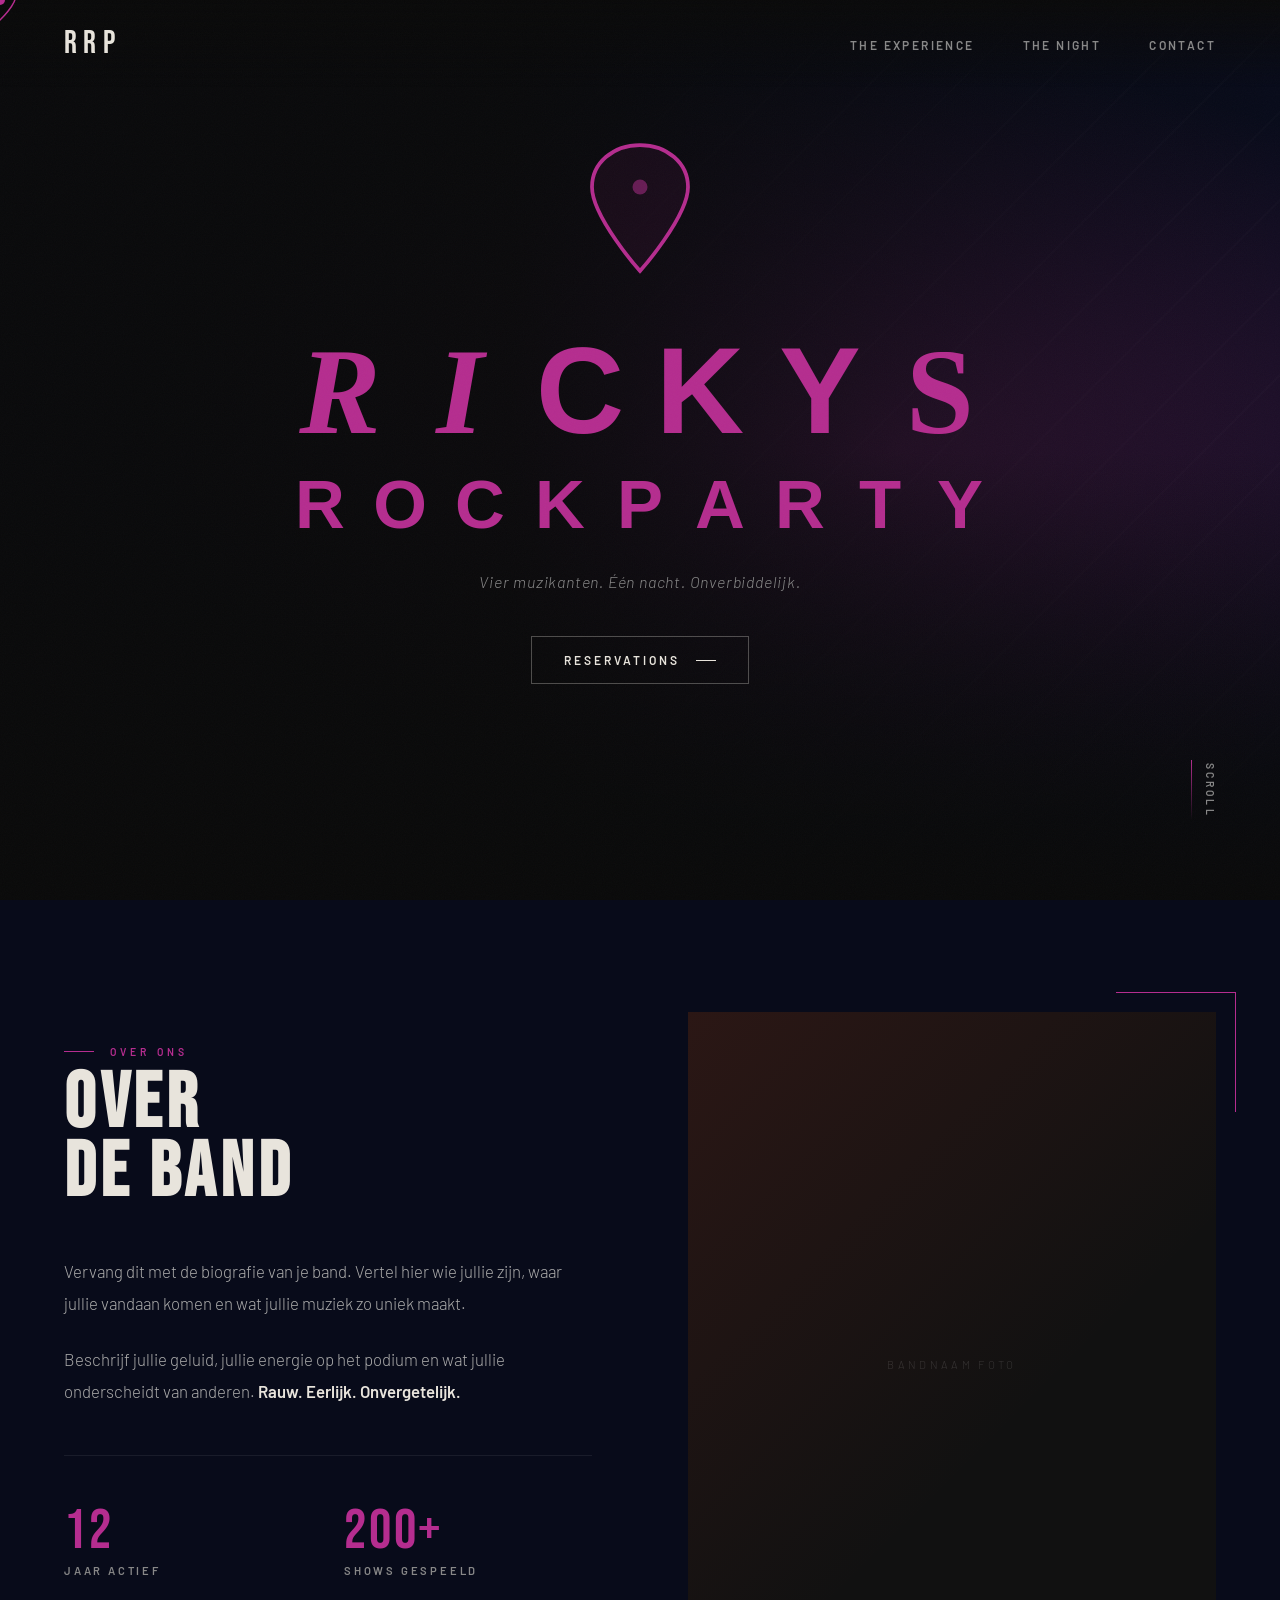
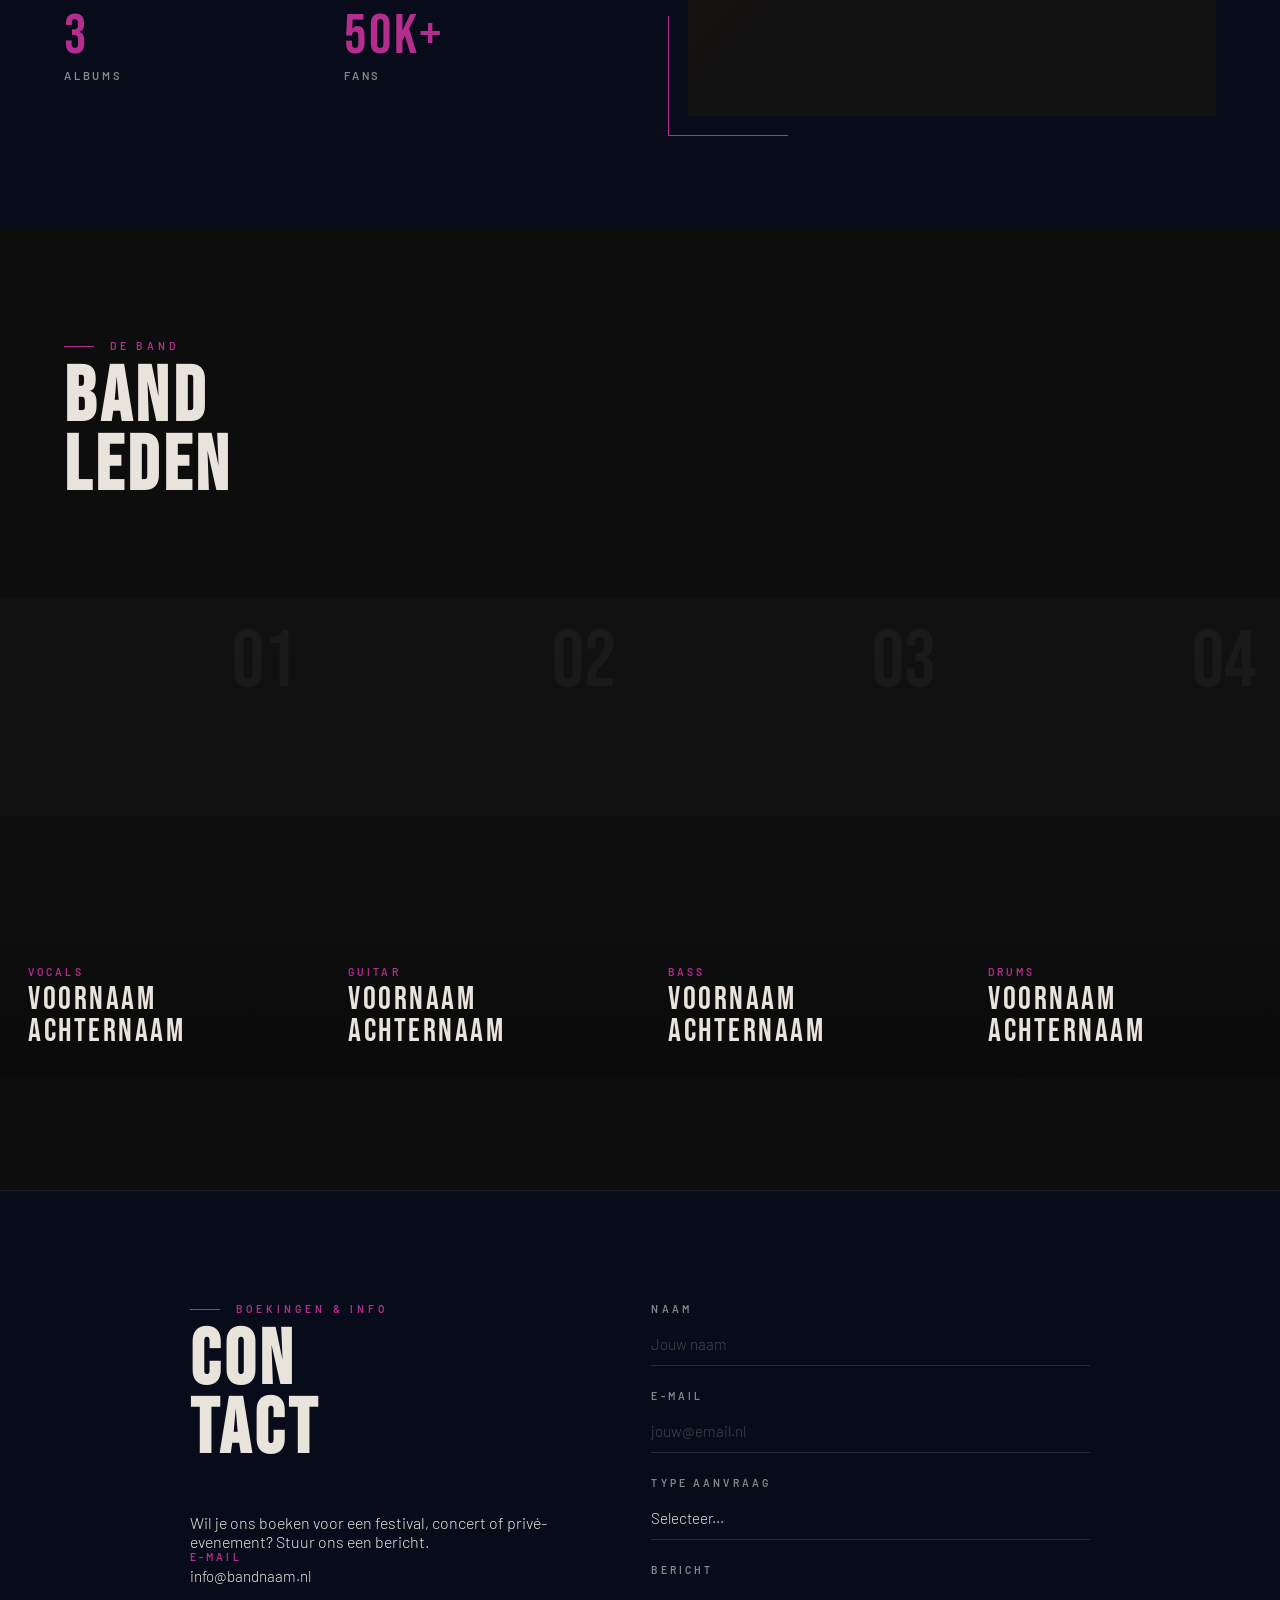
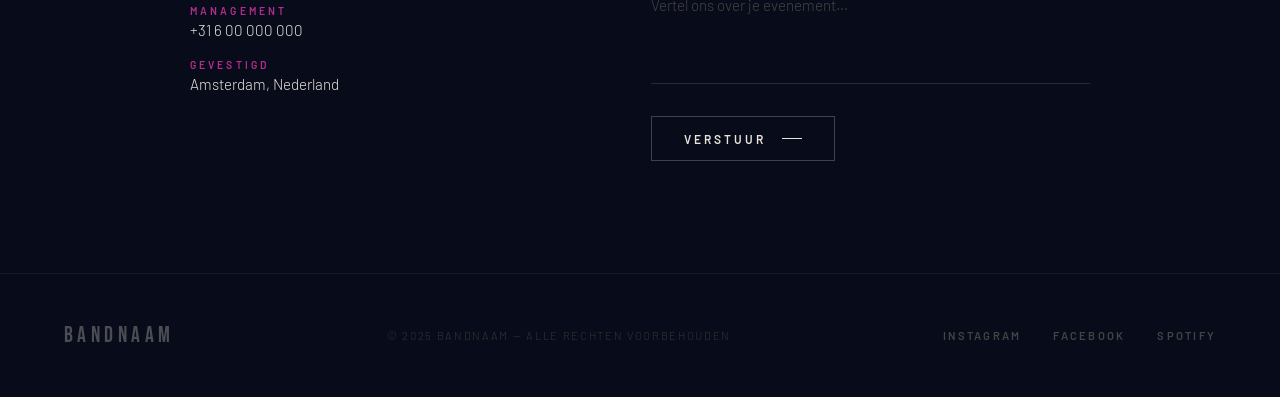
==== rrp/index.html @ 04a69620 "Update hero-sub text in index.html" ====
<!DOCTYPE html>
<html lang="nl">
<head>
<meta charset="UTF-8">
<meta name="viewport" content="width=device-width, initial-scale=1.0">
<title>Ricky's Rock Party — Official Site</title>
<link rel="preconnect" href="https://fonts.googleapis.com">
<link href="https://fonts.googleapis.com/css2?family=Bebas+Neue&family=Barlow:ital,wght@0,300;0,400;0,600;1,300&display=swap" rel="stylesheet">
<link rel="stylesheet" href="style.css">
</head>
<body>
 
<div class="cursor" id="cursor"></div>
<div class="cursor-ring" id="cursorRing"></div>
 
<!-- NAV -->
<nav>
  <a href="#hero" class="nav-logo">RRP</a>
  <ul class="nav-links">
    <li><a href="#about">The Experience</a></li>
    <li><a href="#members">The Night</a></li>
    <li><a href="#contact">Contact</a></li>
  </ul>
</nav>
 
<!-- HERO -->
<section id="hero">
  <div class="hero-visual-placeholder"></div>
  <!-- Vervang onderstaande regel door: <img class="hero-img" src="jouw-foto.jpg" alt="Band hero"> -->
  <div class="hero-bg"></div>
 
  <div class="hero-content">
    <div class="hero-logo-wrap" id="heroLogoWrap">
      <div class="hero-plectrum-wrap" id="heroPlectrum">
        <svg viewBox="0 0 80 96" width="120" height="144">
          <path d="M40 6 C22 6 8 18 8 34 C8 54 40 90 40 90 C40 90 72 54 72 34 C72 18 58 6 40 6 Z" fill="none" stroke="var(--red)" stroke-width="2.5"/>
          <path d="M40 6 C22 6 8 18 8 34 C8 54 40 90 40 90 C40 90 72 54 72 34 C72 18 58 6 40 6 Z" fill="var(--red)" opacity="0.08"/>
          <circle cx="40" cy="34" r="5" fill="var(--red)" opacity="0.5"/>
        </svg>
      </div>
      <div class="hero-logo-inner" id="heroLogoInner">
        <div class="hero-line1" id="heroLine1"></div>
        <div class="hero-line2" id="heroLine2"></div>
      </div>
    </div>
    <p class="hero-sub">Vier muzikanten. Één nacht. Onverbiddelijk.</p>
    <a href="#contact" class="hero-cta">
      Reservations
      <span class="hero-cta-icon"></span>
    </a>
  </div>
 
  <div class="hero-scroll">
    <span>Scroll</span>
    <div class="scroll-line"></div>
  </div>
</section>
 
<!-- ABOUT -->
<section id="about">
  <div class="about-inner">
    <div class="about-text reveal">
      <div class="section-label">Over ons</div>
      <h2 class="section-title">OVER<br>DE BAND</h2>
      <p>Vervang dit met de biografie van je band. Vertel hier wie jullie zijn, waar jullie vandaan komen en wat jullie muziek zo uniek maakt.</p>
      <p>Beschrijf jullie geluid, jullie energie op het podium en wat jullie onderscheidt van anderen. <strong>Rauw. Eerlijk. Onvergetelijk.</strong></p>
 
      <div class="about-stats">
        <div>
          <div class="stat-num">12</div>
          <div class="stat-label">Jaar actief</div>
        </div>
        <div>
          <div class="stat-num">200+</div>
          <div class="stat-label">Shows gespeeld</div>
        </div>
        <div>
          <div class="stat-num">3</div>
          <div class="stat-label">Albums</div>
        </div>
        <div>
          <div class="stat-num">50K+</div>
          <div class="stat-label">Fans</div>
        </div>
      </div>
    </div>
 
    <div class="about-visual reveal reveal-delay-2">
      <div class="about-img-wrap">
        <div class="about-img-placeholder">
          <!-- Vervang door: <img src="band-foto.jpg" alt="Band foto"> -->
          <span>Bandnaam foto</span>
        </div>
      </div>
      <div class="about-accent-line"></div>
      <div class="about-accent-line-2"></div>
    </div>
  </div>
</section>
 
<!-- MEMBERS -->
<section id="members" style="padding-left:0; padding-right:0;">
  <div class="members-inner">
    <div style="padding: 0 4rem 3rem;">
      <div class="section-label reveal">De band</div>
      <h2 class="section-title reveal reveal-delay-1">BAND<br>LEDEN</h2>
    </div>
 
    <div class="members-grid">
 
      <!-- Lid 1 -->
      <div class="member-card">
        <div class="member-img-placeholder">
          <!-- Vervang door: <img src="lid1.jpg" alt="Naam"> -->
        </div>
        <div class="member-overlay"></div>
        <div class="member-number">01</div>
        <div class="member-info">
          <div class="member-role">Vocals</div>
          <div class="member-name">VOORNAAM<br>ACHTERNAAM</div>
          <p class="member-bio">Korte bio van dit bandlid. Vertel iets over hun achtergrond en stijl.</p>
        </div>
      </div>
 
      <!-- Lid 2 -->
      <div class="member-card">
        <div class="member-img-placeholder">
          <!-- Vervang door: <img src="lid2.jpg" alt="Naam"> -->
        </div>
        <div class="member-overlay"></div>
        <div class="member-number">02</div>
        <div class="member-info">
          <div class="member-role">Guitar</div>
          <div class="member-name">VOORNAAM<br>ACHTERNAAM</div>
          <p class="member-bio">Korte bio van dit bandlid. Vertel iets over hun achtergrond en stijl.</p>
        </div>
      </div>
 
      <!-- Lid 3 -->
      <div class="member-card">
        <div class="member-img-placeholder">
          <!-- Vervang door: <img src="lid3.jpg" alt="Naam"> -->
        </div>
        <div class="member-overlay"></div>
        <div class="member-number">03</div>
        <div class="member-info">
          <div class="member-role">Bass</div>
          <div class="member-name">VOORNAAM<br>ACHTERNAAM</div>
          <p class="member-bio">Korte bio van dit bandlid. Vertel iets over hun achtergrond en stijl.</p>
        </div>
      </div>
 
      <!-- Lid 4 -->
      <div class="member-card">
        <div class="member-img-placeholder">
          <!-- Vervang door: <img src="lid4.jpg" alt="Naam"> -->
        </div>
        <div class="member-overlay"></div>
        <div class="member-number">04</div>
        <div class="member-info">
          <div class="member-role">Drums</div>
          <div class="member-name">VOORNAAM<br>ACHTERNAAM</div>
          <p class="member-bio">Korte bio van dit bandlid. Vertel iets over hun achtergrond en stijl.</p>
        </div>
      </div>
 
    </div>
  </div>
</section>
 
<!-- CONTACT -->
<section id="contact">
  <div class="contact-inner">
    <div class="reveal">
      <div class="section-label">Boekingen & info</div>
      <h2 class="section-title">CON<br>TACT</h2>
      <p>Wil je ons boeken voor een festival, concert of privé-evenement? Stuur ons een bericht.</p>
 
      <div class="contact-detail">
        <div class="contact-detail-label">E-mail</div>
        <div class="contact-detail-value">info@bandnaam.nl</div>
      </div>
      <div class="contact-detail">
        <div class="contact-detail-label">Management</div>
        <div class="contact-detail-value">+31 6 00 000 000</div>
      </div>
      <div class="contact-detail">
        <div class="contact-detail-label">Gevestigd</div>
        <div class="contact-detail-value">Amsterdam, Nederland</div>
      </div>
    </div>
 
    <div class="reveal reveal-delay-2">
      <form class="contact-form" id="contactForm">
        <div class="form-group">
          <label for="name">Naam</label>
          <input type="text" id="name" placeholder="Jouw naam" required>
        </div>
        <div class="form-group">
          <label for="email">E-mail</label>
          <input type="email" id="email" placeholder="jouw@email.nl" required>
        </div>
        <div class="form-group">
          <label for="type">Type aanvraag</label>
          <select id="type">
            <option value="">Selecteer...</option>
            <option>Festival boeking</option>
            <option>Club / theater</option>
            <option>Privé evenement</option>
            <option>Pers / media</option>
            <option>Anders</option>
          </select>
        </div>
        <div class="form-group">
          <label for="message">Bericht</label>
          <textarea id="message" placeholder="Vertel ons over je evenement..."></textarea>
        </div>
        <button type="submit" class="submit-btn">
          Verstuur
          <span class="submit-arrow"></span>
        </button>
        <p class="form-success" id="formSuccess">✓ Bericht verzonden — we nemen snel contact op.</p>
      </form>
    </div>
  </div>
</section>
 
<!-- FOOTER -->
<footer>
  <div class="footer-logo">BANDNAAM</div>
  <div class="footer-copy">© 2025 Bandnaam — Alle rechten voorbehouden</div>
  <div class="footer-socials">
    <a href="#">Instagram</a>
    <a href="#">Facebook</a>
    <a href="#">Spotify</a>
  </div>
</footer>
 
<script>
  // Custom cursor
  const cursor = document.getElementById('cursor');
  const ring = document.getElementById('cursorRing');
  let mx = 0, my = 0, rx = 0, ry = 0;
 
  document.addEventListener('mousemove', e => {
    mx = e.clientX; my = e.clientY;
    cursor.style.left = mx + 'px';
    cursor.style.top = my + 'px';
  });
 
  function animateRing() {
    rx += (mx - rx) * 0.12;
    ry += (my - ry) * 0.12;
    ring.style.left = rx + 'px';
    ring.style.top = ry + 'px';
    requestAnimationFrame(animateRing);
  }
  animateRing();
 
  document.querySelectorAll('a, button, .member-card').forEach(el => {
    el.addEventListener('mouseenter', () => {
      cursor.style.width = '14px';
      cursor.style.height = '14px';
      ring.style.width = '50px';
      ring.style.height = '60px';
      ring.style.transform = 'translate(-50%, -50%) rotate(15deg)';
    });
    el.addEventListener('mouseleave', () => {
      cursor.style.width = '10px';
      cursor.style.height = '10px';
      ring.style.width = '36px';
      ring.style.height = '44px';
      ring.style.transform = 'translate(-50%, -50%) rotate(0deg)';
    });
  });
 
  // Scroll reveal
  const reveals = document.querySelectorAll('.reveal');
  const observer = new IntersectionObserver(entries => {
    entries.forEach(e => {
      if (e.isIntersecting) {
        e.target.classList.add('visible');
        observer.unobserve(e.target);
      }
    });
  }, { threshold: 0.15 });
 
  reveals.forEach(el => observer.observe(el));
 
  // Nav opacity on scroll
  const nav = document.querySelector('nav');
  window.addEventListener('scroll', () => {
    if (window.scrollY > 80) {
      nav.style.background = 'rgba(10,10,10,0.97)';
    } else {
      nav.style.background = 'linear-gradient(to bottom, rgba(10,10,10,0.95) 0%, transparent 100%)';
    }
  });
 
  // Form submit
  document.getElementById('contactForm').addEventListener('submit', function(e) {
    e.preventDefault();
    const btn = this.querySelector('.submit-btn');
    btn.textContent = 'Verzonden';
    btn.style.background = 'var(--red)';
    btn.style.borderColor = 'var(--red)';
    document.getElementById('formSuccess').style.display = 'block';
    this.reset();
  });
 
  // Parallax hero subtle
  window.addEventListener('scroll', () => {
    const y = window.scrollY;
    const heroContent = document.querySelector('.hero-content');
    if (heroContent) {
      heroContent.style.transform = `translateY(${y * 0.15}px)`;
      heroContent.style.opacity = 1 - y / 600;
    }
  });
 
  // =====================
  // RICKYS ROCK PARTY LOGO
  // =====================
  (function() {
    const COLOR = 'var(--red)';
    const FONTS = [
      { family: 'Impact, Arial Narrow, sans-serif', style: 'normal', weight: '900' },
      { family: 'Georgia, Times New Roman, serif', style: 'italic', weight: '700' },
      { family: 'Arial Black, sans-serif', style: 'normal', weight: '900' },
      { family: 'Times New Roman, serif', style: 'normal', weight: '700' },
      { family: 'Courier New, monospace', style: 'normal', weight: '700' },
      { family: 'Palatino, Palatino Linotype, serif', style: 'italic', weight: '700' },
      { family: 'Trebuchet MS, sans-serif', style: 'normal', weight: '700' },
    ];
    const FINAL = FONTS[0];
 
    const rickys = ['R','I','C','K','Y','S'];
    const rockparty = ['R','O','C','K','P','A','R','T','Y'];
 
    function calcSizes() {
      var vw = window.innerWidth;
      var totalW = Math.min(vw * 0.88, 720);
      var W1 = Math.floor(totalW / rickys.length);
      var H1 = Math.round(W1 * 1.24);
      var fs1 = Math.round(W1 * 1.02);
      var y1 = Math.round(H1 * 0.90);
      var lw = Math.floor(totalW / rockparty.length);
      var lh = Math.round(lw * 1.1);
      var fs2 = Math.round(lw * 0.86);
      var pw = Math.round(W1 * 1.0);
      var ph = Math.round(pw * 1.2);
      return { W1, H1, fs1, y1, lw, lh, fs2, pw, ph };
    }
 
    function makeL(ch, f, W1, H1, fs1, y1) {
      return '<svg viewBox="0 0 ' + W1 + ' ' + H1 + '" width="' + W1 + '" height="' + H1 + '"><text x="50%" y="' + y1 + '" text-anchor="middle" font-size="' + fs1 + '" font-family="' + f.family + '" font-style="' + f.style + '" font-weight="' + f.weight + '" fill="#b52d8f">' + ch + '</text></svg>';
    }
 
    const line1 = document.getElementById('heroLine1');
    const line2 = document.getElementById('heroLine2');
    const logoInner = document.getElementById('heroLogoInner');
    const plectrumWrap = document.getElementById('heroPlectrum');
 
    const slots = [];
    const curFont = rickys.map(() => 0);
    var sizes = calcSizes();
 
    function buildLogo() {
      sizes = calcSizes();
      line1.innerHTML = '';
      line2.innerHTML = '';
      slots.length = 0;
 
      rickys.forEach(function(ch, i) {
        var slot = document.createElement('div');
        slot.className = 'hero-letter-slot';
        slot.style.width = sizes.W1 + 'px';
        slot.style.height = sizes.H1 + 'px';
        slot.innerHTML = makeL(ch, FONTS[curFont[i] || 0], sizes.W1, sizes.H1, sizes.fs1, sizes.y1);
        line1.appendChild(slot);
        slots.push(slot);
      });
 
      rockparty.forEach(function(ch) {
        var slot = document.createElement('div');
        slot.className = 'hero-letter-slot';
        slot.style.width = sizes.lw + 'px';
        slot.style.height = sizes.lh + 'px';
        slot.innerHTML = '<svg viewBox="0 0 ' + sizes.lw + ' ' + sizes.lh + '" width="' + sizes.lw + '" height="' + sizes.lh + '"><text x="50%" y="' + (sizes.lh - 8) + '" text-anchor="middle" font-size="' + sizes.fs2 + '" font-family="Impact, Arial Narrow, sans-serif" font-weight="900" fill="#b52d8f">' + ch + '</text></svg>';
        line2.appendChild(slot);
      });
 
      var plSvg = plectrumWrap.querySelector('svg');
      if (plSvg) { plSvg.setAttribute('width', sizes.pw); plSvg.setAttribute('height', sizes.ph); }
    }
 
    buildLogo();
    var resizeTimer;
    window.addEventListener('resize', function() {
      clearTimeout(resizeTimer);
      resizeTimer = setTimeout(buildLogo, 150);
    });
 
    function swapLetter(i, fontIdx) {
      var ch = rickys[i];
      var next = fontIdx !== undefined ? fontIdx : Math.floor(Math.random() * FONTS.length);
      slots[i].classList.add('swapping');
      setTimeout(function() {
        slots[i].innerHTML = makeL(ch, FONTS[next], sizes.W1, sizes.H1, sizes.fs1, sizes.y1);
        curFont[i] = next;
        slots[i].classList.remove('swapping');
      }, 80);
    }
 
    var introTimers = [];
    var rafId = null;
    var heartbeatTimer = null;
    var hbActive = false;
    var hbStart = 0;
    var liveStart = 0;
 
    function scheduleHeartbeat() {
      if (heartbeatTimer) clearTimeout(heartbeatTimer);
      var delay = 4000 + Math.random() * 6000;
      heartbeatTimer = setTimeout(function() {
        hbActive = true;
        hbStart = performance.now();
        scheduleHeartbeat();
      }, delay);
    }
 
    function getHBScale(now) {
      if (!hbActive) return 1;
      var elapsed = (now - hbStart) / 1000;
      var duration = 0.55;
      if (elapsed > duration) { hbActive = false; return 1; }
      var scale = 1;
      if (elapsed < 0.15) {
        scale = 1 + Math.sin((elapsed / 0.15) * Math.PI) * 0.18;
      } else if (elapsed >= 0.22 && elapsed < 0.38) {
        scale = 1 + Math.sin(((elapsed - 0.22) / 0.16) * Math.PI) * 0.10;
      }
      return scale;
    }
 
    function animateLogo() {
      rafId = requestAnimationFrame(animateLogo);
      var now = performance.now();
      var t = (now - liveStart) / 1000;
      var tx = Math.sin(t * 0.4) * 1.8;
      var ty = Math.sin(t * 0.31) * 1.4;
      var rot = Math.sin(t * 0.27) * 0.4;
      logoInner.style.transform = 'translate(' + tx + 'px,' + ty + 'px) rotate(' + rot + 'deg)';
      var px = Math.sin(t * 0.37 + 1) * 2.5;
      var py = Math.sin(t * 0.29) * 2.0;
      var prot = Math.sin(t * 0.23) * 1.2;
      var breathe = 1 + Math.sin(t * 0.41) * 0.025;
      var hb = getHBScale(now);
      plectrumWrap.style.transform = 'translate(' + px + 'px,' + py + 'px) rotate(' + prot + 'deg) scale(' + (breathe * hb) + ')';
    }
 
    function stopLiving() {
      if (rafId) cancelAnimationFrame(rafId);
      if (heartbeatTimer) clearTimeout(heartbeatTimer);
      rafId = null; heartbeatTimer = null; hbActive = false;
      logoInner.style.transform = '';
      plectrumWrap.style.transform = '';
    }
 
    function startLiving() {
      liveStart = performance.now();
      animateLogo();
      scheduleHeartbeat();
    }
 
    function runIntro() {
      introTimers.forEach(function(t) { clearTimeout(t); });
      introTimers = [];
      stopLiving();
      rickys.forEach(function(_, i) { slots[i].innerHTML = makeL(rickys[i], FINAL, sizes.W1, sizes.H1, sizes.fs1, sizes.y1); });
 
      var t = 0;
      var intervals = [60,60,80,80,100,120,150,180,220,270,330,400,500,650,850];
      introTimers.push(setTimeout(function() {}, 200));
      t += 400;
 
      intervals.forEach(function(gap, round) {
        introTimers.push(setTimeout(function() {
          var count = round < 6 ? 6 : round < 10 ? 3 : round < 13 ? 2 : 1;
          var indices = [0,1,2,3,4,5].sort(function() { return Math.random()-0.5; }).slice(0, count);
          indices.forEach(function(i) { swapLetter(i, Math.floor(Math.random() * (FONTS.length - 1))); });
        }, t));
        t += gap;
      });
 
      rickys.forEach(function(_, i) {
        introTimers.push(setTimeout(function() { swapLetter(i, 0); }, t + i * 60));
      });
      t += rickys.length * 60 + 300;
 
      introTimers.push(setTimeout(startLiving, t));
    }
 
    // start intro after page load settle
    setTimeout(runIntro, 600);
  })();
</script>
</body>
</html>
---- rrp/style.css ----
/* ============================================
   BAND WEBSITE — style.css
   ============================================ */
  :root {
    --black: #080b1a;
    --red: #b52d8f;
    --red-dark: #7d1f63;
    --off-white: #e8e4dc;
    --mid-gray: #444;
    --light-gray: #888;
    --font-display: 'Bebas Neue', sans-serif;
    --font-body: 'Barlow', sans-serif;
  }
 
  * { margin: 0; padding: 0; box-sizing: border-box; }
 
  html { scroll-behavior: smooth; }
 
  body {
    background: var(--black);
    color: var(--off-white);
    font-family: var(--font-body);
    font-weight: 300;
    overflow-x: hidden;
    cursor: none;
  }
 
  /* CUSTOM CURSOR */
  .cursor {
    position: fixed;
    width: 10px; height: 10px;
    background: var(--red);
    border-radius: 50%;
    pointer-events: none;
    z-index: 9999;
    transform: translate(-50%, -50%);
    transition: transform 0.1s, width 0.2s, height 0.2s;
  }
  .cursor-ring {
    position: fixed;
    width: 36px; height: 44px;
    pointer-events: none;
    z-index: 9998;
    transform: translate(-50%, -50%) rotate(0deg);
    transition: left 0.12s ease-out, top 0.12s ease-out, width 0.3s, height 0.3s, opacity 0.3s, transform 0.3s;
    background: url("data:image/svg+xml,%3Csvg xmlns='http://www.w3.org/2000/svg' viewBox='0 0 36 44'%3E%3Cpath d='M18 2 C9 2 2 9 2 17 C2 27 18 42 18 42 C18 42 34 27 34 17 C34 9 27 2 18 2 Z' fill='none' stroke='%23b52d8f' stroke-width='1.5'/%3E%3C/svg%3E") center/contain no-repeat;
  }
  body:hover .cursor-ring { opacity: 1; }
 
  /* NAV */
  nav {
    position: fixed;
    top: 0; left: 0; right: 0;
    z-index: 100;
    padding: 1.5rem 4rem;
    display: flex;
    justify-content: space-between;
    align-items: center;
    mix-blend-mode: normal;
    background: linear-gradient(to bottom, rgba(10,10,10,0.95) 0%, transparent 100%);
  }
 
  .nav-logo {
    font-family: var(--font-display);
    font-size: 2rem;
    letter-spacing: 0.2em;
    color: var(--off-white);
    text-decoration: none;
  }
 
  .nav-links {
    display: flex;
    gap: 3rem;
    list-style: none;
  }
 
  .nav-links a {
    font-family: var(--font-body);
    font-size: 0.75rem;
    font-weight: 600;
    letter-spacing: 0.2em;
    text-transform: uppercase;
    color: var(--light-gray);
    text-decoration: none;
    transition: color 0.2s;
    position: relative;
  }
 
  .nav-links a::after {
    content: '';
    position: absolute;
    bottom: -4px; left: 0;
    width: 0; height: 1px;
    background: var(--red);
    transition: width 0.3s;
  }
 
  .nav-links a:hover { color: var(--off-white); }
  .nav-links a:hover::after { width: 100%; }
 
  /* HERO */
  #hero {
    height: 100vh;
    position: relative;
    display: flex;
    align-items: center;
    justify-content: center;
    padding: 0 4rem 5rem;
    overflow: hidden;
  }
 
  .hero-bg {
    position: absolute;
    inset: 0;
    background: 
      linear-gradient(to right, rgba(10,10,10,0.9) 40%, transparent 100%),
      linear-gradient(to top, rgba(10,10,10,1) 0%, transparent 50%);
    z-index: 1;
  }
 
  .hero-visual-placeholder {
    position: absolute;
    inset: 0;
    background: 
      radial-gradient(ellipse at 70% 50%, rgba(181,45,143,0.25) 0%, transparent 60%),
      repeating-linear-gradient(
        -45deg,
        transparent,
        transparent 60px,
        rgba(255,255,255,0.012) 60px,
        rgba(255,255,255,0.012) 62px
      );
    z-index: 0;
  }
 
  .hero-img {
    position: absolute;
    inset: 0;
    width: 100%; height: 100%;
    object-fit: cover;
    object-position: center;
    z-index: 0;
    opacity: 0.5;
  }
 
  .hero-content {
    position: relative;
    z-index: 2;
    max-width: 700px;
    text-align: center;
    display: flex;
    flex-direction: column;
    align-items: center;
  }
 
  .hero-eyebrow {
    font-size: 0.7rem;
    font-weight: 600;
    letter-spacing: 0.35em;
    text-transform: uppercase;
    color: var(--red);
    margin-bottom: 1.2rem;
    display: flex;
    align-items: center;
    gap: 1rem;
  }
 
  .hero-eyebrow::before {
    content: '';
    display: block;
    width: 40px; height: 1px;
    background: var(--red);
  }
 
  .hero-title {
    font-family: var(--font-display);
    font-size: clamp(5rem, 12vw, 11rem);
    line-height: 0.88;
    letter-spacing: 0.04em;
    color: var(--off-white);
    margin-bottom: 1.5rem;
  }
 
  .hero-title span {
    display: block;
    color: var(--red);
    -webkit-text-stroke: 0px;
  }
 
  .hero-sub {
    font-size: 1rem;
    font-weight: 300;
    font-style: italic;
    color: var(--light-gray);
    letter-spacing: 0.05em;
    margin-bottom: 2.5rem;
    max-width: 420px;
    line-height: 1.8;
  }
 
  .hero-cta {
    display: inline-flex;
    align-items: center;
    gap: 1rem;
    font-size: 0.75rem;
    font-weight: 600;
    letter-spacing: 0.25em;
    text-transform: uppercase;
    color: var(--off-white);
    text-decoration: none;
    border: 1px solid rgba(232,228,220,0.3);
    padding: 1rem 2rem;
    transition: background 0.3s, border-color 0.3s;
  }
 
  .hero-cta:hover {
    background: var(--red);
    border-color: var(--red);
  }
 
  .hero-cta-icon {
    width: 20px; height: 1px;
    background: currentColor;
    position: relative;
    transition: width 0.3s;
  }
 
  .hero-cta:hover .hero-cta-icon { width: 30px; }
 
  .hero-scroll {
    position: absolute;
    right: 4rem;
    bottom: 5rem;
    z-index: 2;
    display: flex;
    flex-direction: column;
    align-items: center;
    gap: 0.75rem;
    font-size: 0.65rem;
    font-weight: 600;
    letter-spacing: 0.3em;
    text-transform: uppercase;
    color: var(--light-gray);
    writing-mode: vertical-rl;
  }
 
  .scroll-line {
    width: 1px;
    height: 60px;
    background: linear-gradient(to bottom, var(--red) 0%, transparent 100%);
    animation: scrollPulse 2s ease-in-out infinite;
  }
 
  @keyframes scrollPulse {
    0%, 100% { opacity: 0.4; transform: scaleY(1); }
    50% { opacity: 1; transform: scaleY(1.15); }
  }
 
  /* SECTION BASE */
  section {
    padding: 7rem 4rem;
    position: relative;
  }
 
  .section-label {
    font-size: 0.65rem;
    font-weight: 600;
    letter-spacing: 0.4em;
    text-transform: uppercase;
    color: var(--red);
    margin-bottom: 0.75rem;
    display: flex;
    align-items: center;
    gap: 1rem;
  }
 
  .section-label::before {
    content: '';
    display: block;
    width: 30px; height: 1px;
    background: var(--red);
  }
 
  .section-title {
    font-family: var(--font-display);
    font-size: clamp(3rem, 6vw, 5.5rem);
    letter-spacing: 0.06em;
    line-height: 0.9;
    color: var(--off-white);
    margin-bottom: 3rem;
  }
 
  /* ABOUT */
  #about {
    background: var(--black);
    overflow: hidden;
  }
 
  .about-inner {
    display: grid;
    grid-template-columns: 1fr 1fr;
    gap: 6rem;
    align-items: center;
    max-width: 1300px;
    margin: 0 auto;
  }
 
  .about-text p {
    font-size: 1.05rem;
    line-height: 1.9;
    color: #aaa;
    margin-bottom: 1.5rem;
  }
 
  .about-text p strong {
    color: var(--off-white);
    font-weight: 600;
  }
 
  .about-stats {
    display: grid;
    grid-template-columns: 1fr 1fr;
    gap: 2rem;
    margin-top: 3rem;
    padding-top: 3rem;
    border-top: 1px solid rgba(255,255,255,0.07);
  }
 
  .stat-num {
    font-family: var(--font-display);
    font-size: 3.5rem;
    color: var(--red);
    letter-spacing: 0.05em;
    line-height: 1;
  }
 
  .stat-label {
    font-size: 0.7rem;
    font-weight: 600;
    letter-spacing: 0.25em;
    text-transform: uppercase;
    color: var(--light-gray);
    margin-top: 0.25rem;
  }
 
  .about-visual {
    position: relative;
  }
 
  .about-img-wrap {
    position: relative;
    aspect-ratio: 3/4;
    overflow: hidden;
  }
 
  .about-img-wrap::before {
    content: '';
    position: absolute;
    inset: 0;
    background: linear-gradient(135deg, rgba(192,57,43,0.15) 0%, transparent 60%);
    z-index: 1;
  }
 
  .about-img-placeholder {
    width: 100%; height: 100%;
    background: #111;
    display: flex;
    align-items: center;
    justify-content: center;
    font-size: 0.7rem;
    letter-spacing: 0.3em;
    color: #333;
    text-transform: uppercase;
  }
 
  .about-img-placeholder img {
    width: 100%; height: 100%;
    object-fit: cover;
    display: block;
  }
 
  .about-accent-line {
    position: absolute;
    top: -20px; right: -20px;
    width: 120px; height: 120px;
    border-top: 1px solid var(--red);
    border-right: 1px solid var(--red);
  }
 
  .about-accent-line-2 {
    position: absolute;
    bottom: -20px; left: -20px;
    width: 120px; height: 120px;
    border-bottom: 1px solid var(--red);
    border-left: 1px solid var(--red);
  }
 
  /* MEMBERS */
  #members {
    background: #0d0d0d;
  }
 
  .members-inner {
    max-width: 1300px;
    margin: 0 auto;
  }
 
  .members-grid {
    display: grid;
    grid-template-columns: repeat(4, 1fr);
    gap: 0;
  }
 
  .member-card {
    position: relative;
    overflow: hidden;
    aspect-ratio: 2/3;
    cursor: none;
  }
 
  .member-img-placeholder {
    width: 100%; height: 100%;
    background: #111;
    display: flex;
    align-items: flex-end;
    padding: 0 0 2rem 1.5rem;
  }
 
  .member-img-placeholder img {
    position: absolute;
    inset: 0;
    width: 100%; height: 100%;
    object-fit: cover;
    display: block;
    filter: grayscale(60%) contrast(1.1);
    transition: filter 0.5s, transform 0.6s;
  }
 
  .member-overlay {
    position: absolute;
    inset: 0;
    background: linear-gradient(to top, rgba(10,10,10,0.95) 0%, rgba(10,10,10,0.1) 60%, transparent 100%);
    transition: opacity 0.4s;
  }
 
  .member-card:hover .member-overlay {
    background: linear-gradient(to top, rgba(125,31,99,0.85) 0%, rgba(8,11,26,0.5) 60%, transparent 100%);
  }
 
  .member-card:hover img {
    filter: grayscale(0%) contrast(1.1);
    transform: scale(1.04);
  }
 
  .member-info {
    position: absolute;
    bottom: 0; left: 0; right: 0;
    padding: 2rem 1.75rem;
    transform: translateY(60px);
    transition: transform 0.4s cubic-bezier(0.16, 1, 0.3, 1);
  }
 
  .member-card:hover .member-info {
    transform: translateY(0);
  }
 
  .member-role {
    font-size: 0.65rem;
    font-weight: 600;
    letter-spacing: 0.3em;
    text-transform: uppercase;
    color: var(--red);
    margin-bottom: 0.4rem;
  }
 
  .member-name {
    font-family: var(--font-display);
    font-size: 2rem;
    letter-spacing: 0.08em;
    color: var(--off-white);
    line-height: 1;
    margin-bottom: 0.75rem;
  }
 
  .member-bio {
    font-size: 0.85rem;
    line-height: 1.7;
    color: rgba(232,228,220,0.7);
    opacity: 0;
    transition: opacity 0.3s 0.1s;
  }
 
  .member-card:hover .member-bio { opacity: 1; }
 
  .member-number {
    position: absolute;
    top: 1.5rem; right: 1.5rem;
    font-family: var(--font-display);
    font-size: 5rem;
    color: rgba(255,255,255,0.04);
    line-height: 1;
    pointer-events: none;
    transition: color 0.4s;
  }
 
  .member-card:hover .member-number { color: rgba(192,57,43,0.12); }
 
  /* CONTACT */
  #contact {
    background: var(--black);
    border-top: 1px solid rgba(255,255,255,0.06);
  }
 
  .contact-inner {
    max-width: 900px;
    margin: 0 auto;
    display: grid;
    grid-template-columns: 1fr 1.2fr;
    gap: 6rem;
    align-items: start;
  }
 
  .contact-info p {
    font-size: 1rem;
    line-height: 1.9;
    color: #888;
    margin-bottom: 2.5rem;
  }
 
  .contact-detail {
    margin-bottom: 1.25rem;
  }
 
  .contact-detail-label {
    font-size: 0.65rem;
    font-weight: 600;
    letter-spacing: 0.3em;
    text-transform: uppercase;
    color: var(--red);
    margin-bottom: 0.25rem;
  }
 
  .contact-detail-value {
    font-size: 0.95rem;
    color: var(--off-white);
  }
 
  .contact-form {
    display: flex;
    flex-direction: column;
    gap: 1.5rem;
  }
 
  .form-group {
    display: flex;
    flex-direction: column;
    gap: 0.5rem;
  }
 
  .form-group label {
    font-size: 0.65rem;
    font-weight: 600;
    letter-spacing: 0.3em;
    text-transform: uppercase;
    color: var(--light-gray);
  }
 
  .form-group input,
  .form-group textarea,
  .form-group select {
    background: transparent;
    border: none;
    border-bottom: 1px solid rgba(255,255,255,0.12);
    padding: 0.75rem 0;
    color: var(--off-white);
    font-family: var(--font-body);
    font-size: 0.95rem;
    font-weight: 300;
    outline: none;
    transition: border-color 0.3s;
    -webkit-appearance: none;
  }
 
  .form-group select option { background: #111; }
 
  .form-group input:focus,
  .form-group textarea:focus,
  .form-group select:focus {
    border-bottom-color: var(--red);
  }
 
  .form-group textarea {
    resize: none;
    height: 100px;
  }
 
  .form-group input::placeholder,
  .form-group textarea::placeholder {
    color: #444;
  }
 
  .submit-btn {
    align-self: flex-start;
    margin-top: 0.5rem;
    background: transparent;
    border: 1px solid rgba(232,228,220,0.25);
    color: var(--off-white);
    font-family: var(--font-body);
    font-size: 0.75rem;
    font-weight: 600;
    letter-spacing: 0.25em;
    text-transform: uppercase;
    padding: 0.9rem 2rem;
    cursor: none;
    transition: background 0.3s, border-color 0.3s;
    display: flex;
    align-items: center;
    gap: 1rem;
  }
 
  .submit-btn:hover {
    background: var(--red);
    border-color: var(--red);
  }
 
  .submit-arrow {
    width: 20px; height: 1px;
    background: currentColor;
    position: relative;
    transition: width 0.3s;
  }
 
  .submit-btn:hover .submit-arrow { width: 30px; }
 
  .form-success {
    display: none;
    padding: 1rem 0;
    font-size: 0.85rem;
    color: var(--red);
    letter-spacing: 0.1em;
  }
 
  /* FOOTER */
  footer {
    padding: 3rem 4rem;
    border-top: 1px solid rgba(255,255,255,0.06);
    display: flex;
    justify-content: space-between;
    align-items: center;
  }
 
  .footer-logo {
    font-family: var(--font-display);
    font-size: 1.4rem;
    letter-spacing: 0.2em;
    color: rgba(232,228,220,0.3);
  }
 
  .footer-copy {
    font-size: 0.7rem;
    letter-spacing: 0.15em;
    color: #333;
    text-transform: uppercase;
  }
 
  .footer-socials {
    display: flex;
    gap: 2rem;
  }
 
  .footer-socials a {
    font-size: 0.7rem;
    font-weight: 600;
    letter-spacing: 0.2em;
    text-transform: uppercase;
    color: #444;
    text-decoration: none;
    transition: color 0.2s;
  }
 
  .footer-socials a:hover { color: var(--red); }
 
  /* NOISE OVERLAY */
  body::after {
    content: '';
    position: fixed;
    inset: 0;
    pointer-events: none;
    z-index: 9000;
    opacity: 0.025;
    background-image: url("data:image/svg+xml,%3Csvg viewBox='0 0 200 200' xmlns='http://www.w3.org/2000/svg'%3E%3Cfilter id='n'%3E%3CfeTurbulence type='fractalNoise' baseFrequency='0.9' numOctaves='4' stitchTiles='stitch'/%3E%3C/filter%3E%3Crect width='100%25' height='100%25' filter='url(%23n)'/%3E%3C/svg%3E");
    background-size: 200px;
  }
 
  /* REVEAL ANIMATIONS */
  .reveal {
    opacity: 0;
    transform: translateY(30px);
    transition: opacity 0.8s cubic-bezier(0.16, 1, 0.3, 1), transform 0.8s cubic-bezier(0.16, 1, 0.3, 1);
  }
 
  .reveal.visible {
    opacity: 1;
    transform: translateY(0);
  }
 
  .reveal-delay-1 { transition-delay: 0.1s; }
  .reveal-delay-2 { transition-delay: 0.2s; }
  .reveal-delay-3 { transition-delay: 0.3s; }
  .reveal-delay-4 { transition-delay: 0.4s; }
 
  /* MOBILE */
  @media (max-width: 900px) {
    nav { padding: 1.25rem 2rem; }
    .nav-links { display: none; }
    section { padding: 5rem 2rem; }
    #hero { padding: 0 2rem 4rem; }
    .about-inner { grid-template-columns: 1fr; gap: 3rem; }
    .members-grid { grid-template-columns: repeat(2, 1fr); }
    .contact-inner { grid-template-columns: 1fr; gap: 3rem; }
    footer { flex-direction: column; gap: 1.5rem; text-align: center; }
    .hero-scroll { display: none; }
    body { cursor: auto; }
    .cursor, .cursor-ring { display: none; }
  }
 
  @media (max-width: 600px) {
    .members-grid { grid-template-columns: 1fr 1fr; }
    .hero-title { font-size: 4.5rem; }
  }
 
  /* HERO LOGO */
  .hero-logo-wrap {
    display: flex;
    flex-direction: column;
    align-items: center;
    margin-bottom: 2rem;
  }
 
  .hero-plectrum-wrap {
    margin-bottom: 16px;
  }
 
  .hero-logo-inner {
    display: flex;
    flex-direction: column;
    align-items: center;
  }
 
  .hero-line1 {
    display: flex;
    align-items: center;
    justify-content: center;
  }
 
  .hero-line2 {
    display: flex;
    align-items: center;
    justify-content: center;
  }
 
  .hero-letter-slot {
    display: flex;
    align-items: center;
    justify-content: center;
  }
 
  .hero-letter-slot svg {
    transition: opacity 0.08s ease;
  }
 
  .hero-letter-slot.swapping svg {
    opacity: 0;
  }
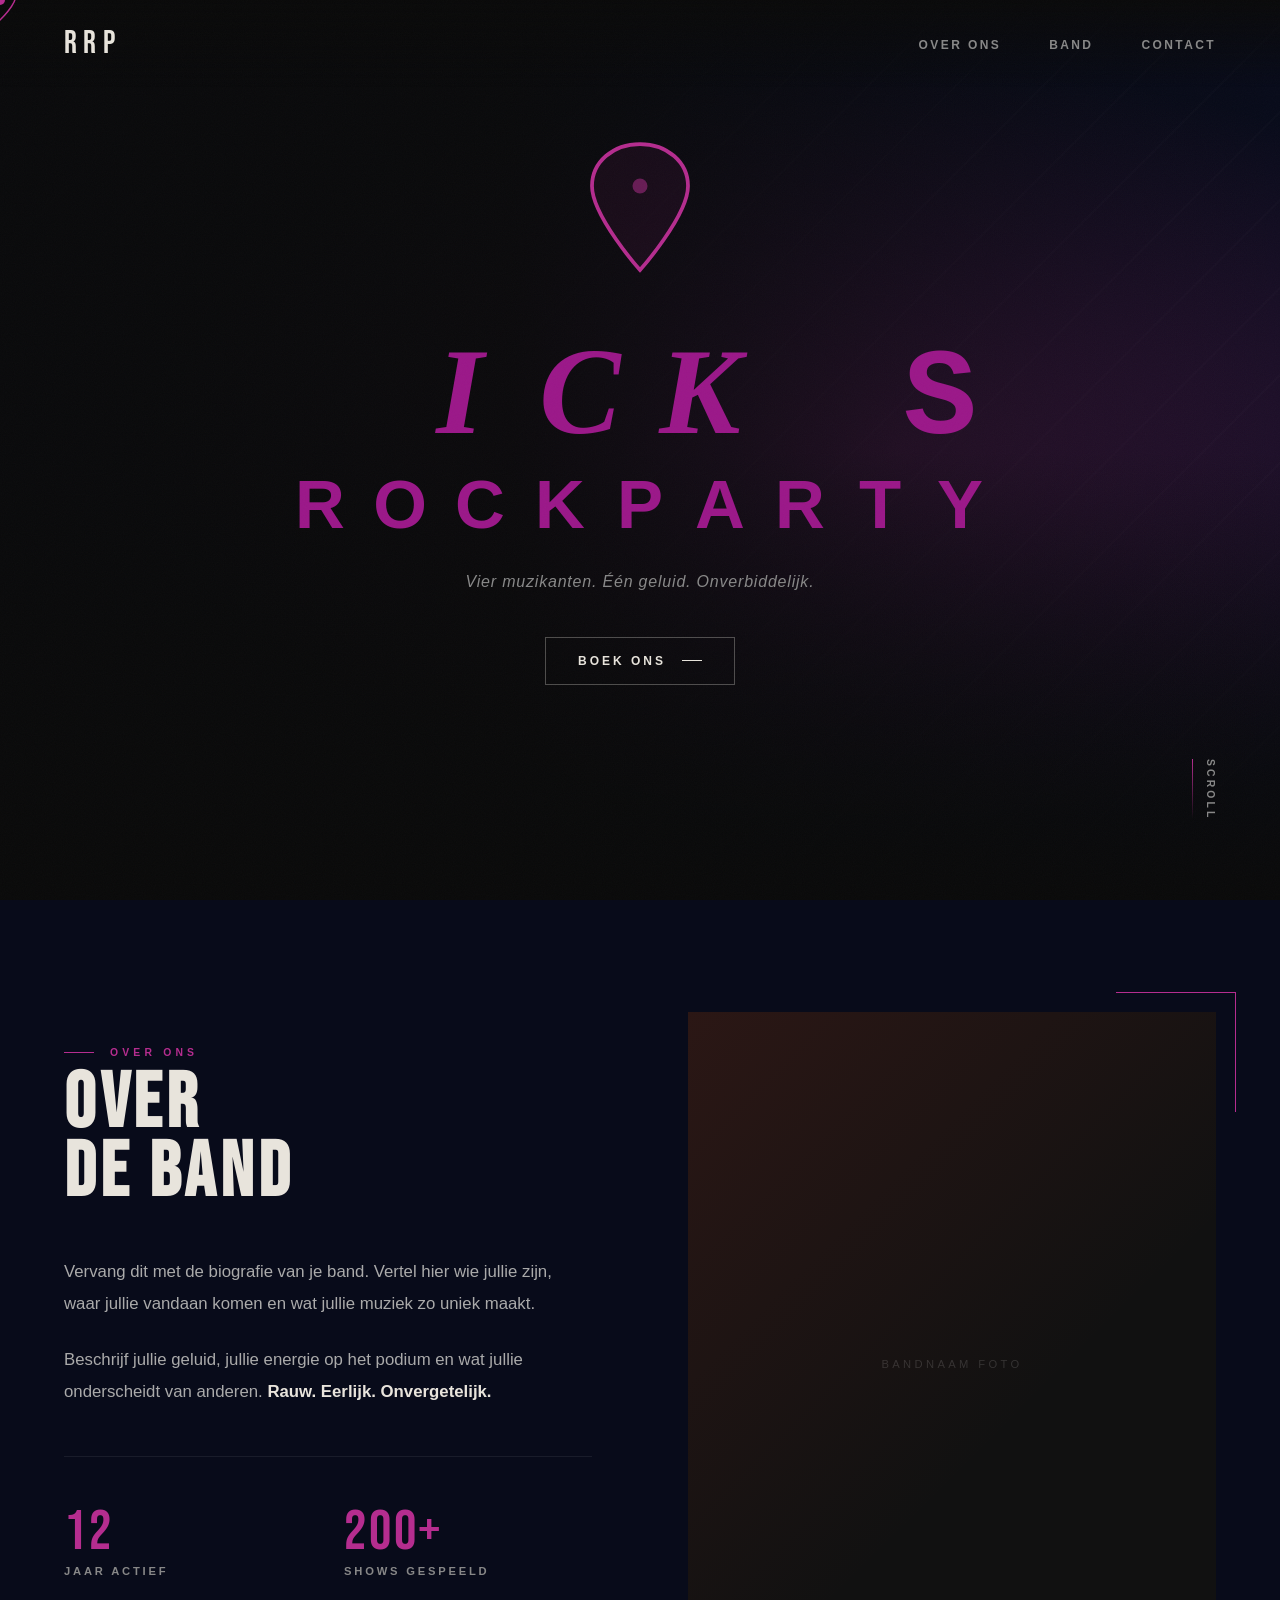
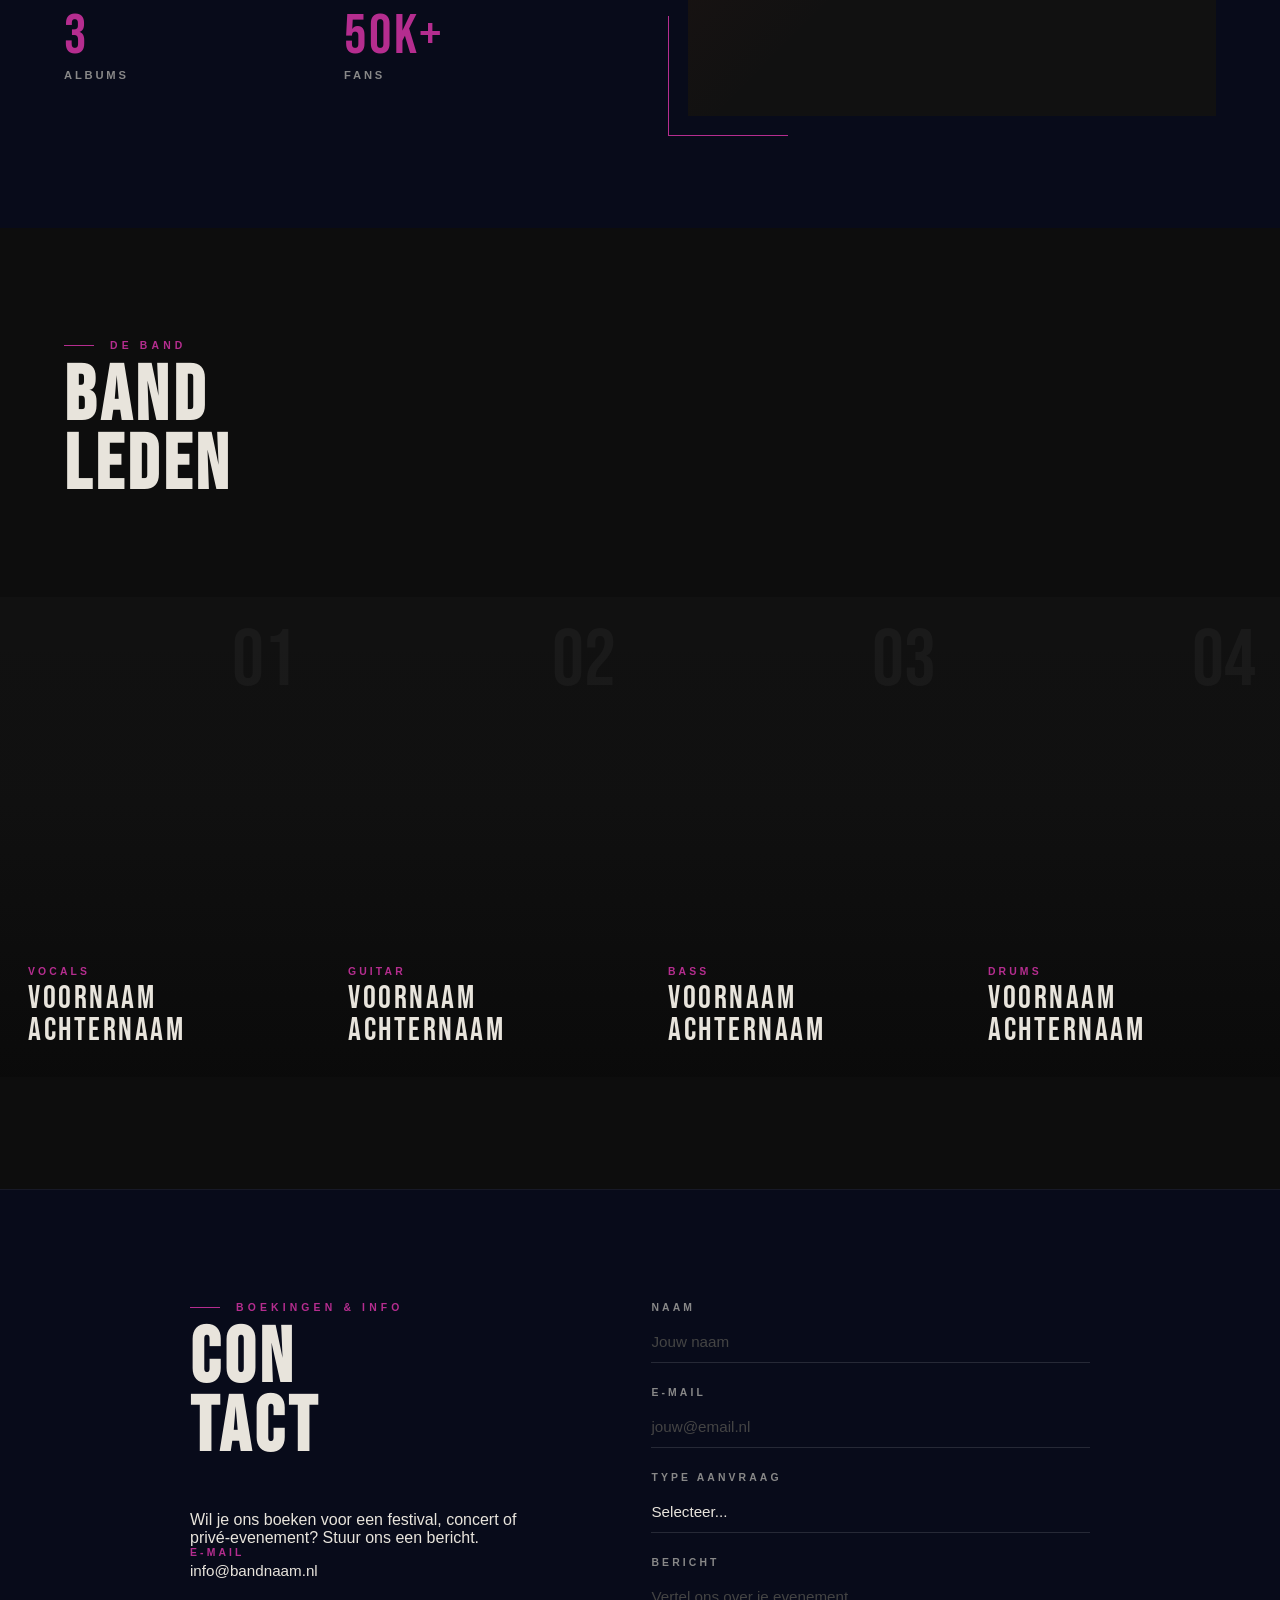
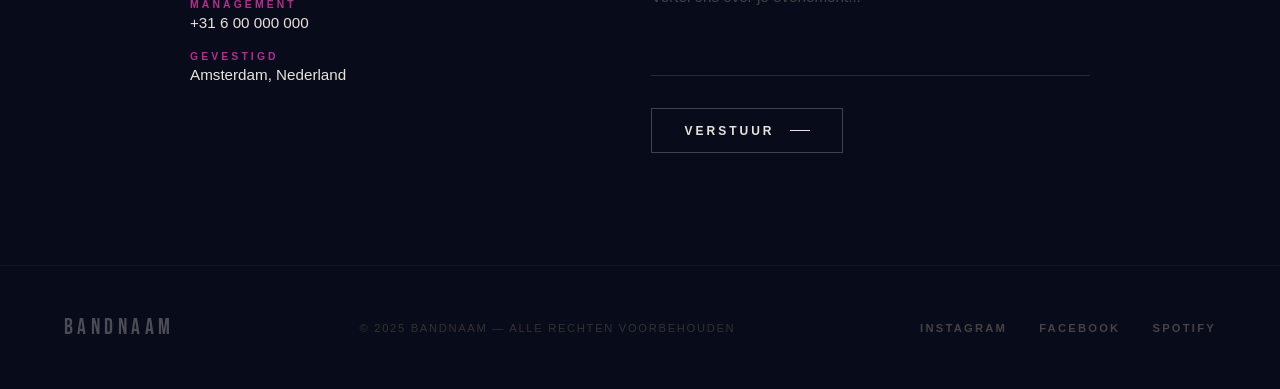
==== commit 601606f2: "Update index.html" ====
--- a/rrp/index.html
+++ b/rrp/index.html
@@ -5,7 +5,7 @@
 <meta name="viewport" content="width=device-width, initial-scale=1.0">
 <title>Ricky's Rock Party — Official Site</title>
 <link rel="preconnect" href="https://fonts.googleapis.com">
-<link href="https://fonts.googleapis.com/css2?family=Bebas+Neue&family=Barlow:ital,wght@0,300;0,400;0,600;1,300&display=swap" rel="stylesheet">
+<link href="https://fonts.googleapis.com/css2?family=Bebas+Neue&display=swap" rel="stylesheet">
 <link rel="stylesheet" href="style.css">
 </head>
 <body>
@@ -17,8 +17,8 @@
 <nav>
   <a href="#hero" class="nav-logo">RRP</a>
   <ul class="nav-links">
-    <li><a href="#about">The Experience</a></li>
-    <li><a href="#members">The Night</a></li>
+    <li><a href="#about">Over ons</a></li>
+    <li><a href="#members">Band</a></li>
     <li><a href="#contact">Contact</a></li>
   </ul>
 </nav>
@@ -43,9 +43,9 @@
         <div class="hero-line2" id="heroLine2"></div>
       </div>
     </div>
-    <p class="hero-sub">Vier muzikanten. Één nacht. Onverbiddelijk.</p>
+    <p class="hero-sub">Vier muzikanten. Één geluid. Onverbiddelijk.</p>
     <a href="#contact" class="hero-cta">
-      Reservations
+      Boek ons
       <span class="hero-cta-icon"></span>
     </a>
   </div>
@@ -291,7 +291,7 @@
   const nav = document.querySelector('nav');
   window.addEventListener('scroll', () => {
     if (window.scrollY > 80) {
-      nav.style.background = 'rgba(10,10,10,0.97)';
+      nav.style.background = 'rgba(3,30,47,0.97)';
     } else {
       nav.style.background = 'linear-gradient(to bottom, rgba(10,10,10,0.95) 0%, transparent 100%)';
     }
@@ -353,7 +353,7 @@
     }
  
     function makeL(ch, f, W1, H1, fs1, y1) {
-      return '<svg viewBox="0 0 ' + W1 + ' ' + H1 + '" width="' + W1 + '" height="' + H1 + '"><text x="50%" y="' + y1 + '" text-anchor="middle" font-size="' + fs1 + '" font-family="' + f.family + '" font-style="' + f.style + '" font-weight="' + f.weight + '" fill="#b52d8f">' + ch + '</text></svg>';
+      return '<svg viewBox="0 0 ' + W1 + ' ' + H1 + '" width="' + W1 + '" height="' + H1 + '"><text x="50%" y="' + y1 + '" text-anchor="middle" font-size="' + fs1 + '" font-family="' + f.family + '" font-style="' + f.style + '" font-weight="' + f.weight + '" fill="#9b1889">' + ch + '</text></svg>';
     }
  
     const line1 = document.getElementById('heroLine1');
@@ -386,7 +386,7 @@
         slot.className = 'hero-letter-slot';
         slot.style.width = sizes.lw + 'px';
         slot.style.height = sizes.lh + 'px';
-        slot.innerHTML = '<svg viewBox="0 0 ' + sizes.lw + ' ' + sizes.lh + '" width="' + sizes.lw + '" height="' + sizes.lh + '"><text x="50%" y="' + (sizes.lh - 8) + '" text-anchor="middle" font-size="' + sizes.fs2 + '" font-family="Impact, Arial Narrow, sans-serif" font-weight="900" fill="#b52d8f">' + ch + '</text></svg>';
+        slot.innerHTML = '<svg viewBox="0 0 ' + sizes.lw + ' ' + sizes.lh + '" width="' + sizes.lw + '" height="' + sizes.lh + '"><text x="50%" y="' + (sizes.lh - 8) + '" text-anchor="middle" font-size="' + sizes.fs2 + '" font-family="Impact, Arial Narrow, sans-serif" font-weight="900" fill="#9b1889">' + ch + '</text></svg>';
         line2.appendChild(slot);
       });
  
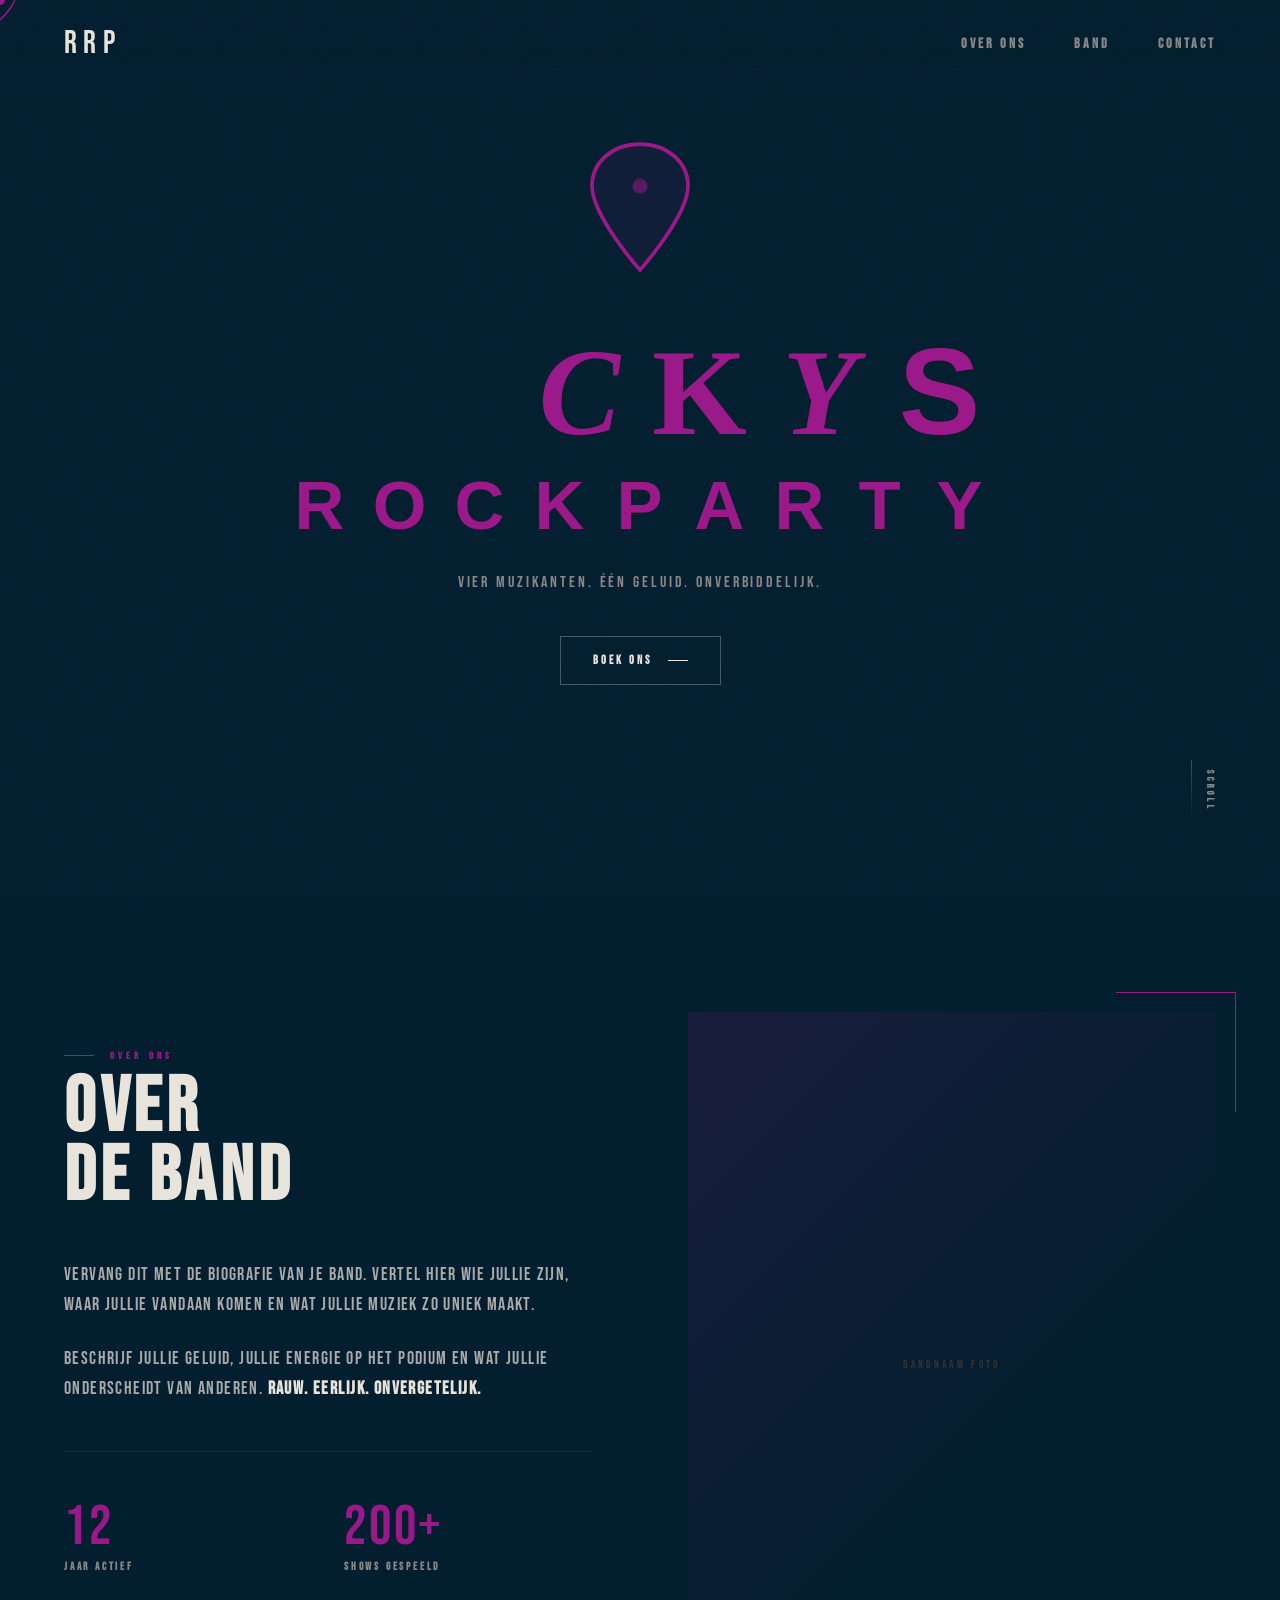
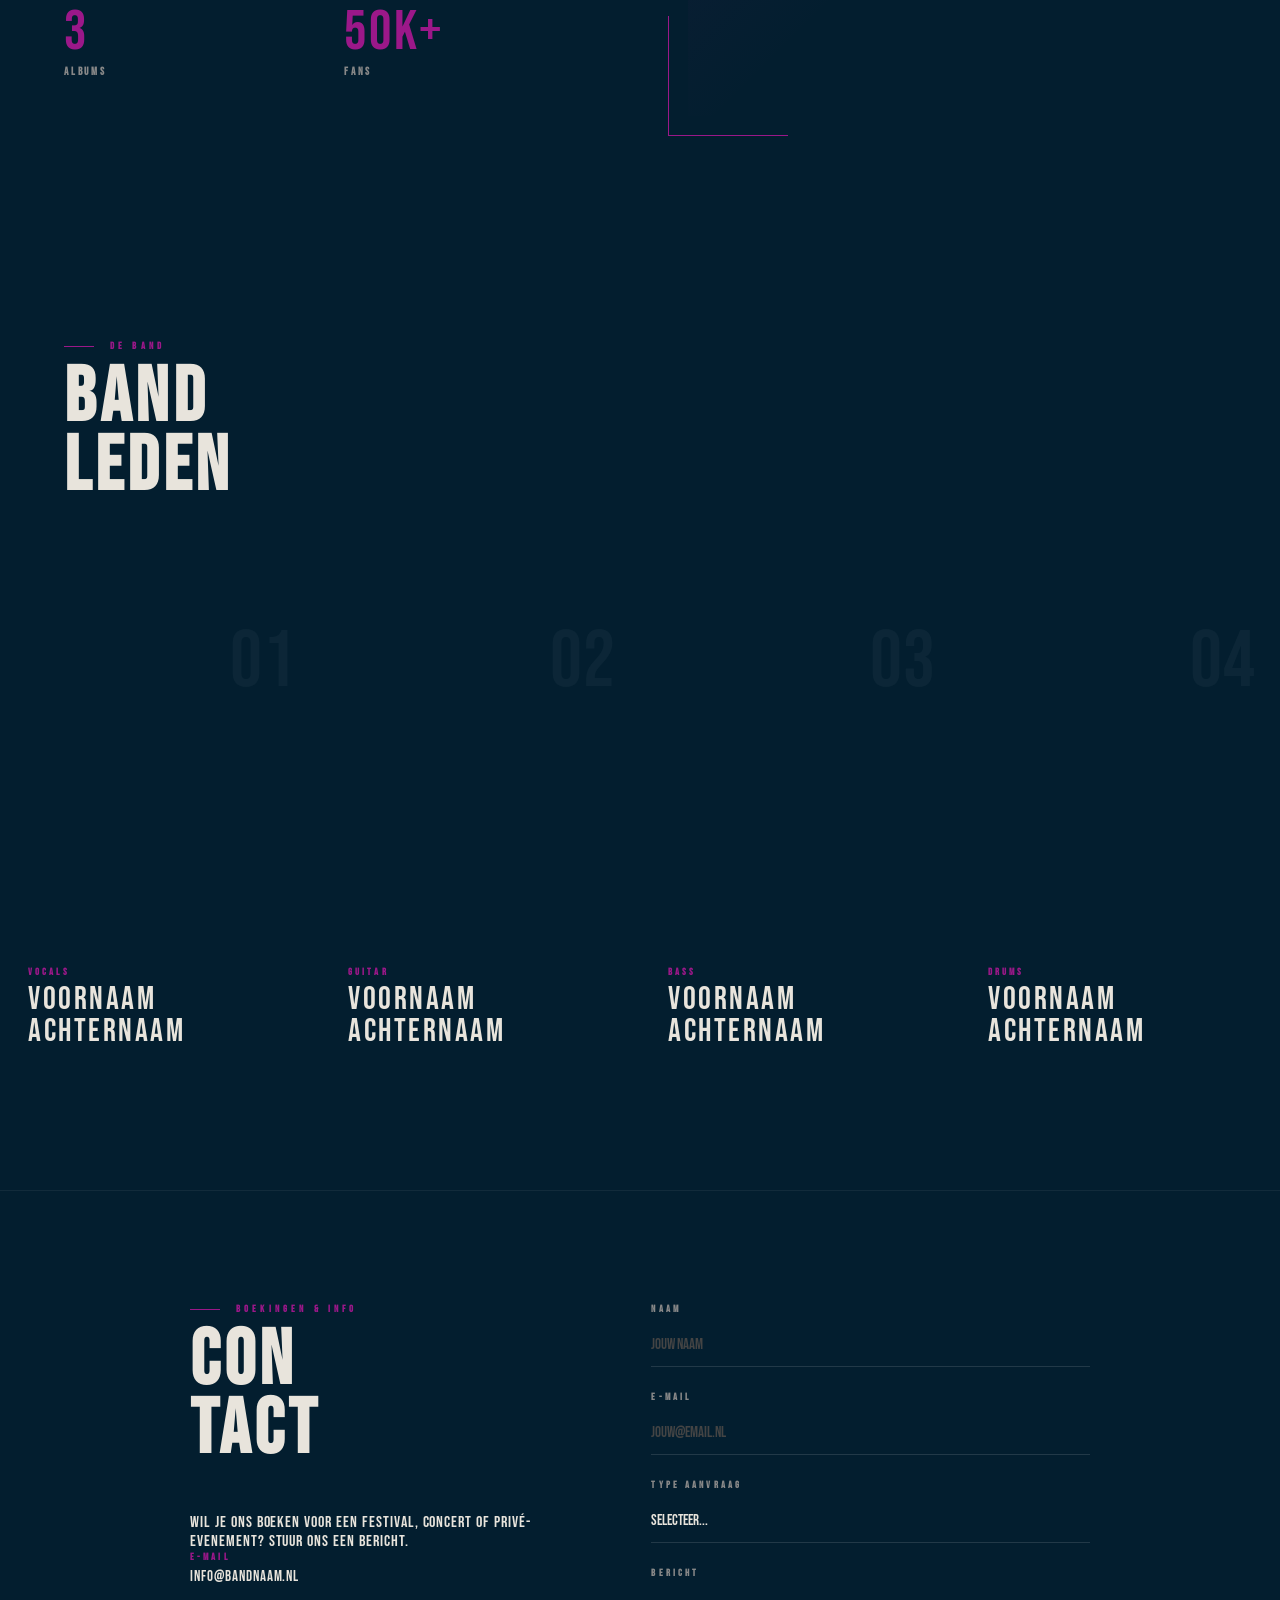
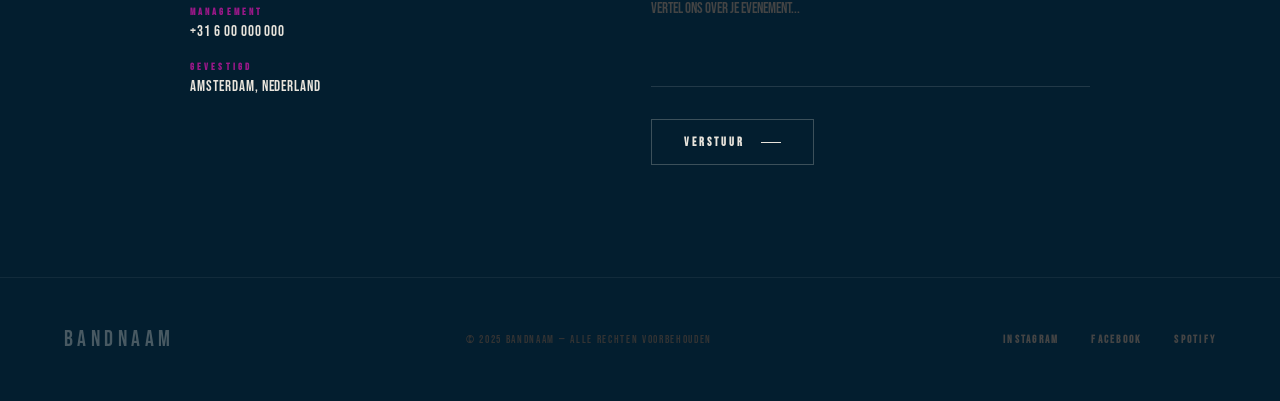
==== commit 318052f9: "Update index.html" ====
--- a/rrp/index.html
+++ b/rrp/index.html
@@ -293,7 +293,7 @@
     if (window.scrollY > 80) {
       nav.style.background = 'rgba(3,30,47,0.97)';
     } else {
-      nav.style.background = 'linear-gradient(to bottom, rgba(10,10,10,0.95) 0%, transparent 100%)';
+      nav.style.background = 'linear-gradient(to bottom, rgba(3,30,47,0.95) 0%, rgba(3,30,47,0) 100%)';
     }
   });
  
--- a/rrp/style.css
+++ b/rrp/style.css
@@ -2,14 +2,14 @@
    BAND WEBSITE — style.css
    ============================================ */
   :root {
-    --black: #080b1a;
-    --red: #b52d8f;
-    --red-dark: #7d1f63;
+    --black: #031e2f;
+    --red: #9b1889;
+    --red-dark: #6b1160;
     --off-white: #e8e4dc;
     --mid-gray: #444;
     --light-gray: #888;
     --font-display: 'Bebas Neue', sans-serif;
-    --font-body: 'Barlow', sans-serif;
+    --font-body: 'Bebas Neue', sans-serif;
   }
  
   * { margin: 0; padding: 0; box-sizing: border-box; }
@@ -20,7 +20,8 @@
     background: var(--black);
     color: var(--off-white);
     font-family: var(--font-body);
-    font-weight: 300;
+    font-weight: 400;
+    letter-spacing: 0.06em;
     overflow-x: hidden;
     cursor: none;
   }
@@ -43,7 +44,7 @@
     z-index: 9998;
     transform: translate(-50%, -50%) rotate(0deg);
     transition: left 0.12s ease-out, top 0.12s ease-out, width 0.3s, height 0.3s, opacity 0.3s, transform 0.3s;
-    background: url("data:image/svg+xml,%3Csvg xmlns='http://www.w3.org/2000/svg' viewBox='0 0 36 44'%3E%3Cpath d='M18 2 C9 2 2 9 2 17 C2 27 18 42 18 42 C18 42 34 27 34 17 C34 9 27 2 18 2 Z' fill='none' stroke='%23b52d8f' stroke-width='1.5'/%3E%3C/svg%3E") center/contain no-repeat;
+    background: url("data:image/svg+xml,%3Csvg xmlns='http://www.w3.org/2000/svg' viewBox='0 0 36 44'%3E%3Cpath d='M18 2 C9 2 2 9 2 17 C2 27 18 42 18 42 C18 42 34 27 34 17 C34 9 27 2 18 2 Z' fill='none' stroke='%239b1889' stroke-width='1.5'/%3E%3C/svg%3E") center/contain no-repeat;
   }
   body:hover .cursor-ring { opacity: 1; }
  
@@ -57,7 +58,7 @@
     justify-content: space-between;
     align-items: center;
     mix-blend-mode: normal;
-    background: linear-gradient(to bottom, rgba(10,10,10,0.95) 0%, transparent 100%);
+    background: linear-gradient(to bottom, rgba(3,30,47,0.95) 0%, transparent 100%);
   }
  
   .nav-logo {
@@ -76,9 +77,9 @@
  
   .nav-links a {
     font-family: var(--font-body);
-    font-size: 0.75rem;
-    font-weight: 600;
-    letter-spacing: 0.2em;
+    font-size: 0.85rem;
+    font-weight: 700;
+    letter-spacing: 0.22em;
     text-transform: uppercase;
     color: var(--light-gray);
     text-decoration: none;
@@ -112,24 +113,14 @@
   .hero-bg {
     position: absolute;
     inset: 0;
-    background: 
-      linear-gradient(to right, rgba(10,10,10,0.9) 40%, transparent 100%),
-      linear-gradient(to top, rgba(10,10,10,1) 0%, transparent 50%);
+    background: #031e2f;
     z-index: 1;
   }
  
   .hero-visual-placeholder {
     position: absolute;
     inset: 0;
-    background: 
-      radial-gradient(ellipse at 70% 50%, rgba(181,45,143,0.25) 0%, transparent 60%),
-      repeating-linear-gradient(
-        -45deg,
-        transparent,
-        transparent 60px,
-        rgba(255,255,255,0.012) 60px,
-        rgba(255,255,255,0.012) 62px
-      );
+    background: #031e2f;
     z-index: 0;
   }
  
@@ -189,13 +180,13 @@
  
   .hero-sub {
     font-size: 1rem;
-    font-weight: 300;
-    font-style: italic;
+    font-weight: 400;
+    font-style: normal;
     color: var(--light-gray);
-    letter-spacing: 0.05em;
+    letter-spacing: 0.18em;
     margin-bottom: 2.5rem;
     max-width: 420px;
-    line-height: 1.8;
+    line-height: 1.7;
   }
  
   .hero-cta {
@@ -306,8 +297,9 @@
   }
  
   .about-text p {
-    font-size: 1.05rem;
-    line-height: 1.9;
+    font-size: 1.1rem;
+    line-height: 1.7;
+    letter-spacing: 0.08em;
     color: #aaa;
     margin-bottom: 1.5rem;
   }
@@ -357,13 +349,13 @@
     content: '';
     position: absolute;
     inset: 0;
-    background: linear-gradient(135deg, rgba(192,57,43,0.15) 0%, transparent 60%);
+    background: linear-gradient(135deg, rgba(155,24,137,0.15) 0%, transparent 60%);
     z-index: 1;
   }
  
   .about-img-placeholder {
     width: 100%; height: 100%;
-    background: #111;
+    background: #031e2f;
     display: flex;
     align-items: center;
     justify-content: center;
@@ -397,7 +389,7 @@
  
   /* MEMBERS */
   #members {
-    background: #0d0d0d;
+    background: #031e2f;
   }
  
   .members-inner {
@@ -420,7 +412,7 @@
  
   .member-img-placeholder {
     width: 100%; height: 100%;
-    background: #111;
+    background: #031e2f;
     display: flex;
     align-items: flex-end;
     padding: 0 0 2rem 1.5rem;
@@ -439,12 +431,12 @@
   .member-overlay {
     position: absolute;
     inset: 0;
-    background: linear-gradient(to top, rgba(10,10,10,0.95) 0%, rgba(10,10,10,0.1) 60%, transparent 100%);
+    background: linear-gradient(to top, rgba(3,30,47,0.95) 0%, rgba(3,30,47,0.1) 60%, transparent 100%);
     transition: opacity 0.4s;
   }
  
   .member-card:hover .member-overlay {
-    background: linear-gradient(to top, rgba(125,31,99,0.85) 0%, rgba(8,11,26,0.5) 60%, transparent 100%);
+    background: linear-gradient(to top, rgba(155,24,137,0.85) 0%, rgba(3,30,47,0.5) 60%, transparent 100%);
   }
  
   .member-card:hover img {
@@ -503,7 +495,7 @@
     transition: color 0.4s;
   }
  
-  .member-card:hover .member-number { color: rgba(192,57,43,0.12); }
+  .member-card:hover .member-number { color: rgba(155,24,137,0.12); }
  
   /* CONTACT */
   #contact {
@@ -522,7 +514,8 @@
  
   .contact-info p {
     font-size: 1rem;
-    line-height: 1.9;
+    line-height: 1.7;
+    letter-spacing: 0.08em;
     color: #888;
     margin-bottom: 2.5rem;
   }
@@ -581,7 +574,7 @@
     -webkit-appearance: none;
   }
  
-  .form-group select option { background: #111; }
+  .form-group select option { background: #031e2f; }
  
   .form-group input:focus,
   .form-group textarea:focus,
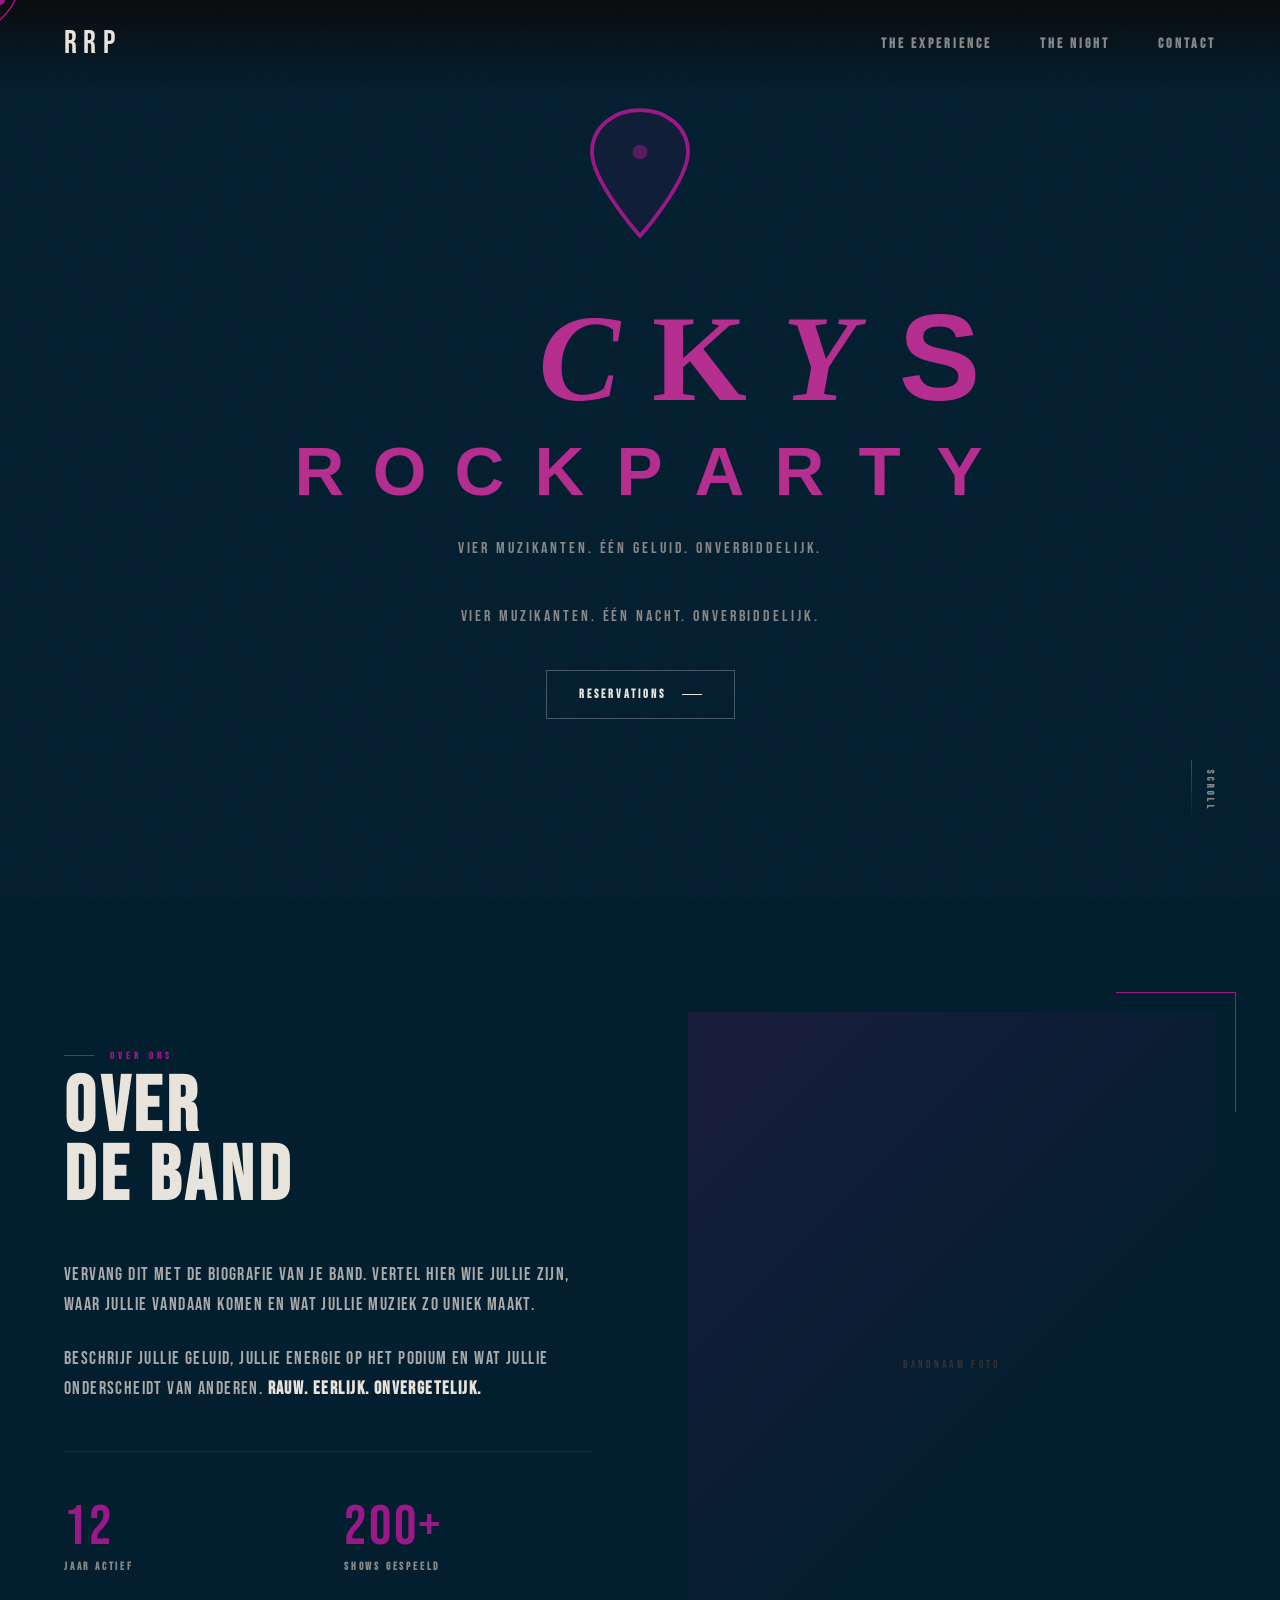
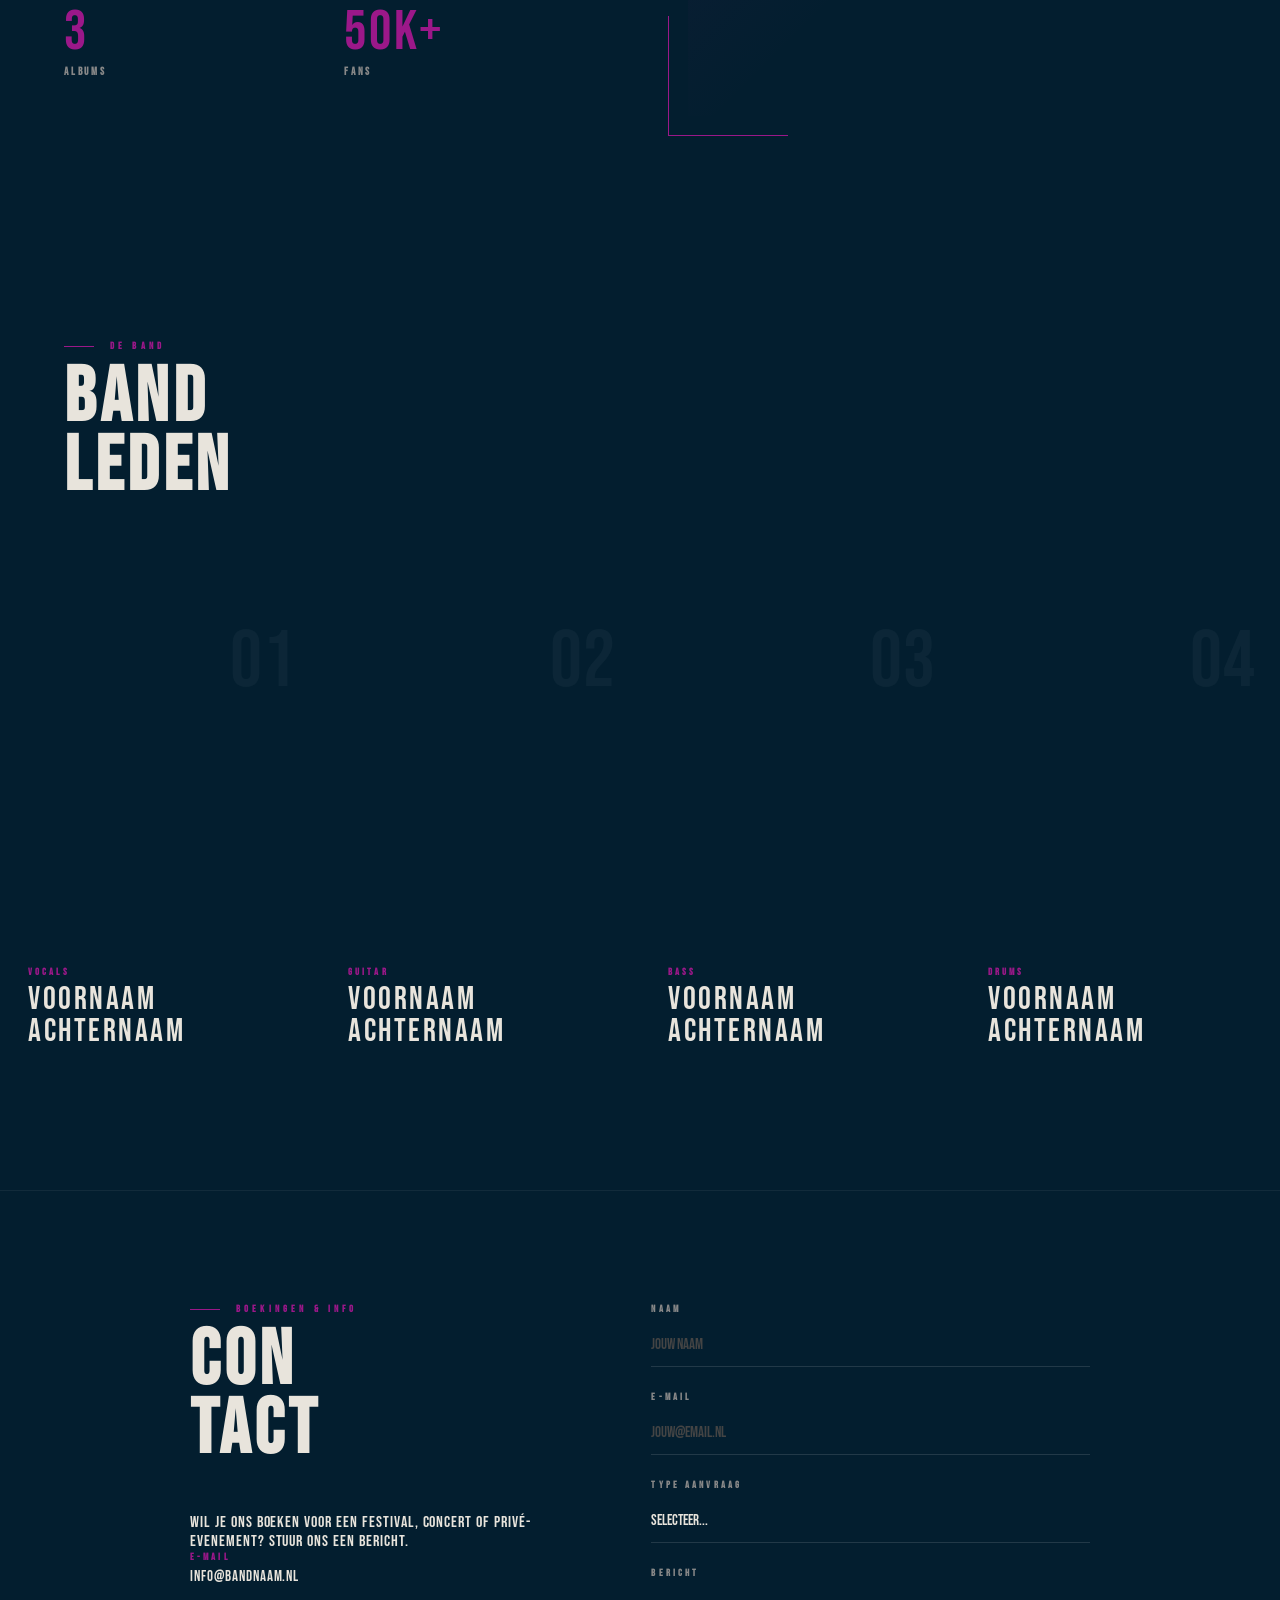
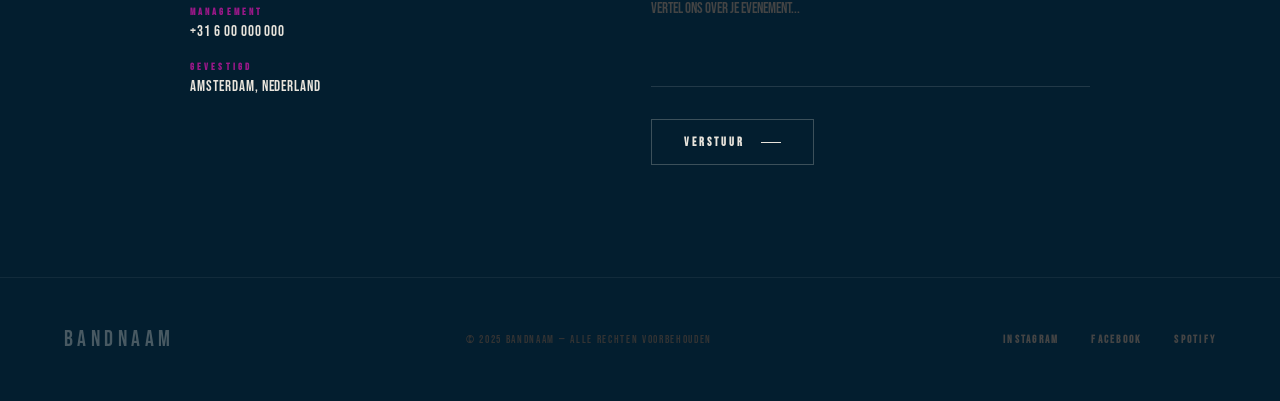
==== commit f5ea9bd4: "Update index.html" ====
--- a/rrp/index.html
+++ b/rrp/index.html
@@ -5,30 +5,30 @@
 <meta name="viewport" content="width=device-width, initial-scale=1.0">
 <title>Ricky's Rock Party — Official Site</title>
 <link rel="preconnect" href="https://fonts.googleapis.com">
-<link href="https://fonts.googleapis.com/css2?family=Bebas+Neue&display=swap" rel="stylesheet">
+<link href="https://fonts.googleapis.com/css2?family=Bebas+Neue&family=Barlow:ital,wght@0,300;0,400;0,600;1,300&display=swap" rel="stylesheet">
 <link rel="stylesheet" href="style.css">
 </head>
 <body>
- 
+
 <div class="cursor" id="cursor"></div>
 <div class="cursor-ring" id="cursorRing"></div>
- 
+
 <!-- NAV -->
 <nav>
   <a href="#hero" class="nav-logo">RRP</a>
   <ul class="nav-links">
-    <li><a href="#about">Over ons</a></li>
-    <li><a href="#members">Band</a></li>
+    <li><a href="#about">The Experience</a></li>
+    <li><a href="#members">The Night</a></li>
     <li><a href="#contact">Contact</a></li>
   </ul>
 </nav>
- 
+
 <!-- HERO -->
 <section id="hero">
   <div class="hero-visual-placeholder"></div>
   <!-- Vervang onderstaande regel door: <img class="hero-img" src="jouw-foto.jpg" alt="Band hero"> -->
   <div class="hero-bg"></div>
- 
+
   <div class="hero-content">
     <div class="hero-logo-wrap" id="heroLogoWrap">
       <div class="hero-plectrum-wrap" id="heroPlectrum">
@@ -44,18 +44,19 @@
       </div>
     </div>
     <p class="hero-sub">Vier muzikanten. Één geluid. Onverbiddelijk.</p>
+    <p class="hero-sub">Vier muzikanten. Één nacht. Onverbiddelijk.</p>
     <a href="#contact" class="hero-cta">
-      Boek ons
+      Reservations
       <span class="hero-cta-icon"></span>
     </a>
   </div>
- 
+
   <div class="hero-scroll">
     <span>Scroll</span>
     <div class="scroll-line"></div>
   </div>
 </section>
- 
+
 <!-- ABOUT -->
 <section id="about">
   <div class="about-inner">
@@ -64,7 +65,7 @@
       <h2 class="section-title">OVER<br>DE BAND</h2>
       <p>Vervang dit met de biografie van je band. Vertel hier wie jullie zijn, waar jullie vandaan komen en wat jullie muziek zo uniek maakt.</p>
       <p>Beschrijf jullie geluid, jullie energie op het podium en wat jullie onderscheidt van anderen. <strong>Rauw. Eerlijk. Onvergetelijk.</strong></p>
- 
+
       <div class="about-stats">
         <div>
           <div class="stat-num">12</div>
@@ -84,7 +85,7 @@
         </div>
       </div>
     </div>
- 
+
     <div class="about-visual reveal reveal-delay-2">
       <div class="about-img-wrap">
         <div class="about-img-placeholder">
@@ -97,7 +98,7 @@
     </div>
   </div>
 </section>
- 
+
 <!-- MEMBERS -->
 <section id="members" style="padding-left:0; padding-right:0;">
   <div class="members-inner">
@@ -105,9 +106,9 @@
       <div class="section-label reveal">De band</div>
       <h2 class="section-title reveal reveal-delay-1">BAND<br>LEDEN</h2>
     </div>
- 
+
     <div class="members-grid">
- 
+
       <!-- Lid 1 -->
       <div class="member-card">
         <div class="member-img-placeholder">
@@ -121,7 +122,7 @@
           <p class="member-bio">Korte bio van dit bandlid. Vertel iets over hun achtergrond en stijl.</p>
         </div>
       </div>
- 
+
       <!-- Lid 2 -->
       <div class="member-card">
         <div class="member-img-placeholder">
@@ -135,7 +136,7 @@
           <p class="member-bio">Korte bio van dit bandlid. Vertel iets over hun achtergrond en stijl.</p>
         </div>
       </div>
- 
+
       <!-- Lid 3 -->
       <div class="member-card">
         <div class="member-img-placeholder">
@@ -149,7 +150,7 @@
           <p class="member-bio">Korte bio van dit bandlid. Vertel iets over hun achtergrond en stijl.</p>
         </div>
       </div>
- 
+
       <!-- Lid 4 -->
       <div class="member-card">
         <div class="member-img-placeholder">
@@ -163,11 +164,11 @@
           <p class="member-bio">Korte bio van dit bandlid. Vertel iets over hun achtergrond en stijl.</p>
         </div>
       </div>
- 
+
     </div>
   </div>
 </section>
- 
+
 <!-- CONTACT -->
 <section id="contact">
   <div class="contact-inner">
@@ -175,7 +176,7 @@
       <div class="section-label">Boekingen & info</div>
       <h2 class="section-title">CON<br>TACT</h2>
       <p>Wil je ons boeken voor een festival, concert of privé-evenement? Stuur ons een bericht.</p>
- 
+
       <div class="contact-detail">
         <div class="contact-detail-label">E-mail</div>
         <div class="contact-detail-value">info@bandnaam.nl</div>
@@ -189,7 +190,7 @@
         <div class="contact-detail-value">Amsterdam, Nederland</div>
       </div>
     </div>
- 
+
     <div class="reveal reveal-delay-2">
       <form class="contact-form" id="contactForm">
         <div class="form-group">
@@ -224,7 +225,7 @@
     </div>
   </div>
 </section>
- 
+
 <!-- FOOTER -->
 <footer>
   <div class="footer-logo">BANDNAAM</div>
@@ -235,19 +236,19 @@
     <a href="#">Spotify</a>
   </div>
 </footer>
- 
+
 <script>
   // Custom cursor
   const cursor = document.getElementById('cursor');
   const ring = document.getElementById('cursorRing');
   let mx = 0, my = 0, rx = 0, ry = 0;
- 
+
   document.addEventListener('mousemove', e => {
     mx = e.clientX; my = e.clientY;
     cursor.style.left = mx + 'px';
     cursor.style.top = my + 'px';
   });
- 
+
   function animateRing() {
     rx += (mx - rx) * 0.12;
     ry += (my - ry) * 0.12;
@@ -256,7 +257,7 @@
     requestAnimationFrame(animateRing);
   }
   animateRing();
- 
+
   document.querySelectorAll('a, button, .member-card').forEach(el => {
     el.addEventListener('mouseenter', () => {
       cursor.style.width = '14px';
@@ -273,7 +274,7 @@
       ring.style.transform = 'translate(-50%, -50%) rotate(0deg)';
     });
   });
- 
+
   // Scroll reveal
   const reveals = document.querySelectorAll('.reveal');
   const observer = new IntersectionObserver(entries => {
@@ -284,19 +285,19 @@
       }
     });
   }, { threshold: 0.15 });
- 
+
   reveals.forEach(el => observer.observe(el));
- 
+
   // Nav opacity on scroll
   const nav = document.querySelector('nav');
   window.addEventListener('scroll', () => {
     if (window.scrollY > 80) {
-      nav.style.background = 'rgba(3,30,47,0.97)';
+      nav.style.background = 'rgba(10,10,10,0.97)';
     } else {
-      nav.style.background = 'linear-gradient(to bottom, rgba(3,30,47,0.95) 0%, rgba(3,30,47,0) 100%)';
+      nav.style.background = 'linear-gradient(to bottom, rgba(10,10,10,0.95) 0%, transparent 100%)';
     }
   });
- 
+
   // Form submit
   document.getElementById('contactForm').addEventListener('submit', function(e) {
     e.preventDefault();
@@ -307,7 +308,7 @@
     document.getElementById('formSuccess').style.display = 'block';
     this.reset();
   });
- 
+
   // Parallax hero subtle
   window.addEventListener('scroll', () => {
     const y = window.scrollY;
@@ -317,7 +318,7 @@
       heroContent.style.opacity = 1 - y / 600;
     }
   });
- 
+
   // =====================
   // RICKYS ROCK PARTY LOGO
   // =====================
@@ -333,10 +334,10 @@
       { family: 'Trebuchet MS, sans-serif', style: 'normal', weight: '700' },
     ];
     const FINAL = FONTS[0];
- 
+
     const rickys = ['R','I','C','K','Y','S'];
     const rockparty = ['R','O','C','K','P','A','R','T','Y'];
- 
+
     function calcSizes() {
       var vw = window.innerWidth;
       var totalW = Math.min(vw * 0.88, 720);
@@ -351,26 +352,26 @@
       var ph = Math.round(pw * 1.2);
       return { W1, H1, fs1, y1, lw, lh, fs2, pw, ph };
     }
- 
+
     function makeL(ch, f, W1, H1, fs1, y1) {
-      return '<svg viewBox="0 0 ' + W1 + ' ' + H1 + '" width="' + W1 + '" height="' + H1 + '"><text x="50%" y="' + y1 + '" text-anchor="middle" font-size="' + fs1 + '" font-family="' + f.family + '" font-style="' + f.style + '" font-weight="' + f.weight + '" fill="#9b1889">' + ch + '</text></svg>';
-    }
- 
+      return '<svg viewBox="0 0 ' + W1 + ' ' + H1 + '" width="' + W1 + '" height="' + H1 + '"><text x="50%" y="' + y1 + '" text-anchor="middle" font-size="' + fs1 + '" font-family="' + f.family + '" font-style="' + f.style + '" font-weight="' + f.weight + '" fill="#b52d8f">' + ch + '</text></svg>';
+    }
+
     const line1 = document.getElementById('heroLine1');
     const line2 = document.getElementById('heroLine2');
     const logoInner = document.getElementById('heroLogoInner');
     const plectrumWrap = document.getElementById('heroPlectrum');
- 
+
     const slots = [];
     const curFont = rickys.map(() => 0);
     var sizes = calcSizes();
- 
+
     function buildLogo() {
       sizes = calcSizes();
       line1.innerHTML = '';
       line2.innerHTML = '';
       slots.length = 0;
- 
+
       rickys.forEach(function(ch, i) {
         var slot = document.createElement('div');
         slot.className = 'hero-letter-slot';
@@ -380,27 +381,27 @@
         line1.appendChild(slot);
         slots.push(slot);
       });
- 
+
       rockparty.forEach(function(ch) {
         var slot = document.createElement('div');
         slot.className = 'hero-letter-slot';
         slot.style.width = sizes.lw + 'px';
         slot.style.height = sizes.lh + 'px';
-        slot.innerHTML = '<svg viewBox="0 0 ' + sizes.lw + ' ' + sizes.lh + '" width="' + sizes.lw + '" height="' + sizes.lh + '"><text x="50%" y="' + (sizes.lh - 8) + '" text-anchor="middle" font-size="' + sizes.fs2 + '" font-family="Impact, Arial Narrow, sans-serif" font-weight="900" fill="#9b1889">' + ch + '</text></svg>';
+        slot.innerHTML = '<svg viewBox="0 0 ' + sizes.lw + ' ' + sizes.lh + '" width="' + sizes.lw + '" height="' + sizes.lh + '"><text x="50%" y="' + (sizes.lh - 8) + '" text-anchor="middle" font-size="' + sizes.fs2 + '" font-family="Impact, Arial Narrow, sans-serif" font-weight="900" fill="#b52d8f">' + ch + '</text></svg>';
         line2.appendChild(slot);
       });
- 
+
       var plSvg = plectrumWrap.querySelector('svg');
       if (plSvg) { plSvg.setAttribute('width', sizes.pw); plSvg.setAttribute('height', sizes.ph); }
     }
- 
+
     buildLogo();
     var resizeTimer;
     window.addEventListener('resize', function() {
       clearTimeout(resizeTimer);
       resizeTimer = setTimeout(buildLogo, 150);
     });
- 
+
     function swapLetter(i, fontIdx) {
       var ch = rickys[i];
       var next = fontIdx !== undefined ? fontIdx : Math.floor(Math.random() * FONTS.length);
@@ -411,14 +412,14 @@
         slots[i].classList.remove('swapping');
       }, 80);
     }
- 
+
     var introTimers = [];
     var rafId = null;
     var heartbeatTimer = null;
     var hbActive = false;
     var hbStart = 0;
     var liveStart = 0;
- 
+
     function scheduleHeartbeat() {
       if (heartbeatTimer) clearTimeout(heartbeatTimer);
       var delay = 4000 + Math.random() * 6000;
@@ -428,7 +429,7 @@
         scheduleHeartbeat();
       }, delay);
     }
- 
+
     function getHBScale(now) {
       if (!hbActive) return 1;
       var elapsed = (now - hbStart) / 1000;
@@ -442,7 +443,7 @@
       }
       return scale;
     }
- 
+
     function animateLogo() {
       rafId = requestAnimationFrame(animateLogo);
       var now = performance.now();
@@ -458,7 +459,7 @@
       var hb = getHBScale(now);
       plectrumWrap.style.transform = 'translate(' + px + 'px,' + py + 'px) rotate(' + prot + 'deg) scale(' + (breathe * hb) + ')';
     }
- 
+
     function stopLiving() {
       if (rafId) cancelAnimationFrame(rafId);
       if (heartbeatTimer) clearTimeout(heartbeatTimer);
@@ -466,24 +467,24 @@
       logoInner.style.transform = '';
       plectrumWrap.style.transform = '';
     }
- 
+
     function startLiving() {
       liveStart = performance.now();
       animateLogo();
       scheduleHeartbeat();
     }
- 
+
     function runIntro() {
       introTimers.forEach(function(t) { clearTimeout(t); });
       introTimers = [];
       stopLiving();
       rickys.forEach(function(_, i) { slots[i].innerHTML = makeL(rickys[i], FINAL, sizes.W1, sizes.H1, sizes.fs1, sizes.y1); });
- 
+
       var t = 0;
       var intervals = [60,60,80,80,100,120,150,180,220,270,330,400,500,650,850];
       introTimers.push(setTimeout(function() {}, 200));
       t += 400;
- 
+
       intervals.forEach(function(gap, round) {
         introTimers.push(setTimeout(function() {
           var count = round < 6 ? 6 : round < 10 ? 3 : round < 13 ? 2 : 1;
@@ -492,15 +493,15 @@
         }, t));
         t += gap;
       });
- 
+
       rickys.forEach(function(_, i) {
         introTimers.push(setTimeout(function() { swapLetter(i, 0); }, t + i * 60));
       });
       t += rickys.length * 60 + 300;
- 
+
       introTimers.push(setTimeout(startLiving, t));
     }
- 
+
     // start intro after page load settle
     setTimeout(runIntro, 600);
   })();
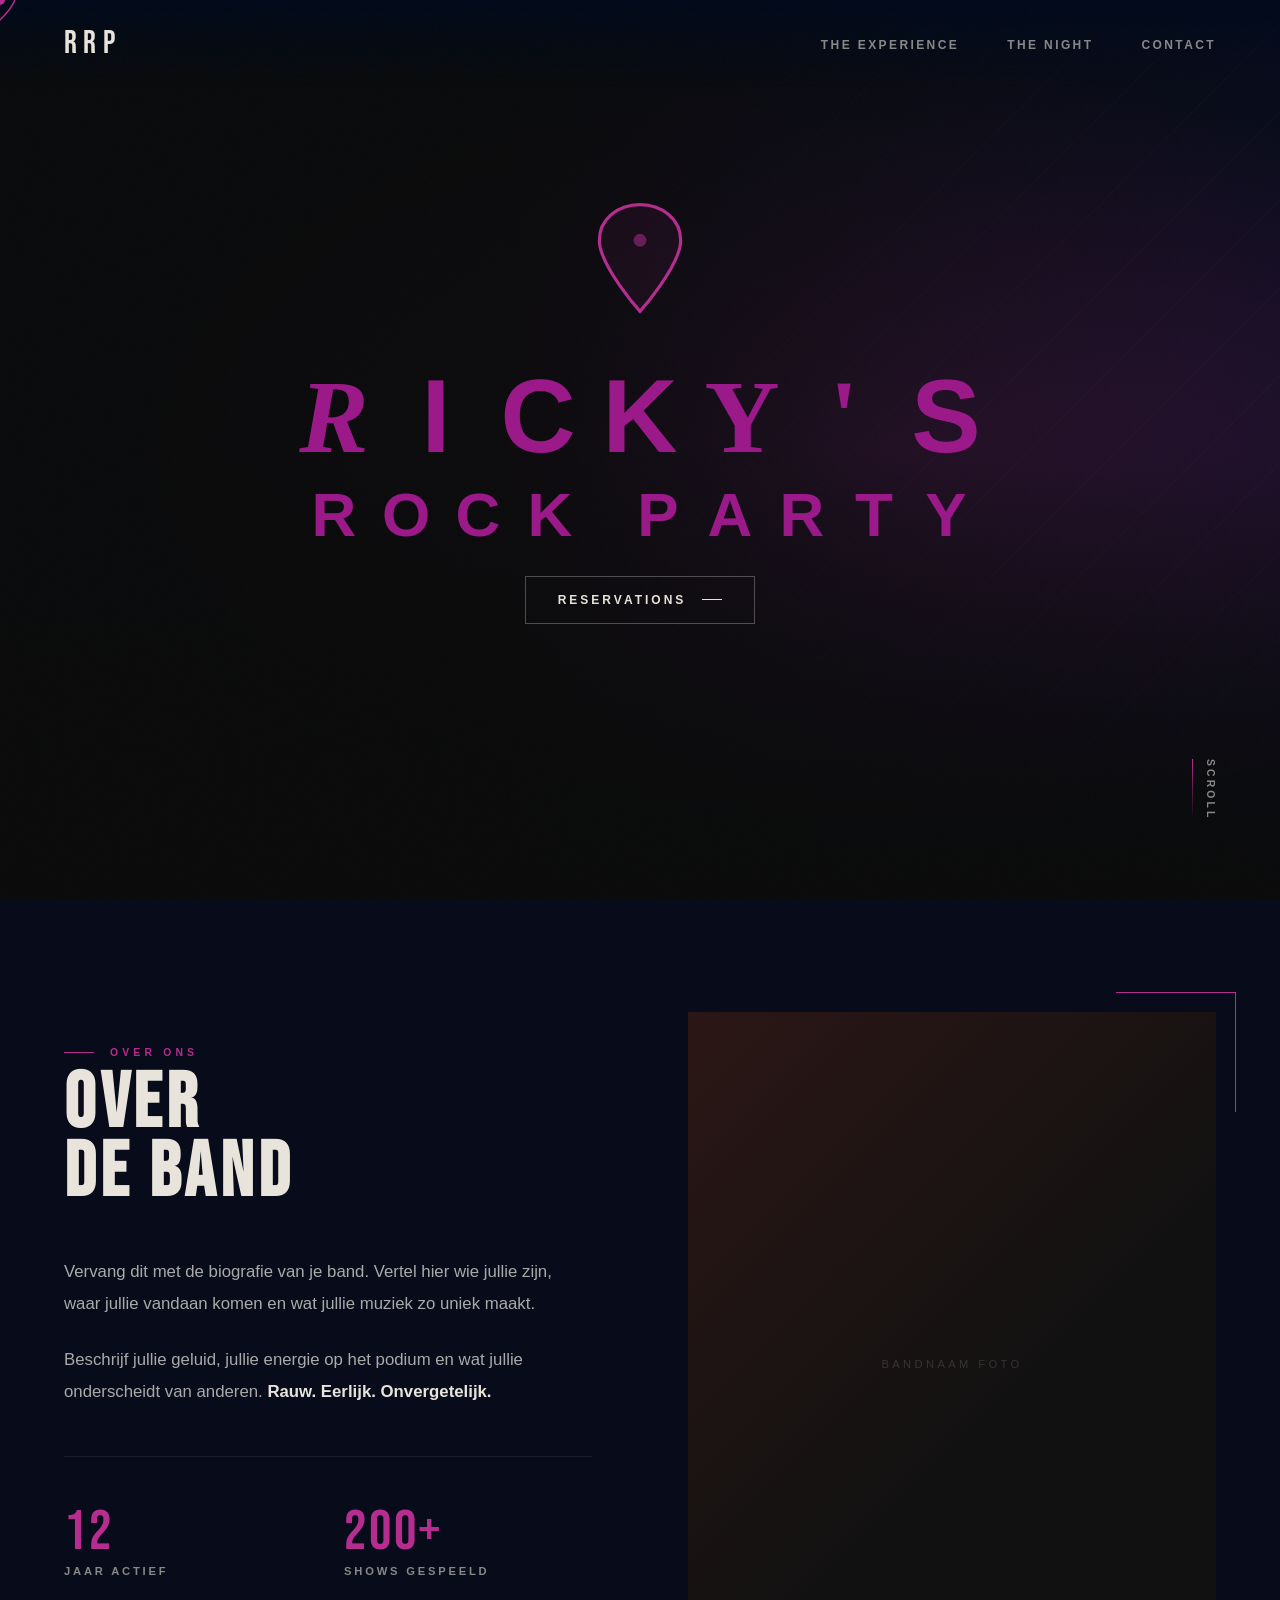
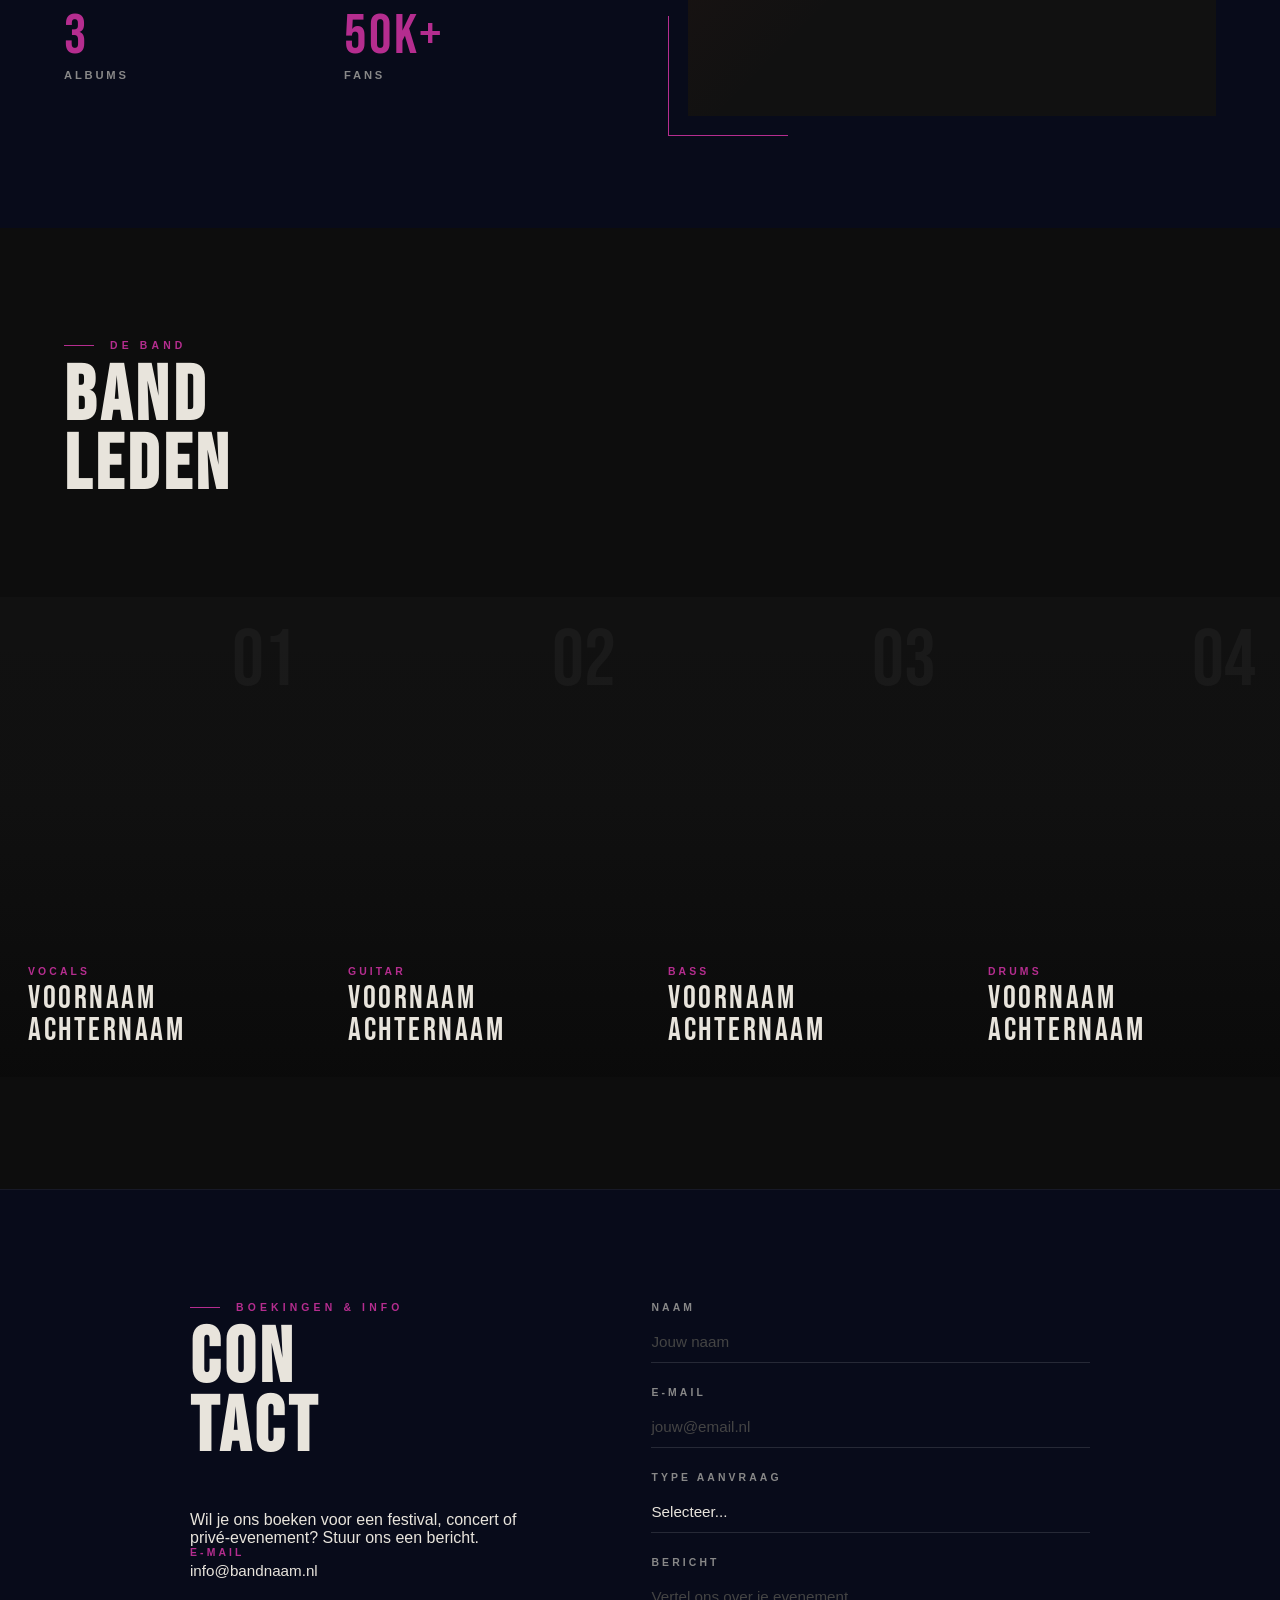
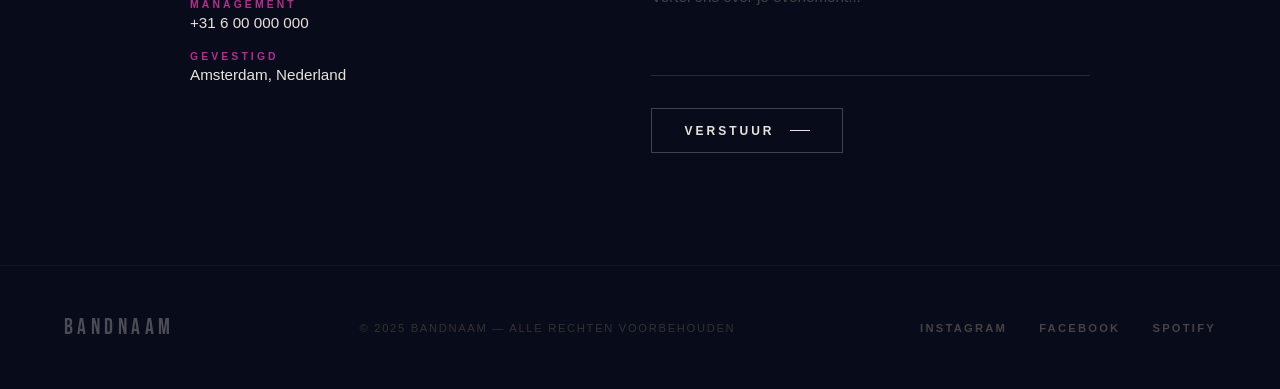
==== commit 37f90fde: "Update index.html" ====
--- a/rrp/index.html
+++ b/rrp/index.html
@@ -5,7 +5,7 @@
 <meta name="viewport" content="width=device-width, initial-scale=1.0">
 <title>Ricky's Rock Party — Official Site</title>
 <link rel="preconnect" href="https://fonts.googleapis.com">
-<link href="https://fonts.googleapis.com/css2?family=Bebas+Neue&family=Barlow:ital,wght@0,300;0,400;0,600;1,300&display=swap" rel="stylesheet">
+<link href="https://fonts.googleapis.com/css2?family=Bebas+Neue&display=swap" rel="stylesheet">
 <link rel="stylesheet" href="style.css">
 </head>
 <body>
@@ -43,8 +43,6 @@
         <div class="hero-line2" id="heroLine2"></div>
       </div>
     </div>
-    <p class="hero-sub">Vier muzikanten. Één geluid. Onverbiddelijk.</p>
-    <p class="hero-sub">Vier muzikanten. Één nacht. Onverbiddelijk.</p>
     <a href="#contact" class="hero-cta">
       Reservations
       <span class="hero-cta-icon"></span>
@@ -292,9 +290,9 @@
   const nav = document.querySelector('nav');
   window.addEventListener('scroll', () => {
     if (window.scrollY > 80) {
-      nav.style.background = 'rgba(10,10,10,0.97)';
+      nav.style.background = 'rgba(0,10,27,0.97)';
     } else {
-      nav.style.background = 'linear-gradient(to bottom, rgba(10,10,10,0.95) 0%, transparent 100%)';
+      nav.style.background = 'linear-gradient(to bottom, rgba(0,10,27,0.95) 0%, transparent 100%)';
     }
   });
 
@@ -335,8 +333,8 @@
     ];
     const FINAL = FONTS[0];
 
-    const rickys = ['R','I','C','K','Y','S'];
-    const rockparty = ['R','O','C','K','P','A','R','T','Y'];
+    const rickys = ['R','I','C','K','Y',"'","S"];
+    const rockparty = ['R','O','C','K',' ','P','A','R','T','Y'];
 
     function calcSizes() {
       var vw = window.innerWidth;
@@ -354,7 +352,7 @@
     }
 
     function makeL(ch, f, W1, H1, fs1, y1) {
-      return '<svg viewBox="0 0 ' + W1 + ' ' + H1 + '" width="' + W1 + '" height="' + H1 + '"><text x="50%" y="' + y1 + '" text-anchor="middle" font-size="' + fs1 + '" font-family="' + f.family + '" font-style="' + f.style + '" font-weight="' + f.weight + '" fill="#b52d8f">' + ch + '</text></svg>';
+      return '<svg viewBox="0 0 ' + W1 + ' ' + H1 + '" width="' + W1 + '" height="' + H1 + '"><text x="50%" y="' + y1 + '" text-anchor="middle" font-size="' + fs1 + '" font-family="' + f.family + '" font-style="' + f.style + '" font-weight="' + f.weight + '" fill="#9b1889">' + ch + '</text></svg>';
     }
 
     const line1 = document.getElementById('heroLine1');
@@ -385,9 +383,14 @@
       rockparty.forEach(function(ch) {
         var slot = document.createElement('div');
         slot.className = 'hero-letter-slot';
-        slot.style.width = sizes.lw + 'px';
-        slot.style.height = sizes.lh + 'px';
-        slot.innerHTML = '<svg viewBox="0 0 ' + sizes.lw + ' ' + sizes.lh + '" width="' + sizes.lw + '" height="' + sizes.lh + '"><text x="50%" y="' + (sizes.lh - 8) + '" text-anchor="middle" font-size="' + sizes.fs2 + '" font-family="Impact, Arial Narrow, sans-serif" font-weight="900" fill="#b52d8f">' + ch + '</text></svg>';
+        if (ch === ' ') {
+          slot.style.width = Math.round(sizes.lw * 0.5) + 'px';
+          slot.style.height = sizes.lh + 'px';
+        } else {
+          slot.style.width = sizes.lw + 'px';
+          slot.style.height = sizes.lh + 'px';
+          slot.innerHTML = '<svg viewBox="0 0 ' + sizes.lw + ' ' + sizes.lh + '" width="' + sizes.lw + '" height="' + sizes.lh + '"><text x="50%" y="' + (sizes.lh - 8) + '" text-anchor="middle" font-size="' + sizes.fs2 + '" font-family="Impact, Arial Narrow, sans-serif" font-weight="900" fill="#9b1889">' + ch + '</text></svg>';
+        }
         line2.appendChild(slot);
       });
 
--- a/rrp/style.css
+++ b/rrp/style.css
@@ -2,30 +2,29 @@
    BAND WEBSITE — style.css
    ============================================ */
   :root {
-    --black: #031e2f;
-    --red: #9b1889;
-    --red-dark: #6b1160;
+    --black: #080b1a;
+    --red: #b52d8f;
+    --red-dark: #7d1f63;
     --off-white: #e8e4dc;
     --mid-gray: #444;
     --light-gray: #888;
     --font-display: 'Bebas Neue', sans-serif;
-    --font-body: 'Bebas Neue', sans-serif;
-  }
- 
+    --font-body: 'Barlow', sans-serif;
+  }
+
   * { margin: 0; padding: 0; box-sizing: border-box; }
- 
+
   html { scroll-behavior: smooth; }
- 
+
   body {
     background: var(--black);
     color: var(--off-white);
     font-family: var(--font-body);
-    font-weight: 400;
-    letter-spacing: 0.06em;
+    font-weight: 300;
     overflow-x: hidden;
     cursor: none;
   }
- 
+
   /* CUSTOM CURSOR */
   .cursor {
     position: fixed;
@@ -44,10 +43,10 @@
     z-index: 9998;
     transform: translate(-50%, -50%) rotate(0deg);
     transition: left 0.12s ease-out, top 0.12s ease-out, width 0.3s, height 0.3s, opacity 0.3s, transform 0.3s;
-    background: url("data:image/svg+xml,%3Csvg xmlns='http://www.w3.org/2000/svg' viewBox='0 0 36 44'%3E%3Cpath d='M18 2 C9 2 2 9 2 17 C2 27 18 42 18 42 C18 42 34 27 34 17 C34 9 27 2 18 2 Z' fill='none' stroke='%239b1889' stroke-width='1.5'/%3E%3C/svg%3E") center/contain no-repeat;
+    background: url("data:image/svg+xml,%3Csvg xmlns='http://www.w3.org/2000/svg' viewBox='0 0 36 44'%3E%3Cpath d='M18 2 C9 2 2 9 2 17 C2 27 18 42 18 42 C18 42 34 27 34 17 C34 9 27 2 18 2 Z' fill='none' stroke='%23b52d8f' stroke-width='1.5'/%3E%3C/svg%3E") center/contain no-repeat;
   }
   body:hover .cursor-ring { opacity: 1; }
- 
+
   /* NAV */
   nav {
     position: fixed;
@@ -58,9 +57,9 @@
     justify-content: space-between;
     align-items: center;
     mix-blend-mode: normal;
-    background: linear-gradient(to bottom, rgba(3,30,47,0.95) 0%, transparent 100%);
-  }
- 
+    background: linear-gradient(to bottom, rgba(10,10,10,0.95) 0%, transparent 100%);
+  }
+
   .nav-logo {
     font-family: var(--font-display);
     font-size: 2rem;
@@ -68,25 +67,25 @@
     color: var(--off-white);
     text-decoration: none;
   }
- 
+
   .nav-links {
     display: flex;
     gap: 3rem;
     list-style: none;
   }
- 
+
   .nav-links a {
     font-family: var(--font-body);
-    font-size: 0.85rem;
-    font-weight: 700;
-    letter-spacing: 0.22em;
+    font-size: 0.75rem;
+    font-weight: 600;
+    letter-spacing: 0.2em;
     text-transform: uppercase;
     color: var(--light-gray);
     text-decoration: none;
     transition: color 0.2s;
     position: relative;
   }
- 
+
   .nav-links a::after {
     content: '';
     position: absolute;
@@ -95,35 +94,46 @@
     background: var(--red);
     transition: width 0.3s;
   }
- 
+
   .nav-links a:hover { color: var(--off-white); }
   .nav-links a:hover::after { width: 100%; }
- 
+
   /* HERO */
   #hero {
     height: 100vh;
     position: relative;
     display: flex;
+    align-items: flex-end;
     align-items: center;
     justify-content: center;
     padding: 0 4rem 5rem;
     overflow: hidden;
   }
- 
+
   .hero-bg {
     position: absolute;
     inset: 0;
-    background: #031e2f;
+    background: 
+      linear-gradient(to right, rgba(10,10,10,0.9) 40%, transparent 100%),
+      linear-gradient(to top, rgba(10,10,10,1) 0%, transparent 50%);
     z-index: 1;
   }
- 
+
   .hero-visual-placeholder {
     position: absolute;
     inset: 0;
-    background: #031e2f;
+    background: 
+      radial-gradient(ellipse at 70% 50%, rgba(181,45,143,0.25) 0%, transparent 60%),
+      repeating-linear-gradient(
+        -45deg,
+        transparent,
+        transparent 60px,
+        rgba(255,255,255,0.012) 60px,
+        rgba(255,255,255,0.012) 62px
+      );
     z-index: 0;
   }
- 
+
   .hero-img {
     position: absolute;
     inset: 0;
@@ -133,7 +143,7 @@
     z-index: 0;
     opacity: 0.5;
   }
- 
+
   .hero-content {
     position: relative;
     z-index: 2;
@@ -143,7 +153,7 @@
     flex-direction: column;
     align-items: center;
   }
- 
+
   .hero-eyebrow {
     font-size: 0.7rem;
     font-weight: 600;
@@ -155,14 +165,14 @@
     align-items: center;
     gap: 1rem;
   }
- 
+
   .hero-eyebrow::before {
     content: '';
     display: block;
     width: 40px; height: 1px;
     background: var(--red);
   }
- 
+
   .hero-title {
     font-family: var(--font-display);
     font-size: clamp(5rem, 12vw, 11rem);
@@ -171,24 +181,24 @@
     color: var(--off-white);
     margin-bottom: 1.5rem;
   }
- 
+
   .hero-title span {
     display: block;
     color: var(--red);
     -webkit-text-stroke: 0px;
   }
- 
+
   .hero-sub {
     font-size: 1rem;
-    font-weight: 400;
-    font-style: normal;
+    font-weight: 300;
+    font-style: italic;
     color: var(--light-gray);
-    letter-spacing: 0.18em;
+    letter-spacing: 0.05em;
     margin-bottom: 2.5rem;
     max-width: 420px;
-    line-height: 1.7;
-  }
- 
+    line-height: 1.8;
+  }
+
   .hero-cta {
     display: inline-flex;
     align-items: center;
@@ -203,21 +213,21 @@
     padding: 1rem 2rem;
     transition: background 0.3s, border-color 0.3s;
   }
- 
+
   .hero-cta:hover {
     background: var(--red);
     border-color: var(--red);
   }
- 
+
   .hero-cta-icon {
     width: 20px; height: 1px;
     background: currentColor;
     position: relative;
     transition: width 0.3s;
   }
- 
+
   .hero-cta:hover .hero-cta-icon { width: 30px; }
- 
+
   .hero-scroll {
     position: absolute;
     right: 4rem;
@@ -234,25 +244,25 @@
     color: var(--light-gray);
     writing-mode: vertical-rl;
   }
- 
+
   .scroll-line {
     width: 1px;
     height: 60px;
     background: linear-gradient(to bottom, var(--red) 0%, transparent 100%);
     animation: scrollPulse 2s ease-in-out infinite;
   }
- 
+
   @keyframes scrollPulse {
     0%, 100% { opacity: 0.4; transform: scaleY(1); }
     50% { opacity: 1; transform: scaleY(1.15); }
   }
- 
+
   /* SECTION BASE */
   section {
     padding: 7rem 4rem;
     position: relative;
   }
- 
+
   .section-label {
     font-size: 0.65rem;
     font-weight: 600;
@@ -264,14 +274,14 @@
     align-items: center;
     gap: 1rem;
   }
- 
+
   .section-label::before {
     content: '';
     display: block;
     width: 30px; height: 1px;
     background: var(--red);
   }
- 
+
   .section-title {
     font-family: var(--font-display);
     font-size: clamp(3rem, 6vw, 5.5rem);
@@ -280,13 +290,13 @@
     color: var(--off-white);
     margin-bottom: 3rem;
   }
- 
+
   /* ABOUT */
   #about {
     background: var(--black);
     overflow: hidden;
   }
- 
+
   .about-inner {
     display: grid;
     grid-template-columns: 1fr 1fr;
@@ -295,20 +305,19 @@
     max-width: 1300px;
     margin: 0 auto;
   }
- 
+
   .about-text p {
-    font-size: 1.1rem;
-    line-height: 1.7;
-    letter-spacing: 0.08em;
+    font-size: 1.05rem;
+    line-height: 1.9;
     color: #aaa;
     margin-bottom: 1.5rem;
   }
- 
+
   .about-text p strong {
     color: var(--off-white);
     font-weight: 600;
   }
- 
+
   .about-stats {
     display: grid;
     grid-template-columns: 1fr 1fr;
@@ -317,7 +326,7 @@
     padding-top: 3rem;
     border-top: 1px solid rgba(255,255,255,0.07);
   }
- 
+
   .stat-num {
     font-family: var(--font-display);
     font-size: 3.5rem;
@@ -325,7 +334,7 @@
     letter-spacing: 0.05em;
     line-height: 1;
   }
- 
+
   .stat-label {
     font-size: 0.7rem;
     font-weight: 600;
@@ -334,28 +343,28 @@
     color: var(--light-gray);
     margin-top: 0.25rem;
   }
- 
+
   .about-visual {
     position: relative;
   }
- 
+
   .about-img-wrap {
     position: relative;
     aspect-ratio: 3/4;
     overflow: hidden;
   }
- 
+
   .about-img-wrap::before {
     content: '';
     position: absolute;
     inset: 0;
-    background: linear-gradient(135deg, rgba(155,24,137,0.15) 0%, transparent 60%);
+    background: linear-gradient(135deg, rgba(192,57,43,0.15) 0%, transparent 60%);
     z-index: 1;
   }
- 
+
   .about-img-placeholder {
     width: 100%; height: 100%;
-    background: #031e2f;
+    background: #111;
     display: flex;
     align-items: center;
     justify-content: center;
@@ -364,13 +373,13 @@
     color: #333;
     text-transform: uppercase;
   }
- 
+
   .about-img-placeholder img {
     width: 100%; height: 100%;
     object-fit: cover;
     display: block;
   }
- 
+
   .about-accent-line {
     position: absolute;
     top: -20px; right: -20px;
@@ -378,7 +387,7 @@
     border-top: 1px solid var(--red);
     border-right: 1px solid var(--red);
   }
- 
+
   .about-accent-line-2 {
     position: absolute;
     bottom: -20px; left: -20px;
@@ -386,38 +395,38 @@
     border-bottom: 1px solid var(--red);
     border-left: 1px solid var(--red);
   }
- 
+
   /* MEMBERS */
   #members {
-    background: #031e2f;
-  }
- 
+    background: #0d0d0d;
+  }
+
   .members-inner {
     max-width: 1300px;
     margin: 0 auto;
   }
- 
+
   .members-grid {
     display: grid;
     grid-template-columns: repeat(4, 1fr);
     gap: 0;
   }
- 
+
   .member-card {
     position: relative;
     overflow: hidden;
     aspect-ratio: 2/3;
     cursor: none;
   }
- 
+
   .member-img-placeholder {
     width: 100%; height: 100%;
-    background: #031e2f;
+    background: #111;
     display: flex;
     align-items: flex-end;
     padding: 0 0 2rem 1.5rem;
   }
- 
+
   .member-img-placeholder img {
     position: absolute;
     inset: 0;
@@ -427,23 +436,23 @@
     filter: grayscale(60%) contrast(1.1);
     transition: filter 0.5s, transform 0.6s;
   }
- 
+
   .member-overlay {
     position: absolute;
     inset: 0;
-    background: linear-gradient(to top, rgba(3,30,47,0.95) 0%, rgba(3,30,47,0.1) 60%, transparent 100%);
+    background: linear-gradient(to top, rgba(10,10,10,0.95) 0%, rgba(10,10,10,0.1) 60%, transparent 100%);
     transition: opacity 0.4s;
   }
- 
+
   .member-card:hover .member-overlay {
-    background: linear-gradient(to top, rgba(155,24,137,0.85) 0%, rgba(3,30,47,0.5) 60%, transparent 100%);
-  }
- 
+    background: linear-gradient(to top, rgba(125,31,99,0.85) 0%, rgba(8,11,26,0.5) 60%, transparent 100%);
+  }
+
   .member-card:hover img {
     filter: grayscale(0%) contrast(1.1);
     transform: scale(1.04);
   }
- 
+
   .member-info {
     position: absolute;
     bottom: 0; left: 0; right: 0;
@@ -451,11 +460,11 @@
     transform: translateY(60px);
     transition: transform 0.4s cubic-bezier(0.16, 1, 0.3, 1);
   }
- 
+
   .member-card:hover .member-info {
     transform: translateY(0);
   }
- 
+
   .member-role {
     font-size: 0.65rem;
     font-weight: 600;
@@ -464,7 +473,7 @@
     color: var(--red);
     margin-bottom: 0.4rem;
   }
- 
+
   .member-name {
     font-family: var(--font-display);
     font-size: 2rem;
@@ -473,7 +482,7 @@
     line-height: 1;
     margin-bottom: 0.75rem;
   }
- 
+
   .member-bio {
     font-size: 0.85rem;
     line-height: 1.7;
@@ -481,9 +490,9 @@
     opacity: 0;
     transition: opacity 0.3s 0.1s;
   }
- 
+
   .member-card:hover .member-bio { opacity: 1; }
- 
+
   .member-number {
     position: absolute;
     top: 1.5rem; right: 1.5rem;
@@ -494,15 +503,15 @@
     pointer-events: none;
     transition: color 0.4s;
   }
- 
-  .member-card:hover .member-number { color: rgba(155,24,137,0.12); }
- 
+
+  .member-card:hover .member-number { color: rgba(192,57,43,0.12); }
+
   /* CONTACT */
   #contact {
     background: var(--black);
     border-top: 1px solid rgba(255,255,255,0.06);
   }
- 
+
   .contact-inner {
     max-width: 900px;
     margin: 0 auto;
@@ -511,19 +520,18 @@
     gap: 6rem;
     align-items: start;
   }
- 
+
   .contact-info p {
     font-size: 1rem;
-    line-height: 1.7;
-    letter-spacing: 0.08em;
+    line-height: 1.9;
     color: #888;
     margin-bottom: 2.5rem;
   }
- 
+
   .contact-detail {
     margin-bottom: 1.25rem;
   }
- 
+
   .contact-detail-label {
     font-size: 0.65rem;
     font-weight: 600;
@@ -532,24 +540,24 @@
     color: var(--red);
     margin-bottom: 0.25rem;
   }
- 
+
   .contact-detail-value {
     font-size: 0.95rem;
     color: var(--off-white);
   }
- 
+
   .contact-form {
     display: flex;
     flex-direction: column;
     gap: 1.5rem;
   }
- 
+
   .form-group {
     display: flex;
     flex-direction: column;
     gap: 0.5rem;
   }
- 
+
   .form-group label {
     font-size: 0.65rem;
     font-weight: 600;
@@ -557,7 +565,7 @@
     text-transform: uppercase;
     color: var(--light-gray);
   }
- 
+
   .form-group input,
   .form-group textarea,
   .form-group select {
@@ -573,25 +581,25 @@
     transition: border-color 0.3s;
     -webkit-appearance: none;
   }
- 
-  .form-group select option { background: #031e2f; }
- 
+
+  .form-group select option { background: #111; }
+
   .form-group input:focus,
   .form-group textarea:focus,
   .form-group select:focus {
     border-bottom-color: var(--red);
   }
- 
+
   .form-group textarea {
     resize: none;
     height: 100px;
   }
- 
+
   .form-group input::placeholder,
   .form-group textarea::placeholder {
     color: #444;
   }
- 
+
   .submit-btn {
     align-self: flex-start;
     margin-top: 0.5rem;
@@ -610,21 +618,21 @@
     align-items: center;
     gap: 1rem;
   }
- 
+
   .submit-btn:hover {
     background: var(--red);
     border-color: var(--red);
   }
- 
+
   .submit-arrow {
     width: 20px; height: 1px;
     background: currentColor;
     position: relative;
     transition: width 0.3s;
   }
- 
+
   .submit-btn:hover .submit-arrow { width: 30px; }
- 
+
   .form-success {
     display: none;
     padding: 1rem 0;
@@ -632,7 +640,7 @@
     color: var(--red);
     letter-spacing: 0.1em;
   }
- 
+
   /* FOOTER */
   footer {
     padding: 3rem 4rem;
@@ -641,26 +649,26 @@
     justify-content: space-between;
     align-items: center;
   }
- 
+
   .footer-logo {
     font-family: var(--font-display);
     font-size: 1.4rem;
     letter-spacing: 0.2em;
     color: rgba(232,228,220,0.3);
   }
- 
+
   .footer-copy {
     font-size: 0.7rem;
     letter-spacing: 0.15em;
     color: #333;
     text-transform: uppercase;
   }
- 
+
   .footer-socials {
     display: flex;
     gap: 2rem;
   }
- 
+
   .footer-socials a {
     font-size: 0.7rem;
     font-weight: 600;
@@ -670,9 +678,9 @@
     text-decoration: none;
     transition: color 0.2s;
   }
- 
+
   .footer-socials a:hover { color: var(--red); }
- 
+
   /* NOISE OVERLAY */
   body::after {
     content: '';
@@ -684,24 +692,24 @@
     background-image: url("data:image/svg+xml,%3Csvg viewBox='0 0 200 200' xmlns='http://www.w3.org/2000/svg'%3E%3Cfilter id='n'%3E%3CfeTurbulence type='fractalNoise' baseFrequency='0.9' numOctaves='4' stitchTiles='stitch'/%3E%3C/filter%3E%3Crect width='100%25' height='100%25' filter='url(%23n)'/%3E%3C/svg%3E");
     background-size: 200px;
   }
- 
+
   /* REVEAL ANIMATIONS */
   .reveal {
     opacity: 0;
     transform: translateY(30px);
     transition: opacity 0.8s cubic-bezier(0.16, 1, 0.3, 1), transform 0.8s cubic-bezier(0.16, 1, 0.3, 1);
   }
- 
+
   .reveal.visible {
     opacity: 1;
     transform: translateY(0);
   }
- 
+
   .reveal-delay-1 { transition-delay: 0.1s; }
   .reveal-delay-2 { transition-delay: 0.2s; }
   .reveal-delay-3 { transition-delay: 0.3s; }
   .reveal-delay-4 { transition-delay: 0.4s; }
- 
+
   /* MOBILE */
   @media (max-width: 900px) {
     nav { padding: 1.25rem 2rem; }
@@ -716,7 +724,7 @@
     body { cursor: auto; }
     .cursor, .cursor-ring { display: none; }
   }
- 
+
   @media (max-width: 600px) {
     .members-grid { grid-template-columns: 1fr 1fr; }
     .hero-title { font-size: 4.5rem; }
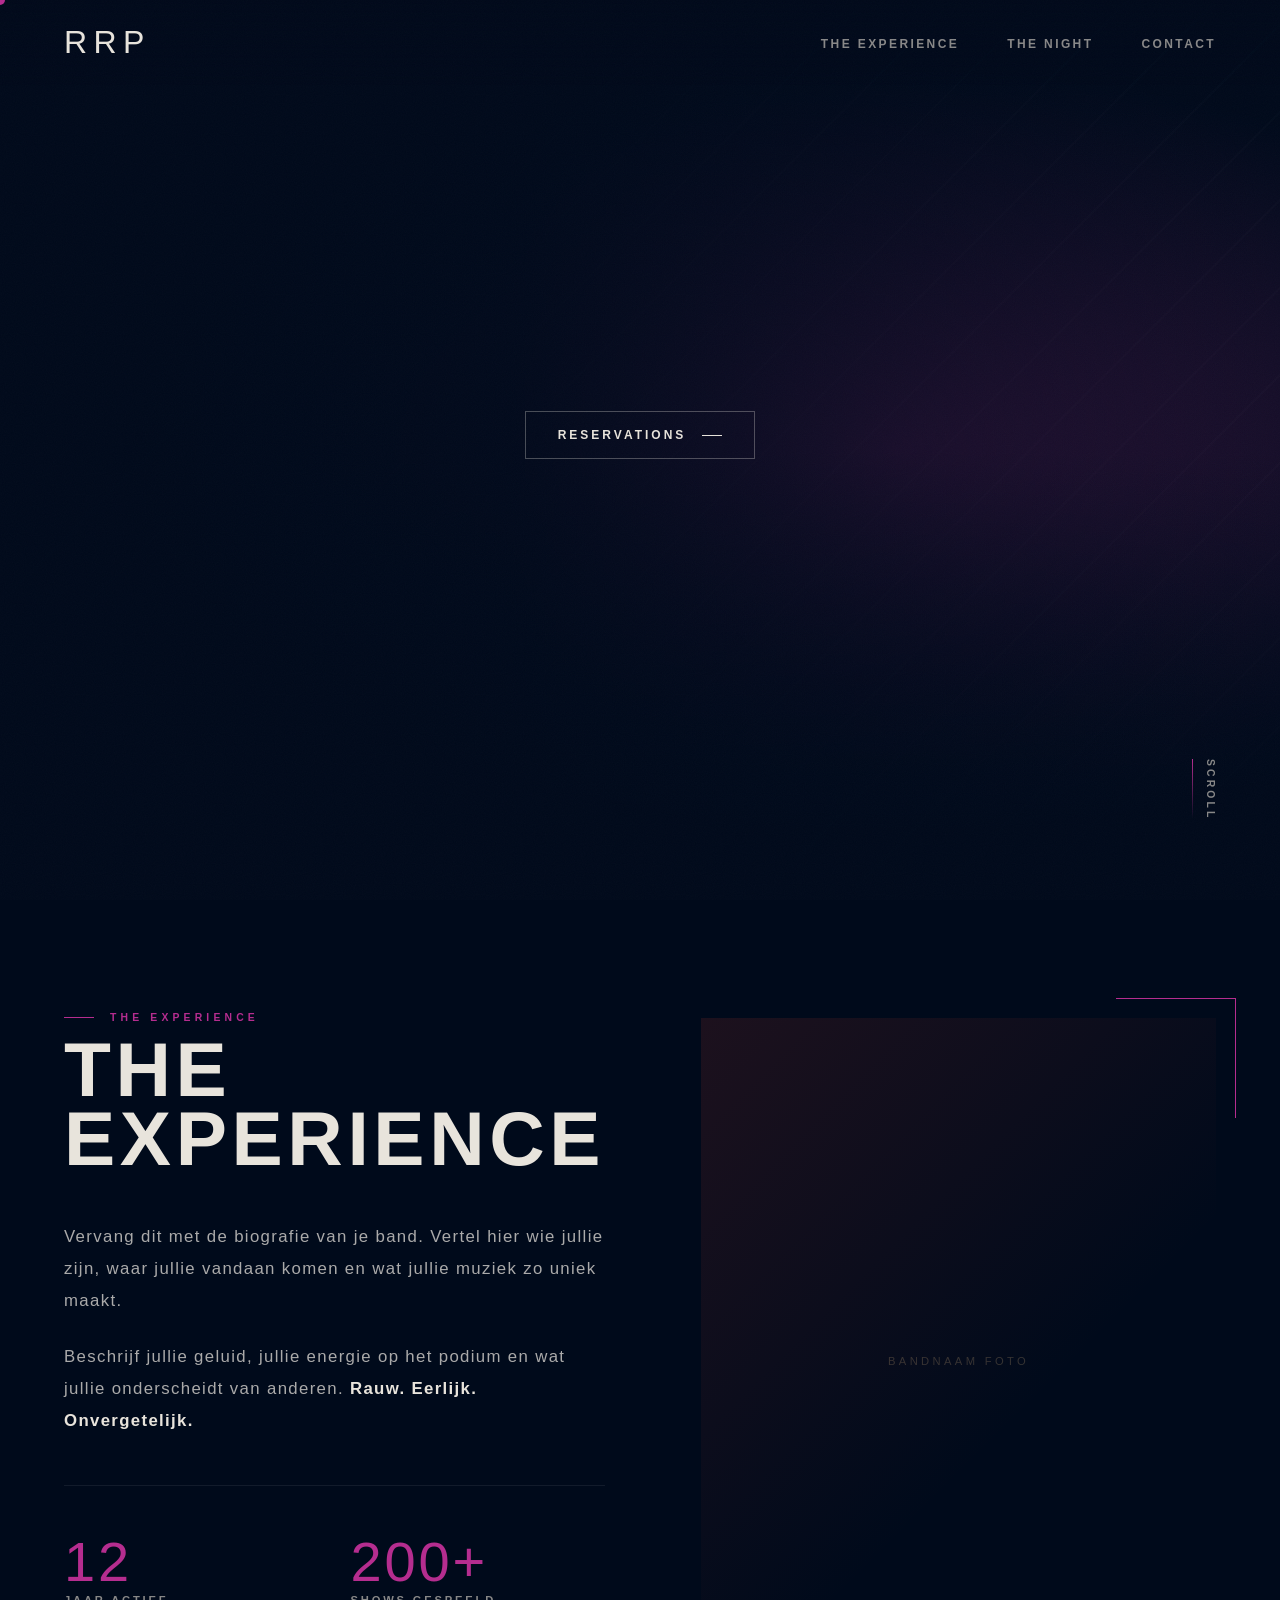
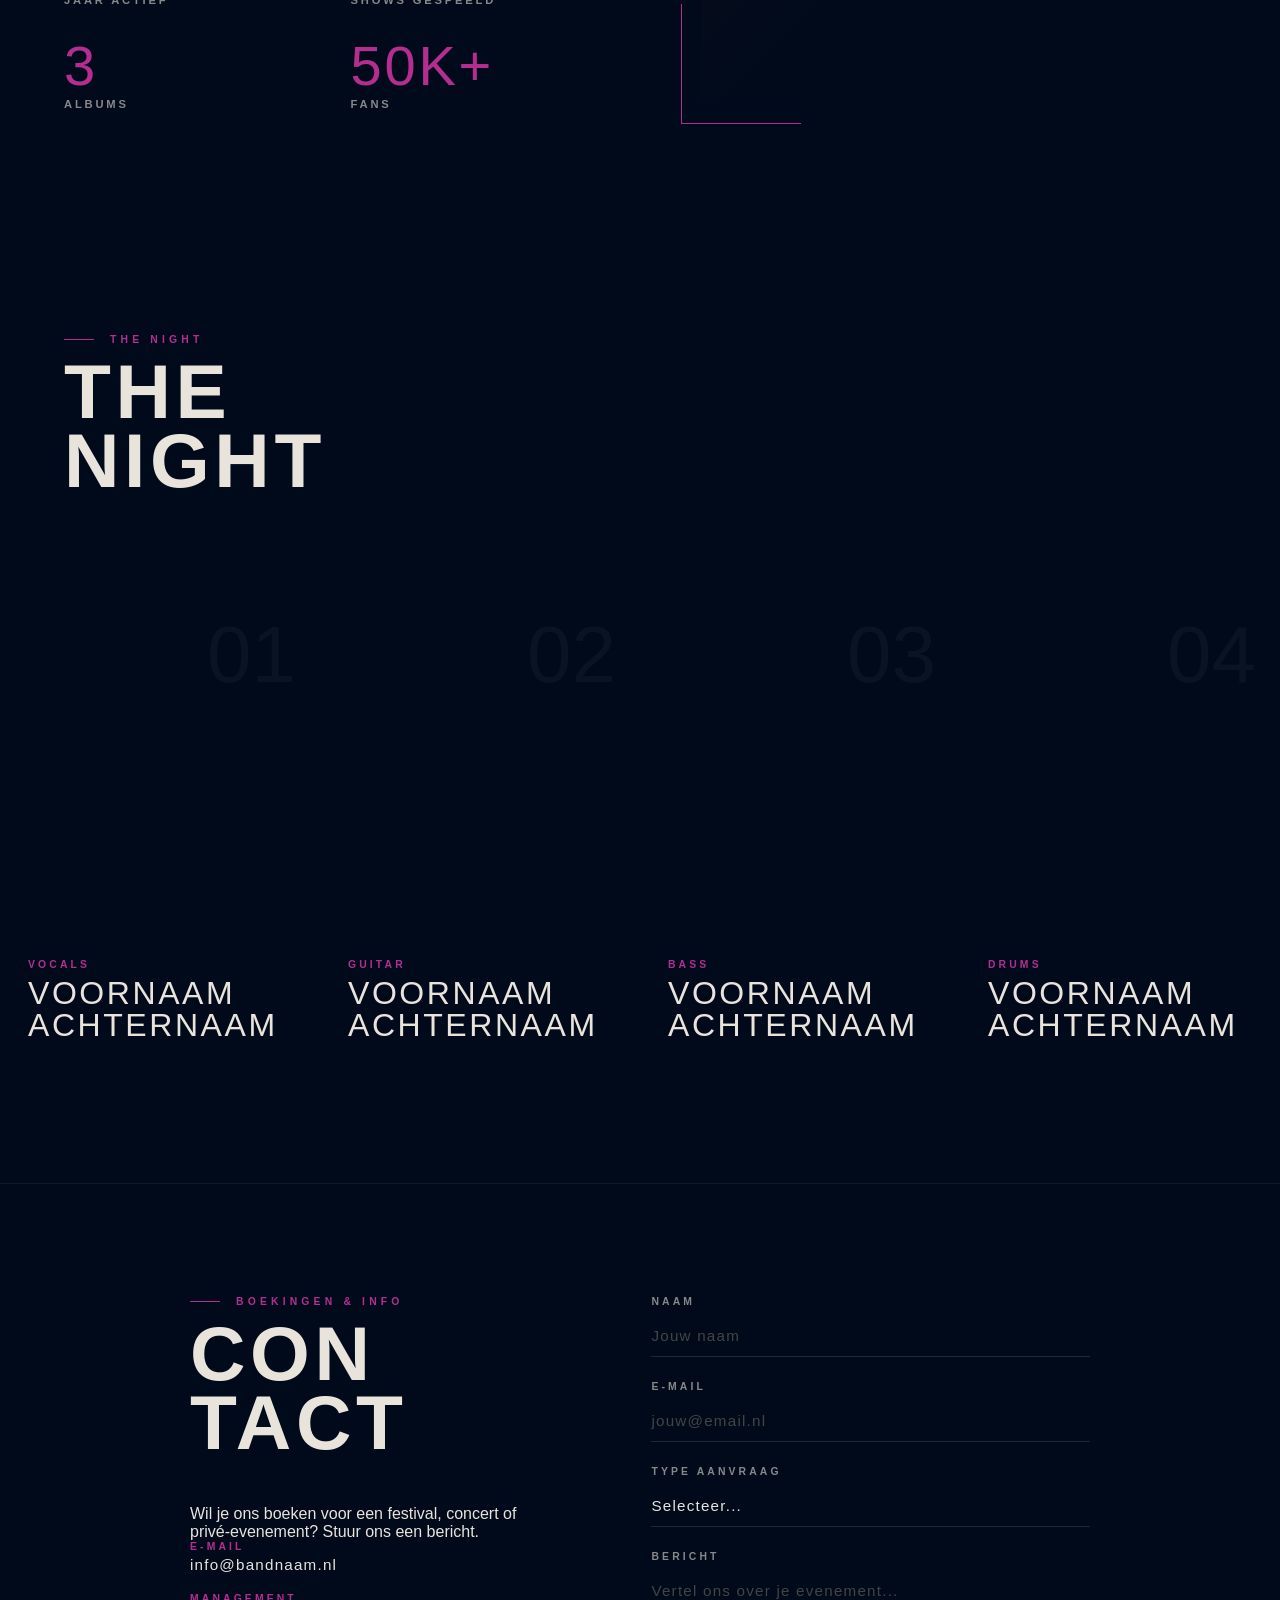
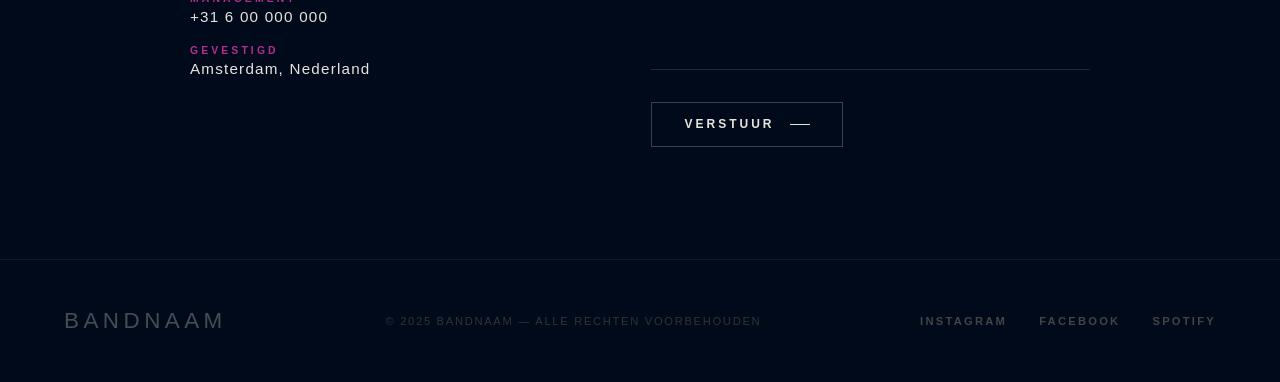
==== commit 5badffb1: "Update index.html" ====
--- a/rrp/index.html
+++ b/rrp/index.html
@@ -5,13 +5,12 @@
 <meta name="viewport" content="width=device-width, initial-scale=1.0">
 <title>Ricky's Rock Party — Official Site</title>
 <link rel="preconnect" href="https://fonts.googleapis.com">
-<link href="https://fonts.googleapis.com/css2?family=Bebas+Neue&display=swap" rel="stylesheet">
+<link href="https://fonts.googleapis.com/css2?family=Oswald:wght@300;400;700&display=swap" rel="stylesheet">
 <link rel="stylesheet" href="style.css">
 </head>
 <body>
 
 <div class="cursor" id="cursor"></div>
-<div class="cursor-ring" id="cursorRing"></div>
 
 <!-- NAV -->
 <nav>
@@ -30,18 +29,8 @@
   <div class="hero-bg"></div>
 
   <div class="hero-content">
-    <div class="hero-logo-wrap" id="heroLogoWrap">
-      <div class="hero-plectrum-wrap" id="heroPlectrum">
-        <svg viewBox="0 0 80 96" width="120" height="144">
-          <path d="M40 6 C22 6 8 18 8 34 C8 54 40 90 40 90 C40 90 72 54 72 34 C72 18 58 6 40 6 Z" fill="none" stroke="var(--red)" stroke-width="2.5"/>
-          <path d="M40 6 C22 6 8 18 8 34 C8 54 40 90 40 90 C40 90 72 54 72 34 C72 18 58 6 40 6 Z" fill="var(--red)" opacity="0.08"/>
-          <circle cx="40" cy="34" r="5" fill="var(--red)" opacity="0.5"/>
-        </svg>
-      </div>
-      <div class="hero-logo-inner" id="heroLogoInner">
-        <div class="hero-line1" id="heroLine1"></div>
-        <div class="hero-line2" id="heroLine2"></div>
-      </div>
+    <div class="hero-logo-wrap">
+      <div class="hero-svg-logo" id="heroSvgLogo"></div>
     </div>
     <a href="#contact" class="hero-cta">
       Reservations
@@ -59,8 +48,8 @@
 <section id="about">
   <div class="about-inner">
     <div class="about-text reveal">
-      <div class="section-label">Over ons</div>
-      <h2 class="section-title">OVER<br>DE BAND</h2>
+      <div class="section-label">The Experience</div>
+      <h2 class="section-title">THE<br>EXPERIENCE</h2>
       <p>Vervang dit met de biografie van je band. Vertel hier wie jullie zijn, waar jullie vandaan komen en wat jullie muziek zo uniek maakt.</p>
       <p>Beschrijf jullie geluid, jullie energie op het podium en wat jullie onderscheidt van anderen. <strong>Rauw. Eerlijk. Onvergetelijk.</strong></p>
 
@@ -101,8 +90,8 @@
 <section id="members" style="padding-left:0; padding-right:0;">
   <div class="members-inner">
     <div style="padding: 0 4rem 3rem;">
-      <div class="section-label reveal">De band</div>
-      <h2 class="section-title reveal reveal-delay-1">BAND<br>LEDEN</h2>
+      <div class="section-label reveal">The Night</div>
+      <h2 class="section-title reveal reveal-delay-1">THE<br>NIGHT</h2>
     </div>
 
     <div class="members-grid">
@@ -236,41 +225,11 @@
 </footer>
 
 <script>
-  // Custom cursor
+  // Custom cursor - dot only
   const cursor = document.getElementById('cursor');
-  const ring = document.getElementById('cursorRing');
-  let mx = 0, my = 0, rx = 0, ry = 0;
-
   document.addEventListener('mousemove', e => {
-    mx = e.clientX; my = e.clientY;
-    cursor.style.left = mx + 'px';
-    cursor.style.top = my + 'px';
-  });
-
-  function animateRing() {
-    rx += (mx - rx) * 0.12;
-    ry += (my - ry) * 0.12;
-    ring.style.left = rx + 'px';
-    ring.style.top = ry + 'px';
-    requestAnimationFrame(animateRing);
-  }
-  animateRing();
-
-  document.querySelectorAll('a, button, .member-card').forEach(el => {
-    el.addEventListener('mouseenter', () => {
-      cursor.style.width = '14px';
-      cursor.style.height = '14px';
-      ring.style.width = '50px';
-      ring.style.height = '60px';
-      ring.style.transform = 'translate(-50%, -50%) rotate(15deg)';
-    });
-    el.addEventListener('mouseleave', () => {
-      cursor.style.width = '10px';
-      cursor.style.height = '10px';
-      ring.style.width = '36px';
-      ring.style.height = '44px';
-      ring.style.transform = 'translate(-50%, -50%) rotate(0deg)';
-    });
+    cursor.style.left = e.clientX + 'px';
+    cursor.style.top = e.clientY + 'px';
   });
 
   // Scroll reveal
@@ -509,5 +468,361 @@
     setTimeout(runIntro, 600);
   })();
 </script>
+<script>
+(function() {
+  var SVGS = [
+    `<svg id="LOGO" xmlns="http://www.w3.org/2000/svg" version="1.1" viewBox="0 0 283.465 283.465">
+  
+  <g>
+    <g>
+      <path d="M64.23,221.886c0-.441.357-.798.798-.798h4.688c3.837,0,5.485,1.783,5.485,5.418v1.447c0,2.423-.774,3.971-2.423,4.644v.068c1.851.572,2.457,2.322,2.457,4.98v6.202c0,.441-.357.798-.798.798h-2.106c-.441,0-.798-.357-.798-.798v-6.404c0-2.188-.64-2.895-2.322-2.895h-.481c-.441,0-.798.357-.798.798v8.5c0,.441-.357.798-.798.798h-2.106c-.441,0-.798-.357-.798-.798v-21.962ZM69.278,231.184c1.38,0,2.221-.605,2.221-2.49v-1.818c0-1.683-.572-2.423-1.885-2.423h-.884c-.441,0-.798.357-.798.798v5.135c0,.441.357.798.798.798h.548Z" fill="#9b1889"/>
+      <path d="M81.728,239.059v-12.385c0-3.77,1.985-5.924,5.62-5.924s5.62,2.154,5.62,5.924v12.385c0,3.769-1.985,5.923-5.62,5.923s-5.62-2.154-5.62-5.923ZM89.267,239.294v-12.856c0-1.683-.74-2.322-1.918-2.322s-1.918.639-1.918,2.322v12.856c0,1.683.741,2.322,1.918,2.322s1.918-.639,1.918-2.322Z" fill="#9b1889"/>
+      <path d="M99.43,239.193v-12.654c0-3.635,1.885-5.789,5.453-5.789s5.452,2.154,5.452,5.789v3.846c0,.441-.357.798-.798.798h-1.904c-.441,0-.798-.357-.798-.798v-4.081c0-1.548-.741-2.187-1.851-2.187s-1.851.639-1.851,2.187v13.159c0,1.548.741,2.154,1.851,2.154s1.851-.606,1.851-2.154v-4.116c0-.441.357-.798.798-.798h1.904c.441,0,.798.357.798.798v3.847c0,3.634-1.885,5.788-5.452,5.788s-5.453-2.154-5.453-5.788Z" fill="#9b1889"/>
+      <path d="M117.557,221.088h2.106c.441,0,.798.357.798.798v5.169c0,.84,1.131,1.11,1.51.36l2.979-5.889c.136-.269.411-.438.712-.438h1.909c.596,0,.982.63.711,1.16l-3.672,7.203c-.093.183-.112.395-.053.592l4.076,13.575c.154.512-.23,1.028-.764,1.028h-2.203c-.353,0-.664-.232-.765-.57l-2.38-7.984c-.207-.695-1.159-.776-1.48-.126l-.498,1.007c-.054.11-.083.231-.083.354v6.521c0,.441-.357.798-.798.798h-2.106c-.441,0-.798-.357-.798-.798v-21.962c0-.441.357-.798.798-.798Z" fill="#9b1889"/>
+    </g>
+    <g>
+      <path d="M174.583,221.548c0-.441.357-.798.798-.798h4.688c3.837,0,5.485,1.783,5.485,5.418v1.447c0,2.423-.774,3.971-2.423,4.644v.068c1.851.572,2.457,2.322,2.457,4.98v6.202c0,.441-.357.798-.798.798h-2.106c-.441,0-.798-.357-.798-.798v-6.404c0-2.188-.64-2.895-2.322-2.895h-.481c-.441,0-.798.357-.798.798v8.5c0,.441-.357.798-.798.798h-2.106c-.441,0-.798-.357-.798-.798v-21.962ZM179.632,230.846c1.38,0,2.221-.605,2.221-2.49v-1.818c0-1.683-.572-2.423-1.885-2.423h-.884c-.441,0-.798.357-.798.798v5.135c0,.441.357.798.798.798h.548Z" fill="#9b1889"/>
+      <path d="M140.865,221.551c0-.442.358-.8.8-.8h4.652c3.702,0,5.519,2.053,5.519,5.822v1.868c0,3.769-1.817,5.822-5.519,5.822h-.95c-.442,0-.8.358-.8.8v8.446c0,.442-.358.8-.8.8h-2.102c-.442,0-.8-.358-.8-.8v-21.958ZM146.317,230.898c1.178,0,1.817-.538,1.817-2.221v-2.339c0-1.683-.639-2.222-1.817-2.222h-.95c-.442,0-.8.358-.8.8v5.181c0,.442.358.8.8.8h.95Z" fill="#9b1889"/>
+      <path d="M193.843,224.116h-2.274c-.441,0-.798-.357-.798-.798v-1.769c0-.441.357-.798.798-.798h9.846c.441,0,.798.357.798.798v1.769c0,.441-.357.798-.798.798h-2.274c-.441,0-.798.357-.798.798v18.597c0,.441-.357.798-.798.798h-2.106c-.441,0-.798-.357-.798-.798v-18.597c0-.441-.357-.798-.798-.798Z" fill="#9b1889"/>
+      <path d="M165.586,244.309h2.071c.492,0,.867-.441.788-.926l-3.577-21.962c-.063-.386-.396-.67-.788-.67h-3.657c-.391,0-.725.284-.788.67l-3.577,21.962c-.079.486.296.926.788.926h1.8c.398,0,.735-.293.79-.687l.758-5.408c.055-.394.392-.687.79-.687h2.254c.397,0,.734.292.79.686l.768,5.411c.056.393.393.686.79.686ZM161.672,234.212c-.485,0-.858-.429-.79-.909l1.184-8.447h.068l1.198,8.446c.068.481-.305.91-.79.91h-.869Z" fill="#9b1889"/>
+      <path d="M215.104,234.157l4.089-12.358c.171-.516-.214-1.049-.758-1.049h-1.998c-.352,0-.663.231-.764.569l-1.695,5.654c-.227.758-1.301.758-1.529,0l-1.695-5.654c-.101-.338-.412-.569-.764-.569h-1.998c-.544,0-.929.532-.758,1.049l4.089,12.358c.027.081.04.165.04.251v9.103c0,.441.357.798.798.798h2.106c.441,0,.798-.357.798-.798v-9.103c0-.085.014-.17.04-.251Z" fill="#9b1889"/>
+    </g>
+  </g>
+  <g>
+    <g id="plectrum">
+      <path id="ring-1" d="M161.523,51.978c-7.684-2.384-16.163-2.384-19.791-2.384s-12.1,0-19.785,2.385c-10.825,3.359-16.792,10.547-16.801,20.246,0,11.859,6.045,26.428,11.701,36.108,3.459,5.919,7.265,10.981,11.006,14.637,4.787,4.679,9.453,7.051,13.87,7.051s9.083-2.372,13.871-7.05c3.742-3.656,7.549-8.717,11.01-14.636,5.66-9.679,11.709-24.248,11.713-36.111,0-9.697-5.964-16.887-16.794-20.247ZM141.723,124.465c-12.182,0-31.022-33.082-31.022-52.24.016-17.078,24.035-17.075,31.038-17.075s31.022,0,31.022,17.075c-.007,19.163-18.856,52.24-31.038,52.24Z" fill="#9b1889" opacity=".8"/>
+      <path id="ring-2" d="M163.169,46.672c-8.489-2.633-17.562-2.633-21.437-2.633s-12.942,0-21.432,2.634c-13.15,4.08-20.699,13.392-20.71,25.552,0,12.968,6.437,28.604,12.46,38.911,3.706,6.342,7.828,11.808,11.919,15.808,5.861,5.729,11.834,8.633,17.753,8.633s11.892-2.904,17.754-8.631c4.092-3.998,8.216-9.464,11.924-15.805,6.027-10.307,12.468-25.942,12.473-38.915,0-12.158-7.546-21.471-20.704-25.553ZM166.605,108.336c-3.461,5.919-7.268,10.98-11.01,14.636-4.788,4.678-9.455,7.05-13.871,7.05s-9.083-2.372-13.87-7.051c-3.741-3.657-7.547-8.718-11.006-14.637-5.657-9.68-11.701-24.249-11.701-36.108.009-9.698,5.976-16.887,16.801-20.246,7.685-2.385,16.164-2.385,19.785-2.385s12.107,0,19.791,2.384c10.83,3.36,16.794,10.55,16.794,20.247-.004,11.863-6.053,26.432-11.713,36.111Z" fill="#9b1889" opacity=".4"/>
+      <path id="ring-3" d="M182.772,52.923c-4.299-5.306-10.341-9.194-17.957-11.557-9.293-2.883-18.957-2.883-23.083-2.883s-13.784,0-23.078,2.884c-7.612,2.362-13.652,6.249-17.952,11.554-4.355,5.373-6.661,12.047-6.668,19.304,0,14.078,6.829,30.779,13.219,41.714,3.953,6.765,8.39,12.635,12.833,16.977,6.936,6.779,14.215,10.216,21.637,10.216s14.7-3.436,21.636-10.213c4.442-4.34,8.881-10.21,12.837-16.975,6.394-10.935,13.227-27.636,13.232-41.719,0-7.253-2.302-13.928-6.657-19.303ZM171.401,111.14c-3.708,6.342-7.831,11.807-11.924,15.805-5.862,5.727-11.835,8.631-17.754,8.631s-11.892-2.905-17.753-8.633c-4.092-4-8.213-9.466-11.919-15.808-6.024-10.308-12.46-25.943-12.46-38.911.011-12.16,7.56-21.472,20.71-25.552,8.489-2.634,17.559-2.634,21.432-2.634s12.949,0,21.437,2.633c13.158,4.082,20.704,13.395,20.704,25.553-.005,12.973-6.446,28.608-12.473,38.915Z" fill="#9b1889" opacity=".2"/>
+    </g>
+    <path id="ring-0" d="M141.74,55.15c-7.003,0-31.022-.003-31.038,17.075,0,19.159,18.839,52.24,31.022,52.24s31.031-33.077,31.038-52.24c0-17.075-24.018-17.075-31.022-17.075ZM141.723,118.92c-7.193,0-25.477-28.643-25.477-46.695.003-2.847.011-11.529,25.485-11.529s25.486,8.677,25.486,11.529c-.006,18.05-18.3,46.695-25.494,46.695Z" fill="#9b1889"/>
+  </g>
+  <g>
+    <path d="M34.079,153.154h13.268v9.15l9.946-9.146,19.891,19.892-13.24,10.776,23.241,26.496-10.792,8.295-29.047-31.465v17.569h-13.268v-51.566ZM36.564,155.64l.175,47.085h7.947v-21.915l31.727,33.642,6.615-4.997-22.401-25.644,13.284-10.768-16.588-16.737-12.462,11.762v-12.428h-8.297ZM57.337,165.57l-7.329,8.624h14.595l-7.266-8.624ZM57.324,168.873l2.661,3.326h-5.321l2.661-3.326Z" fill="#9b1889"/>
+    <path d="M209.663,191.1h12.744c.292,2.102.92,3.694,1.883,4.774,1.343,1.548,3.095,2.321,5.255,2.321,2.131,0,3.854-.773,5.168-2.321,1.168-1.372,1.752-2.978,1.752-4.817,0-1.693-.511-3.138-1.533-4.336-.672-.817-1.81-1.577-3.416-2.277l5.868-11.474c8,3.62,12,9.562,12,17.824,0,5.284-1.752,9.839-5.255,13.664-3.912,4.204-8.788,6.306-14.627,6.306-4.438,0-8.408-1.329-11.912-3.985-4.905-3.679-7.547-8.905-7.927-15.678ZM246.626,165.436h-13.357c-.438-3.416-2-5.124-4.686-5.124-1.635,0-2.905.628-3.81,1.883-.672.876-1.007,1.898-1.007,3.066,0,1.898.905,3.27,2.715,4.117.555.263,1.839.628,3.854,1.095l-5.868,11.605c-3.591-.992-6.365-2.393-8.321-4.204-3.504-3.269-5.255-7.474-5.255-12.613,0-4.73,1.562-8.759,4.686-12.087,3.445-3.679,7.81-5.518,13.094-5.518,4.029,0,7.591,1.11,10.686,3.328,4.496,3.27,6.919,8.087,7.27,14.452Z" fill="#9b1889"/>
+    <path d="M184.98,150.603l-2.185-.019-12.399,27.118,3.533.043c3.022,0,5.34.819,6.958,2.458,1.089,1.116,1.634,2.964,1.634,5.544v22.07h2.145v1.359h-10.826v-23.952c0-2.824-.366-4.55-1.099-5.177-.732-.628-1.779-.942-3.139-.942h-3.555v30.071h-10.827v-1.359h2.145v-57.214h-2.145v-1.359h12.918v1.359h-2.091v27.143h2.091l12.237-27.143h-2.091v-1.359h6.694v1.359Z" fill="#9b1889"/>
+    <path d="M150.507,161.529l-7.582,7.441-10.77-10.983v37.203l2.622,2.551,8.148-8.22,7.299,7.157-14.881,14.81-13.18-13.109v-37.628l13.889-13.818,14.455,14.597Z" fill="#9b1889"/>
+    <path d="M205.686,169.694c.672-3.007,1.525-5.481,2.562-7.423,1.036-1.942,2.168-3.635,3.394-5.08,1.226-1.445,2.657-2.182,4.292-2.212,1.635-.029,2.905.628,3.81,1.971.905,1.343,1.255,2.628,1.051,3.854-.204,1.226-.489,2.212-.854,2.956-.365.744-.796,1.058-1.292.942-.496-.116-.985-.482-1.467-1.095s-1.08-.773-1.796-.482c-.715.292-1.577.927-2.584,1.905-1.007.979-1.671,1.964-1.993,2.956-.321.993-1.19,3.832-2.606,8.518-1.416,4.686-3.358,9.613-5.825,14.78-2.467,5.168-6.138,8.884-11.014,11.146-4.876,2.263-9.255,3.219-13.138,2.869-3.882-.35-7.569-.153-11.058.591-3.488.744-4.131.175-1.927-1.708,2.206-1.883,4.956-2.606,8.255-2.168,3.3.438,6.169.432,8.606-.022,2.438-.453,5.241-1.927,8.408-4.423,3.168-2.496,4.89-5.058,5.168-7.686.277-2.627.38-4.707.307-6.24-.073-1.533-.343-3.803-.81-6.81-.467-3.007-.817-6.641-1.051-10.905-1.489.817-2.24.825-2.255.022-.015-.803.445-1.708,1.38-2.715.934-1.007,2.102-1.839,3.504-2.496,1.401-.657,2.445-.685,3.131-.088.686.599.993,1.409.92,2.431-.073,1.022-.299,1.708-.679,2.058s-.635,1.336-.766,2.956c-.131,1.62.212,6.168,1.029,13.642,2.131-3.562,3.898-7.576,5.299-12.043Z" fill="#9b1889"/>
+    <path d="M88.453,159.719c.535-.082.937-.144,1.206-.185.268-.041.649-.062,1.144-.062.866,0,1.649.113,2.35.339.701.227,1.319.65,1.856,1.269.164.618.588,1.186,1.268,1.701.681.516,1.412.877,2.196,1.083h1.175c.371,2.804.628,4.877.773,6.216.144,1.341.217,2.774.217,4.299,0,1.855-.145,3.65-.433,5.382,0,4.452.103,7.67.31,9.649.206,1.979.557,3.938,1.052,5.876.33.455.701.68,1.113.68.288,0,.701-.174,1.237-.526.535-.349.928-.526,1.175-.526.453,0,.845.309,1.175.928l2.722.309c0,.495.123.783.371.866.124-.535.597-.804,1.423-.804.33,0,.67-.01,1.021-.032.35-.019.628-.133.835-.339.535.454.763.804.681,1.051-.207.083-.516.083-.928,0-.412-.082-.681-.124-.804-.124-.619,0-1.073.331-1.361.99-.165.536-.021,1.011.433,1.422.453.414.948.672,1.484.774.536.103.999.196,1.392.279.392.083.546.392.464.928-.207.247-.711.484-1.515.71-.804.227-1.268.629-1.392,1.207l1.051.866c-1.072.288-2.381.505-3.927.65-1.547.145-3.062.217-4.547.217-.123-.659-.268-1.186-.433-1.578s-.432-.588-.804-.588c-.289,0-.578.145-.866.433-.289.288-.516.536-.681.742-.165.207-.165.474,0,.804-.33.124-.598.186-.804.186-.412,0-.856-.341-1.33-1.021-.475-.681-1.021-.917-1.639-.712-.083.742-.32,1.268-.712,1.577-.392.31-.876.465-1.454.465-1.443-.164-2.866-.33-4.267-.495,0-.164-.073-.319-.217-.463-.145-.145-.3-.32-.464-.527-.495-.206-.98-.03-1.454.527-.474.556-.918.772-1.33.65h-8.103c.082-.536-.062-1.258-.433-2.165-.371-.906-.557-1.505-.557-1.794,0-.494.206-.906.619-1.237.577-.123,1.092-.185,1.546-.185.495,0,1.154.083,1.979.247.825.165,1.423.248,1.794.248.866,0,1.69-.33,2.474-.99v-2.783c.33.083.577.124.742.124.619,0,1.237-.175,1.856-.527.619-.349,1.03-.835,1.237-1.453l.31-3.465c.247-.082.628-.072,1.144.032.515.103.855.154,1.021.154.701,0,1.195-.35,1.485-1.052.164-.742-.124-1.505-.866-2.288-.207.124-.392.185-.557.185-.165,0-.423-.071-.774-.215s-.588-.217-.711-.217c-.248,0-.433.041-.557.123-.124-.495.186-1.083.928-1.763s1.114-1.185,1.114-1.516c0-.371-.331-.782-.99-1.237,0-.287.35-.782,1.052-1.484.701-.701,1.052-1.277,1.052-1.732,0-.287-.062-.494-.186-.618s-.742-.309-1.856-.557c-1.113-.247-1.774-.639-1.979-1.175.412-.618.773-1.144,1.083-1.577.309-.433.69-.65,1.144-.65,0,.866.412,1.608,1.237,2.226.248.124.546.032.897-.279.35-.309.567-.484.65-.526-.33-.701-1.217-1.443-2.66-2.226-1.444-.783-2.165-1.691-2.165-2.723,0-.287.062-.658.186-1.113-.207-.495-.536-.825-.99-.989-.454-.164-.99-.248-1.608-.248-.825.041-1.403.062-1.732.062-.784,0-1.176-.247-1.176-.742,0-.33.144-.783.433-1.361.164-.948-.123-1.71-.866-2.288-.372.702-.887,1.051-1.547,1.051-.371,0-.949-.164-1.732-.494-.784-.33-1.258-.495-1.423-.495-.331,0-.578.154-.743.463s-.247.897-.247,1.763v.866c-.866,0-1.506-.588-1.918-1.763-.412-1.175-.928-1.927-1.546-2.258.082-.124.484-.515,1.206-1.175.721-.659,1.185-1.237,1.392-1.732.164.414.67.804,1.515,1.175.845.371,1.557.681,2.134.928.577.247,1.03.371,1.361.371.453,0,1.03-.226,1.732-.68.701-.454,1.216-.68,1.546-.68.288,0,.535.083.742.247,1.03.207,1.772-.247,2.227-1.361l-.68-1.546ZM87.772,198.069c.041.371.268.64.681.804.412.165.804.186,1.175.062v-.866c.041-.288-.062-.535-.31-.742-.247-.206-.516-.309-.804-.309-.66,0-.908.35-.742,1.051ZM97.421,143.266h1.547c.495,2.557,1.01,5.113,1.546,7.67,0,.783-.134,1.474-.402,2.072-.269.599-.753,1.105-1.454,1.516-.083-.288-.238-.567-.464-.835-.227-.269-.485-.403-.773-.403-.66-.164-1.175.022-1.546.557l.371,1.855c-.207.207-.557.309-1.052.309-.536,0-.949.022-1.237.062-.207-.164-.495-.742-.866-1.732-.372-.989-.804-1.484-1.299-1.484-.33,0-.701.145-1.113.433-.743-.164-1.258-.443-1.547-.835-.289-.392-.433-.876-.433-1.454,0-.371.103-1.011.31-1.918.206-.906.309-1.524.309-1.855s-.061-.618-.186-.866c.783-1.938,1.959-2.907,3.526-2.907.371,0,.804.062,1.299.186.577-.04,1.103.444,1.578,1.454.473,1.011.917,1.516,1.33,1.516.288,0,.597-.083.928-.248.248-.247.495-.515.743-.804.247-.288.288-.639.123-1.051-.412-.288-.825-.578-1.237-.866v-.371ZM89.999,148.771c.206.124.464.455.773.99.31.536.608.804.897.804.123,0,.309-.062.557-.186l.186-1.731c-.165-.495-.536-.743-1.113-.743-.331,0-.661.103-.99.31-.33.207-.432.392-.309.556ZM90.37,200.482l-.371-.309v.99l.371-.681ZM91.545,165.039v1.546h1.918c-.124-.082-.31-.392-.557-.928-.248-.535-.536-.804-.866-.804-.124,0-.289.062-.495.186ZM92.226,170.05c-.371.164-.599.432-.681.804v1.113c.288.288.577.505.866.65.288.145.597.217.928.217s.659-.124.99-.371v-.31c-.207-.866-.372-1.462-.495-1.793-.123-.33-.413-.495-.866-.495-.165,0-.412.062-.742.186ZM92.411,144.812h-.495v.866h.495v-.866ZM92.411,160.709l.681,1.546c.123-.124.237-.226.34-.309.102-.083.217-.083.34,0v-.866c-.165-.288-.392-.433-.68-.433-.289.041-.516.062-.681.062ZM92.782,197.76v1.546h.681c.206-.124.309-.411.309-.866-.454-.535-.783-.763-.99-.68ZM97.421,165.41c-.495.165-.845.444-1.052.835-.207.393-.247.753-.123,1.083.123.331.495.495,1.114.495h.742c.577-.411.866-1.051.866-1.917-.331-.535-.846-.701-1.547-.495ZM96.556,172.152c.453.619.948.928,1.484.928.248,0,.453-.082.619-.247v-.866c.248-.701-.165-1.052-1.237-1.052-.701,0-1.052.248-1.052.743,0,.123.062.288.186.494ZM97.112,174.75v1.546c.206.371.453.557.742.557s.659-.248,1.114-.742c.453-.495.68-.783.68-.866l-.123-.186-.743.742.186.124c-.083-.288-.248-.588-.495-.897s-.516-.465-.804-.465c-.165,0-.351.062-.557.186ZM98.102,193.925c-.207,0-.392.073-.557.217-.165.146-.207.3-.124.465h.681v-.681ZM98.102,179.761l-.31,1.175c.124.371.515.556,1.176.556h.68c.124-.453.062-.897-.186-1.33-.248-.433-.701-.567-1.361-.401ZM98.102,159.719c.412-.082.69.011.835.279.144.269.278.505.402.712-.165,0-.362-.072-.588-.217-.227-.145-.444-.175-.65-.094v-.68ZM98.658,147.905l.31.743c.329-.33.453-.578.371-.743h-.681ZM101.256,197.76v1.237c0,.454.164.783.495.989.577,0,.928-.123,1.052-.371.247-.247.371-.556.371-.927,0-.412-.114-.763-.341-1.052-.227-.287-.505-.433-.835-.433-.248,0-.495.186-.743.557ZM107.999,197.389c-.248-.412-.557-.619-.928-.619s-.722.165-1.051.495c-.331.331-.495.723-.495,1.175l1.608,1.546,1.175-1.051c.041-.371.062-.659.062-.866,0-.288-.123-.515-.371-.68Z" fill="#9b1889"/>
+  </g>
+</svg>`,
+    `<svg id="LOGO" xmlns="http://www.w3.org/2000/svg" version="1.1" viewBox="0 0 283.465 283.465">
+  
+  <g>
+    <g>
+      <path d="M64.23,221.886c0-.441.357-.798.798-.798h4.688c3.837,0,5.485,1.783,5.485,5.418v1.447c0,2.423-.774,3.971-2.423,4.644v.068c1.851.572,2.457,2.322,2.457,4.98v6.202c0,.441-.357.798-.798.798h-2.106c-.441,0-.798-.357-.798-.798v-6.404c0-2.188-.64-2.895-2.322-2.895h-.481c-.441,0-.798.357-.798.798v8.5c0,.441-.357.798-.798.798h-2.106c-.441,0-.798-.357-.798-.798v-21.962ZM69.278,231.184c1.38,0,2.221-.605,2.221-2.49v-1.818c0-1.683-.572-2.423-1.885-2.423h-.884c-.441,0-.798.357-.798.798v5.135c0,.441.357.798.798.798h.548Z" fill="#9b1889"/>
+      <path d="M81.728,239.059v-12.385c0-3.77,1.985-5.924,5.62-5.924s5.62,2.154,5.62,5.924v12.385c0,3.769-1.985,5.923-5.62,5.923s-5.62-2.154-5.62-5.923ZM89.267,239.294v-12.856c0-1.683-.74-2.322-1.918-2.322s-1.918.639-1.918,2.322v12.856c0,1.683.741,2.322,1.918,2.322s1.918-.639,1.918-2.322Z" fill="#9b1889"/>
+      <path d="M99.43,239.193v-12.654c0-3.635,1.885-5.789,5.453-5.789s5.452,2.154,5.452,5.789v3.846c0,.441-.357.798-.798.798h-1.904c-.441,0-.798-.357-.798-.798v-4.081c0-1.548-.741-2.187-1.851-2.187s-1.851.639-1.851,2.187v13.159c0,1.548.741,2.154,1.851,2.154s1.851-.606,1.851-2.154v-4.116c0-.441.357-.798.798-.798h1.904c.441,0,.798.357.798.798v3.847c0,3.634-1.885,5.788-5.452,5.788s-5.453-2.154-5.453-5.788Z" fill="#9b1889"/>
+      <path d="M117.557,221.088h2.106c.441,0,.798.357.798.798v5.169c0,.84,1.131,1.11,1.51.36l2.979-5.889c.136-.269.411-.438.712-.438h1.909c.596,0,.982.63.711,1.16l-3.672,7.203c-.093.183-.112.395-.053.592l4.076,13.575c.154.512-.23,1.028-.764,1.028h-2.203c-.353,0-.664-.232-.765-.57l-2.38-7.984c-.207-.695-1.159-.776-1.48-.126l-.498,1.007c-.054.11-.083.231-.083.354v6.521c0,.441-.357.798-.798.798h-2.106c-.441,0-.798-.357-.798-.798v-21.962c0-.441.357-.798.798-.798Z" fill="#9b1889"/>
+    </g>
+    <g>
+      <path d="M174.583,221.548c0-.441.357-.798.798-.798h4.688c3.837,0,5.485,1.783,5.485,5.418v1.447c0,2.423-.774,3.971-2.423,4.644v.068c1.851.572,2.457,2.322,2.457,4.98v6.202c0,.441-.357.798-.798.798h-2.106c-.441,0-.798-.357-.798-.798v-6.404c0-2.188-.64-2.895-2.322-2.895h-.481c-.441,0-.798.357-.798.798v8.5c0,.441-.357.798-.798.798h-2.106c-.441,0-.798-.357-.798-.798v-21.962ZM179.632,230.846c1.38,0,2.221-.605,2.221-2.49v-1.818c0-1.683-.572-2.423-1.885-2.423h-.884c-.441,0-.798.357-.798.798v5.135c0,.441.357.798.798.798h.548Z" fill="#9b1889"/>
+      <path d="M140.865,221.551c0-.442.358-.8.8-.8h4.652c3.702,0,5.519,2.053,5.519,5.822v1.868c0,3.769-1.817,5.822-5.519,5.822h-.95c-.442,0-.8.358-.8.8v8.446c0,.442-.358.8-.8.8h-2.102c-.442,0-.8-.358-.8-.8v-21.958ZM146.317,230.898c1.178,0,1.817-.538,1.817-2.221v-2.339c0-1.683-.639-2.222-1.817-2.222h-.95c-.442,0-.8.358-.8.8v5.181c0,.442.358.8.8.8h.95Z" fill="#9b1889"/>
+      <path d="M193.843,224.116h-2.274c-.441,0-.798-.357-.798-.798v-1.769c0-.441.357-.798.798-.798h9.846c.441,0,.798.357.798.798v1.769c0,.441-.357.798-.798.798h-2.274c-.441,0-.798.357-.798.798v18.597c0,.441-.357.798-.798.798h-2.106c-.441,0-.798-.357-.798-.798v-18.597c0-.441-.357-.798-.798-.798Z" fill="#9b1889"/>
+      <path d="M165.586,244.309h2.071c.492,0,.867-.441.788-.926l-3.577-21.962c-.063-.386-.396-.67-.788-.67h-3.657c-.391,0-.725.284-.788.67l-3.577,21.962c-.079.486.296.926.788.926h1.8c.398,0,.735-.293.79-.687l.758-5.408c.055-.394.392-.687.79-.687h2.254c.397,0,.734.292.79.686l.768,5.411c.056.393.393.686.79.686ZM161.672,234.212c-.485,0-.858-.429-.79-.909l1.184-8.447h.068l1.198,8.446c.068.481-.305.91-.79.91h-.869Z" fill="#9b1889"/>
+      <path d="M215.104,234.157l4.089-12.358c.171-.516-.214-1.049-.758-1.049h-1.998c-.352,0-.663.231-.764.569l-1.695,5.654c-.227.758-1.301.758-1.529,0l-1.695-5.654c-.101-.338-.412-.569-.764-.569h-1.998c-.544,0-.929.532-.758,1.049l4.089,12.358c.027.081.04.165.04.251v9.103c0,.441.357.798.798.798h2.106c.441,0,.798-.357.798-.798v-9.103c0-.085.014-.17.04-.251Z" fill="#9b1889"/>
+    </g>
+  </g>
+  <g>
+    <g id="plectrum">
+      <path id="ring-1" d="M161.523,51.978c-7.684-2.384-16.163-2.384-19.791-2.384s-12.1,0-19.785,2.385c-10.825,3.359-16.792,10.547-16.801,20.246,0,11.859,6.045,26.428,11.701,36.108,3.459,5.919,7.265,10.981,11.006,14.637,4.787,4.679,9.453,7.051,13.87,7.051s9.083-2.372,13.871-7.05c3.742-3.656,7.549-8.717,11.01-14.636,5.66-9.679,11.709-24.248,11.713-36.111,0-9.697-5.964-16.887-16.794-20.247ZM141.723,124.465c-12.182,0-31.022-33.082-31.022-52.24.016-17.078,24.035-17.075,31.038-17.075s31.022,0,31.022,17.075c-.007,19.163-18.856,52.24-31.038,52.24Z" fill="#9b1889" opacity=".8"/>
+      <path id="ring-2" d="M163.169,46.672c-8.489-2.633-17.562-2.633-21.437-2.633s-12.942,0-21.432,2.634c-13.15,4.08-20.699,13.392-20.71,25.552,0,12.968,6.437,28.604,12.46,38.911,3.706,6.342,7.828,11.808,11.919,15.808,5.861,5.729,11.834,8.633,17.753,8.633s11.892-2.904,17.754-8.631c4.092-3.998,8.216-9.464,11.924-15.805,6.027-10.307,12.468-25.942,12.473-38.915,0-12.158-7.546-21.471-20.704-25.553ZM166.605,108.336c-3.461,5.919-7.268,10.98-11.01,14.636-4.788,4.678-9.455,7.05-13.871,7.05s-9.083-2.372-13.87-7.051c-3.741-3.657-7.547-8.718-11.006-14.637-5.657-9.68-11.701-24.249-11.701-36.108.009-9.698,5.976-16.887,16.801-20.246,7.685-2.385,16.164-2.385,19.785-2.385s12.107,0,19.791,2.384c10.83,3.36,16.794,10.55,16.794,20.247-.004,11.863-6.053,26.432-11.713,36.111Z" fill="#9b1889" opacity=".4"/>
+      <path id="ring-3" d="M182.772,52.923c-4.299-5.306-10.341-9.194-17.957-11.557-9.293-2.883-18.957-2.883-23.083-2.883s-13.784,0-23.078,2.884c-7.612,2.362-13.652,6.249-17.952,11.554-4.355,5.373-6.661,12.047-6.668,19.304,0,14.078,6.829,30.779,13.219,41.714,3.953,6.765,8.39,12.635,12.833,16.977,6.936,6.779,14.215,10.216,21.637,10.216s14.7-3.436,21.636-10.213c4.442-4.34,8.881-10.21,12.837-16.975,6.394-10.935,13.227-27.636,13.232-41.719,0-7.253-2.302-13.928-6.657-19.303ZM171.401,111.14c-3.708,6.342-7.831,11.807-11.924,15.805-5.862,5.727-11.835,8.631-17.754,8.631s-11.892-2.905-17.753-8.633c-4.092-4-8.213-9.466-11.919-15.808-6.024-10.308-12.46-25.943-12.46-38.911.011-12.16,7.56-21.472,20.71-25.552,8.489-2.634,17.559-2.634,21.432-2.634s12.949,0,21.437,2.633c13.158,4.082,20.704,13.395,20.704,25.553-.005,12.973-6.446,28.608-12.473,38.915Z" fill="#9b1889" opacity=".2"/>
+    </g>
+    <path id="ring-0" d="M141.74,55.15c-7.003,0-31.022-.003-31.038,17.075,0,19.159,18.839,52.24,31.022,52.24s31.031-33.077,31.038-52.24c0-17.075-24.018-17.075-31.022-17.075ZM141.723,118.92c-7.193,0-25.477-28.643-25.477-46.695.003-2.847.011-11.529,25.485-11.529s25.486,8.677,25.486,11.529c-.006,18.05-18.3,46.695-25.494,46.695Z" fill="#9b1889"/>
+  </g>
+  <path d="M95.106,160.629c.396-.06.693-.106.892-.137.198-.031.48-.046.846-.046.64,0,1.219.084,1.737.251.518.168.975.48,1.372.938.121.457.434.877.937,1.257.503.381,1.044.648,1.623.8h.869c.274,2.073.464,3.605.571,4.595.107.991.16,2.05.16,3.178,0,1.371-.107,2.698-.32,3.978,0,3.291.076,5.67.229,7.133.152,1.463.411,2.911.777,4.343.244.336.518.503.823.503.213,0,.518-.129.915-.388.396-.258.686-.388.869-.388.335,0,.625.228.869.686l2.012.228c0,.366.091.579.274.64.092-.396.442-.594,1.052-.594.244,0,.495-.007.754-.023.259-.014.464-.098.617-.251.396.335.564.594.503.777-.153.061-.382.061-.686,0-.305-.06-.503-.092-.594-.092-.457,0-.793.245-1.006.732-.122.397-.016.747.32,1.051.335.306.7.496,1.097.572.396.076.739.145,1.029.206.29.061.404.29.343.686-.153.183-.526.358-1.12.525-.594.168-.937.465-1.029.892l.777.64c-.793.213-1.76.373-2.903.48-1.143.107-2.263.16-3.361.16-.091-.487-.198-.877-.32-1.166s-.32-.434-.594-.434c-.214,0-.427.107-.64.32-.214.213-.382.397-.503.549-.122.153-.122.351,0,.594-.244.092-.442.138-.594.138-.305,0-.633-.252-.983-.754-.351-.504-.754-.678-1.212-.526-.062.549-.236.937-.526,1.165-.29.229-.648.344-1.075.344-1.067-.121-2.119-.244-3.154-.366,0-.121-.054-.236-.16-.343-.107-.107-.222-.236-.343-.389-.366-.152-.724-.022-1.075.389-.351.411-.678.571-.983.48h-5.99c.061-.397-.046-.93-.32-1.601-.274-.67-.411-1.112-.411-1.326,0-.365.152-.67.457-.915.426-.091.807-.137,1.143-.137.366,0,.853.061,1.463.183.61.122,1.052.183,1.326.183.64,0,1.249-.244,1.829-.732v-2.057c.244.061.427.092.549.092.457,0,.915-.129,1.372-.389.457-.258.762-.617.915-1.074l.229-2.561c.183-.06.464-.053.846.023.381.076.632.114.754.114.518,0,.883-.259,1.098-.778.121-.549-.092-1.112-.64-1.691-.153.092-.29.137-.411.137-.122,0-.313-.052-.572-.159s-.434-.16-.526-.16c-.183,0-.32.031-.411.091-.092-.366.137-.8.686-1.303s.823-.876.823-1.12c0-.274-.245-.578-.732-.915,0-.212.259-.578.777-1.097.518-.518.777-.944.777-1.28,0-.212-.046-.365-.137-.457s-.549-.228-1.372-.412c-.823-.183-1.311-.472-1.463-.869.304-.457.571-.845.8-1.165.228-.32.51-.48.846-.48,0,.64.304,1.189.915,1.646.183.092.404.023.663-.206.259-.228.419-.358.48-.388-.244-.518-.899-1.066-1.966-1.646-1.067-.579-1.6-1.25-1.6-2.012,0-.212.046-.486.137-.823-.153-.366-.397-.61-.732-.731-.336-.121-.732-.183-1.189-.183-.61.031-1.037.046-1.28.046-.58,0-.869-.183-.869-.549,0-.244.107-.579.32-1.006.121-.7-.091-1.264-.64-1.691-.275.519-.656.777-1.143.777-.274,0-.701-.121-1.28-.365-.58-.244-.93-.366-1.052-.366-.245,0-.427.114-.549.343s-.183.663-.183,1.303v.64c-.64,0-1.113-.434-1.418-1.303-.305-.869-.686-1.424-1.143-1.669.061-.092.358-.38.892-.869.533-.487.876-.915,1.029-1.28.121.306.495.594,1.12.869.625.274,1.151.504,1.578.686.427.183.762.274,1.006.274.335,0,.762-.167,1.28-.503.518-.335.899-.503,1.143-.503.213,0,.396.061.549.183.762.153,1.31-.183,1.646-1.006l-.503-1.143ZM94.603,188.977c.03.274.198.473.503.594.304.122.594.138.869.046v-.64c.03-.213-.046-.396-.229-.549-.183-.152-.381-.228-.594-.228-.488,0-.671.259-.549.777ZM101.736,148.467h1.143c.366,1.89.746,3.779,1.143,5.67,0,.579-.099,1.09-.297,1.531-.199.442-.557.816-1.075,1.12-.062-.213-.176-.419-.343-.617-.168-.199-.358-.298-.571-.298-.488-.121-.869.016-1.143.412l.274,1.371c-.153.153-.411.228-.777.228-.397,0-.701.016-.915.046-.153-.121-.366-.549-.64-1.28-.275-.731-.594-1.097-.96-1.097-.244,0-.518.107-.823.32-.549-.121-.93-.327-1.143-.617-.214-.29-.32-.647-.32-1.075,0-.274.076-.747.229-1.418.152-.67.228-1.127.228-1.371s-.045-.457-.137-.64c.579-1.432,1.448-2.149,2.606-2.149.274,0,.594.046.96.138.427-.03.815.328,1.166,1.075.35.747.678,1.12.983,1.12.213,0,.442-.061.686-.183.183-.183.366-.38.549-.594.183-.213.213-.472.091-.777-.305-.213-.61-.427-.915-.64v-.274ZM96.249,152.536c.152.092.343.336.571.732.229.397.45.594.663.594.091,0,.228-.046.411-.138l.137-1.28c-.122-.366-.397-.549-.823-.549-.245,0-.488.076-.732.229-.244.153-.32.29-.228.411ZM96.523,190.761l-.274-.228v.732l.274-.504ZM97.392,164.562v1.143h1.418c-.092-.06-.229-.29-.411-.686-.183-.396-.397-.594-.64-.594-.092,0-.214.046-.366.138ZM97.895,168.265c-.274.121-.442.319-.503.594v.823c.213.213.427.373.64.48.213.107.442.16.686.16s.487-.092.732-.274v-.229c-.153-.64-.275-1.081-.366-1.325-.091-.244-.305-.366-.64-.366-.122,0-.305.046-.549.138ZM98.032,149.61h-.366v.64h.366v-.64ZM98.032,161.361l.503,1.143c.091-.092.175-.167.251-.228.076-.061.16-.061.251,0v-.64c-.122-.213-.29-.32-.503-.32-.214.031-.382.046-.503.046ZM98.306,188.749v1.143h.503c.152-.092.228-.304.228-.64-.336-.396-.579-.564-.732-.503ZM101.736,164.836c-.366.122-.625.328-.777.617-.153.29-.183.557-.091.8.091.245.366.366.823.366h.549c.426-.304.64-.777.64-1.417-.245-.396-.625-.518-1.143-.366ZM101.096,169.819c.335.458.7.686,1.097.686.183,0,.335-.06.457-.183v-.64c.183-.518-.122-.778-.915-.778-.518,0-.777.183-.777.549,0,.091.046.213.138.365ZM101.507,171.74v1.143c.152.274.335.412.549.412s.487-.183.823-.549c.335-.366.503-.579.503-.64l-.091-.138-.549.549.138.092c-.062-.213-.183-.434-.366-.663s-.381-.344-.594-.344c-.122,0-.259.046-.411.138ZM102.239,185.914c-.153,0-.29.054-.411.16-.122.108-.153.222-.092.344h.503v-.504ZM102.239,175.444l-.229.869c.092.274.381.411.869.411h.503c.092-.335.046-.663-.137-.983s-.518-.419-1.006-.297ZM102.239,160.629c.304-.06.51.008.617.206.106.199.205.373.297.526-.122,0-.268-.053-.434-.16-.168-.107-.328-.129-.48-.069v-.503ZM102.65,151.896l.229.549c.243-.244.335-.427.274-.549h-.503ZM104.57,188.749v.915c0,.335.121.579.366.731.426,0,.686-.091.777-.274.183-.183.274-.411.274-.685,0-.305-.085-.564-.252-.778-.168-.212-.374-.32-.617-.32-.183,0-.366.138-.549.412ZM109.554,188.475c-.183-.305-.411-.458-.686-.458s-.534.122-.777.366c-.245.245-.366.534-.366.869l1.189,1.143.869-.777c.03-.274.046-.487.046-.64,0-.213-.091-.38-.274-.503Z" fill="#9b1889"/>
+  <path d="M227.671,184.265h-11.843l-3.285,10.238c-1.172,3.719-3.235,6.546-6.189,8.482-2.241,1.477-4.508,2.215-6.8,2.215-1.427,0-2.217-.255-2.369-.764-.051-.204-.077-.356-.077-.459,0-.102.306-.254.917-.458.816-.255,1.579-.891,2.292-1.91,1.121-1.63,2.165-4.152,3.133-7.565l2.751-9.78h-10.01c-1.324,0-2.394-.395-3.208-1.184-.816-.79-1.223-1.796-1.223-3.018,0-.51.077-1.02.229-1.528l5.73-20.477c.255-.866.917-1.298,1.986-1.298h6.113c1.069,0,1.477.509,1.223,1.527l-5.043,18.72c-.203.765.153,1.146,1.069,1.146h3.515c.561,0,.943-.381,1.146-1.146l4.738-18.566c.306-1.121,1.095-1.681,2.369-1.681l5.806-.077c.459,0,.892.166,1.299.496.407.332.561.726.458,1.184l-5.042,19.789h15.893c-1.121,4.076-2.98,6.113-5.578,6.113Z" fill="#9b1889"/>
+  <path d="M248.857,180.034l-13.706,31.781v-10.78l7.32-16.768h-8.52l13.613-31.387v10.46l-7.242,16.694h8.534Z" fill="#9b1889"/>
+  <path d="M146.144,204.007c-4.523,2.961-6.964,4.542-7.324,4.743-3.443,1.76-7.744,3.101-12.907,4.021-6.563,1.12-15.088,1.681-25.573,1.681s-20.47-2.942-29.835-8.824c-7.563-4.762-13.067-10.065-16.508-15.908v13.627h-18.909c.279-.16.279-.44,0-.84,4.082-2.08,6.123-4.542,6.123-7.384,0-2.321-.36-4.181-1.08-5.582-1.001-1.922-2.842-3.402-5.523-4.442v-.721c4.762-1.24,7.144-4.061,7.144-8.465,0-3.761-1.822-6.822-5.463-9.184v-.6h40.041c2.68,0,5.182,1.111,7.504,3.332,2.321,2.22,3.482,4.512,3.482,6.873,0,2.723-1.101,5.143-3.302,7.264-2.202,2.122-4.923,3.182-8.164,3.182h-8.104c1.36,2.242,2.901,4.622,4.622,7.144,3.921,5.683,9.084,9.805,15.488,12.366,5.682,2.281,12.626,3.421,20.83,3.421,6.124,0,10.965-.221,14.528-.66,7.523-.881,15.008-2.782,22.451-5.703l.48.66ZM73.447,176.033c0-1.922-.681-3.662-2.041-5.223s-2.962-2.341-4.802-2.341h-12.607v15.428h13.627c1.48,0,2.822-.8,4.022-2.401,1.201-1.6,1.801-3.421,1.801-5.463Z" fill="#9b1889"/>
+  <path d="M130.156,187.59v8.384c-3.933-.565-7.34-1.967-10.219-4.206-2.541-1.957-4.507-4.366-5.9-7.227-1.355-2.785-2.032-5.74-2.032-8.864,0-4.63,1.402-8.77,4.206-12.421,3.387-4.423,8.036-7.076,13.945-7.961v8.412c-2.334.565-4.244,1.515-5.73,2.851-1.299,1.148-2.315,2.55-3.049,4.206-.696,1.6-1.044,3.237-1.044,4.912,0,2.484.715,4.771,2.145,6.86,1.731,2.503,4.291,4.187,7.678,5.053ZM134.786,163.708v-8.412c2.748.358,5.288,1.157,7.622,2.399,2.484,1.393,4.564,3.218,6.239,5.476l-6.521,5.166c-1.92-2.522-4.366-4.065-7.34-4.63ZM134.786,195.974v-8.412c3.011-.602,5.467-2.136,7.368-4.601l6.577,5.081c-3.632,4.63-8.281,7.274-13.945,7.932Z" fill="#9b1889"/>
+  <path d="M187.988,203.814l-8.953,8.953-8.884-8.953,3.988-3.987v-10.562l-8.604-8.534v19.096l3.988,3.987-8.953,8.953-8.884-8.953,3.988-3.987v-40.849l9.862-9.863v18.396l18.467-18.396v13.08l-11.053,11.122,11.053,11.052v15.459l3.987,3.987Z" fill="#9b1889"/>
+</svg>`,
+    `<svg id="LOGO" xmlns="http://www.w3.org/2000/svg" version="1.1" viewBox="0 0 283.465 283.465">
+  
+  <g>
+    <g>
+      <path d="M64.23,221.886c0-.441.357-.798.798-.798h4.688c3.837,0,5.485,1.783,5.485,5.418v1.447c0,2.423-.774,3.971-2.423,4.644v.068c1.851.572,2.457,2.322,2.457,4.98v6.202c0,.441-.357.798-.798.798h-2.106c-.441,0-.798-.357-.798-.798v-6.404c0-2.188-.64-2.895-2.322-2.895h-.481c-.441,0-.798.357-.798.798v8.5c0,.441-.357.798-.798.798h-2.106c-.441,0-.798-.357-.798-.798v-21.962ZM69.278,231.184c1.38,0,2.221-.605,2.221-2.49v-1.818c0-1.683-.572-2.423-1.885-2.423h-.884c-.441,0-.798.357-.798.798v5.135c0,.441.357.798.798.798h.548Z" fill="#9b1889"/>
+      <path d="M81.728,239.059v-12.385c0-3.77,1.985-5.924,5.62-5.924s5.62,2.154,5.62,5.924v12.385c0,3.769-1.985,5.923-5.62,5.923s-5.62-2.154-5.62-5.923ZM89.267,239.294v-12.856c0-1.683-.74-2.322-1.918-2.322s-1.918.639-1.918,2.322v12.856c0,1.683.741,2.322,1.918,2.322s1.918-.639,1.918-2.322Z" fill="#9b1889"/>
+      <path d="M99.43,239.193v-12.654c0-3.635,1.885-5.789,5.453-5.789s5.452,2.154,5.452,5.789v3.846c0,.441-.357.798-.798.798h-1.904c-.441,0-.798-.357-.798-.798v-4.081c0-1.548-.741-2.187-1.851-2.187s-1.851.639-1.851,2.187v13.159c0,1.548.741,2.154,1.851,2.154s1.851-.606,1.851-2.154v-4.116c0-.441.357-.798.798-.798h1.904c.441,0,.798.357.798.798v3.847c0,3.634-1.885,5.788-5.452,5.788s-5.453-2.154-5.453-5.788Z" fill="#9b1889"/>
+      <path d="M117.557,221.088h2.106c.441,0,.798.357.798.798v5.169c0,.84,1.131,1.11,1.51.36l2.979-5.889c.136-.269.411-.438.712-.438h1.909c.596,0,.982.63.711,1.16l-3.672,7.203c-.093.183-.112.395-.053.592l4.076,13.575c.154.512-.23,1.028-.764,1.028h-2.203c-.353,0-.664-.232-.765-.57l-2.38-7.984c-.207-.695-1.159-.776-1.48-.126l-.498,1.007c-.054.11-.083.231-.083.354v6.521c0,.441-.357.798-.798.798h-2.106c-.441,0-.798-.357-.798-.798v-21.962c0-.441.357-.798.798-.798Z" fill="#9b1889"/>
+    </g>
+    <g>
+      <path d="M174.583,221.548c0-.441.357-.798.798-.798h4.688c3.837,0,5.485,1.783,5.485,5.418v1.447c0,2.423-.774,3.971-2.423,4.644v.068c1.851.572,2.457,2.322,2.457,4.98v6.202c0,.441-.357.798-.798.798h-2.106c-.441,0-.798-.357-.798-.798v-6.404c0-2.188-.64-2.895-2.322-2.895h-.481c-.441,0-.798.357-.798.798v8.5c0,.441-.357.798-.798.798h-2.106c-.441,0-.798-.357-.798-.798v-21.962ZM179.632,230.846c1.38,0,2.221-.605,2.221-2.49v-1.818c0-1.683-.572-2.423-1.885-2.423h-.884c-.441,0-.798.357-.798.798v5.135c0,.441.357.798.798.798h.548Z" fill="#9b1889"/>
+      <path d="M140.865,221.551c0-.442.358-.8.8-.8h4.652c3.702,0,5.519,2.053,5.519,5.822v1.868c0,3.769-1.817,5.822-5.519,5.822h-.95c-.442,0-.8.358-.8.8v8.446c0,.442-.358.8-.8.8h-2.102c-.442,0-.8-.358-.8-.8v-21.958ZM146.317,230.898c1.178,0,1.817-.538,1.817-2.221v-2.339c0-1.683-.639-2.222-1.817-2.222h-.95c-.442,0-.8.358-.8.8v5.181c0,.442.358.8.8.8h.95Z" fill="#9b1889"/>
+      <path d="M193.843,224.116h-2.274c-.441,0-.798-.357-.798-.798v-1.769c0-.441.357-.798.798-.798h9.846c.441,0,.798.357.798.798v1.769c0,.441-.357.798-.798.798h-2.274c-.441,0-.798.357-.798.798v18.597c0,.441-.357.798-.798.798h-2.106c-.441,0-.798-.357-.798-.798v-18.597c0-.441-.357-.798-.798-.798Z" fill="#9b1889"/>
+      <path d="M165.586,244.309h2.071c.492,0,.867-.441.788-.926l-3.577-21.962c-.063-.386-.396-.67-.788-.67h-3.657c-.391,0-.725.284-.788.67l-3.577,21.962c-.079.486.296.926.788.926h1.8c.398,0,.735-.293.79-.687l.758-5.408c.055-.394.392-.687.79-.687h2.254c.397,0,.734.292.79.686l.768,5.411c.056.393.393.686.79.686ZM161.672,234.212c-.485,0-.858-.429-.79-.909l1.184-8.447h.068l1.198,8.446c.068.481-.305.91-.79.91h-.869Z" fill="#9b1889"/>
+      <path d="M215.104,234.157l4.089-12.358c.171-.516-.214-1.049-.758-1.049h-1.998c-.352,0-.663.231-.764.569l-1.695,5.654c-.227.758-1.301.758-1.529,0l-1.695-5.654c-.101-.338-.412-.569-.764-.569h-1.998c-.544,0-.929.532-.758,1.049l4.089,12.358c.027.081.04.165.04.251v9.103c0,.441.357.798.798.798h2.106c.441,0,.798-.357.798-.798v-9.103c0-.085.014-.17.04-.251Z" fill="#9b1889"/>
+    </g>
+  </g>
+  <g>
+    <g id="plectrum">
+      <path id="ring-1" d="M161.523,51.978c-7.684-2.384-16.163-2.384-19.791-2.384s-12.1,0-19.785,2.385c-10.825,3.359-16.792,10.547-16.801,20.246,0,11.859,6.045,26.428,11.701,36.108,3.459,5.919,7.265,10.981,11.006,14.637,4.787,4.679,9.453,7.051,13.87,7.051s9.083-2.372,13.871-7.05c3.742-3.656,7.549-8.717,11.01-14.636,5.66-9.679,11.709-24.248,11.713-36.111,0-9.697-5.964-16.887-16.794-20.247ZM141.723,124.465c-12.182,0-31.022-33.082-31.022-52.24.016-17.078,24.035-17.075,31.038-17.075s31.022,0,31.022,17.075c-.007,19.163-18.856,52.24-31.038,52.24Z" fill="#9b1889" opacity=".8"/>
+      <path id="ring-2" d="M163.169,46.672c-8.489-2.633-17.562-2.633-21.437-2.633s-12.942,0-21.432,2.634c-13.15,4.08-20.699,13.392-20.71,25.552,0,12.968,6.437,28.604,12.46,38.911,3.706,6.342,7.828,11.808,11.919,15.808,5.861,5.729,11.834,8.633,17.753,8.633s11.892-2.904,17.754-8.631c4.092-3.998,8.216-9.464,11.924-15.805,6.027-10.307,12.468-25.942,12.473-38.915,0-12.158-7.546-21.471-20.704-25.553ZM166.605,108.336c-3.461,5.919-7.268,10.98-11.01,14.636-4.788,4.678-9.455,7.05-13.871,7.05s-9.083-2.372-13.87-7.051c-3.741-3.657-7.547-8.718-11.006-14.637-5.657-9.68-11.701-24.249-11.701-36.108.009-9.698,5.976-16.887,16.801-20.246,7.685-2.385,16.164-2.385,19.785-2.385s12.107,0,19.791,2.384c10.83,3.36,16.794,10.55,16.794,20.247-.004,11.863-6.053,26.432-11.713,36.111Z" fill="#9b1889" opacity=".4"/>
+      <path id="ring-3" d="M182.772,52.923c-4.299-5.306-10.341-9.194-17.957-11.557-9.293-2.883-18.957-2.883-23.083-2.883s-13.784,0-23.078,2.884c-7.612,2.362-13.652,6.249-17.952,11.554-4.355,5.373-6.661,12.047-6.668,19.304,0,14.078,6.829,30.779,13.219,41.714,3.953,6.765,8.39,12.635,12.833,16.977,6.936,6.779,14.215,10.216,21.637,10.216s14.7-3.436,21.636-10.213c4.442-4.34,8.881-10.21,12.837-16.975,6.394-10.935,13.227-27.636,13.232-41.719,0-7.253-2.302-13.928-6.657-19.303ZM171.401,111.14c-3.708,6.342-7.831,11.807-11.924,15.805-5.862,5.727-11.835,8.631-17.754,8.631s-11.892-2.905-17.753-8.633c-4.092-4-8.213-9.466-11.919-15.808-6.024-10.308-12.46-25.943-12.46-38.911.011-12.16,7.56-21.472,20.71-25.552,8.489-2.634,17.559-2.634,21.432-2.634s12.949,0,21.437,2.633c13.158,4.082,20.704,13.395,20.704,25.553-.005,12.973-6.446,28.608-12.473,38.915Z" fill="#9b1889" opacity=".2"/>
+    </g>
+    <path id="ring-0" d="M141.74,55.15c-7.003,0-31.022-.003-31.038,17.075,0,19.159,18.839,52.24,31.022,52.24s31.031-33.077,31.038-52.24c0-17.075-24.018-17.075-31.022-17.075ZM141.723,118.92c-7.193,0-25.477-28.643-25.477-46.695.003-2.847.011-11.529,25.485-11.529s25.486,8.677,25.486,11.529c-.006,18.05-18.3,46.695-25.494,46.695Z" fill="#9b1889"/>
+  </g>
+  <path d="M64.627,217.46l-16.531-24.999-1.016,1.219v11.247l3.861,3.861-8.672,8.672-8.604-8.672,3.861-3.861v-37.535l-4.132-4.132,7.588-7.588h12.805l10.84,10.772v9.688l-9.891,9.824,9.891,14.228v17.276ZM56.091,172.068l-9.485-9.417v18.834l9.485-9.417Z" fill="#9b1889"/>
+  <path d="M85.916,202.283c0,.457.517.894,1.551,1.31s1.995.624,2.882.624c.187,0,.282.108.282.322s-.189.322-.564.322h-19.142c-.377,0-.564-.107-.564-.322s.093-.322.282-.322c.887,0,1.847-.208,2.881-.624s1.552-.853,1.552-1.31v-22.687c0-.457-.518-.893-1.552-1.31-1.034-.416-1.994-.624-2.881-.624-.189,0-.282-.107-.282-.322s.187-.322.564-.322h19.142c.375,0,.564.108.564.322s-.095.322-.282.322c-.887,0-1.847.208-2.882.624-1.034.417-1.551.853-1.551,1.31v22.687Z" fill="#9b1889"/>
+  <path d="M126.041,193.693h-21.672c-2.562,0-4.56-.922-5.994-2.766-1.332-1.692-1.998-3.869-1.998-6.533,0-4.509,1.754-8.735,5.264-12.68,3.509-3.945,7.493-6.02,11.949-6.225,2.562-.102,4.611.397,6.148,1.499s2.305,2.6,2.305,4.496c0,1.281-.41,2.638-1.23,4.073-1.076,1.947-2.408,2.92-3.996,2.92-.512,0-1.025-.128-1.537-.385l-2.228-1c-.564-.255-.845-.563-.845-.921,0-.411.307-.718.922-.922,1.793-.564,2.69-1.87,2.69-3.92,0-1.383-.641-2.075-1.922-2.075-.973,0-1.972.462-2.996,1.384-1.384,1.229-2.523,3.035-3.421,5.418-.896,2.383-1.345,4.623-1.345,6.725,0,3.176,1.153,4.764,3.458,4.764h23.055c-1.127,4.099-3.33,6.148-6.609,6.148Z" fill="#9b1889"/>
+  <path d="M96.377,203.774c4.232-1.315,7.871-1.755,10.917-1.323,3.046.433,5.434.946,7.166,1.539s3.374,1.098,4.929,1.515,3.23.713,5.026.89,3.535-.208,5.218-1.154,3.358-2.348,5.026-4.208,2.982-3.952,3.944-6.276,1.771-4.865,2.429-7.623,1.098-5.45,1.323-8.079.401-6.268.529-10.917c2.052-1.186,3.519-2.677,4.4-4.473s1.475-3.439,1.779-4.929.874-1.948,1.707-1.371c1.186,1.09,1.811,2.14,1.876,3.15s-.265,2.084-.986,3.222-1.411,2.365-2.068,3.679-1.162,3.174-1.515,5.579c1.09.641,2.228.577,3.415-.192s2.332-1.868,3.439-3.294,3.19-3.519,6.252-6.276,4.953-4.136,5.675-4.136,1.587.273,2.597.818-.24,2.14-3.751,4.785c-3.511,2.645-5.771,4.986-6.781,7.021s-3.262,4.416-6.757,7.142c1.795,4.617,2.966,8.224,3.511,10.821.545,2.597,1.355,3.895,2.429,3.895s2.004-.176,2.789-.529,1.868-.681,3.246-.986,2.661-.096,3.847.625,1.844,1.675,1.972,2.861-.649,2.677-2.332,4.473-3.751,3.294-6.204,4.497c-2.453,1.202-4.545,1.827-6.276,1.876s-2.477-.136-2.236-.553,1.018-.681,2.332-.794,2.869-.769,4.665-1.972,2.902-2.252,3.318-3.15.176-1.491-.721-1.779-2.004-.136-3.318.457-2.541,1.066-3.679,1.419-2.365.08-3.679-.818-1.763-2.028-1.347-3.39.986-2.613,1.707-3.751.473-2.373-.745-3.703-2.212-2.533-2.982-3.607-1.323-2.02-1.659-2.837-.705-.601-1.106.649-.697,2.565-.89,3.944-.232,3.647-.12,6.805-.489,5.995-1.803,8.512-2.773,4.424-4.376,5.723-3.903,2.252-6.901,2.861-5.482.609-7.454,0-4.24-1.387-6.805-2.332-5.45-1.811-8.657-2.597-6.003-1.002-8.392-.649-3.695,0-3.919-1.058Z" fill="#9b1889"/>
+  <path d="M200.977,166.96c.125.094.533.518,1.222,1.27.689.753,1.3,1.129,1.834,1.129.376,0,.767-.125,1.175-.376.313-.251.627-.376.94-.376s.485.204.517.611c-.125.784-.384,1.583-.776,2.398-.392.816-.839,1.395-1.34,1.74-.313.093-1.23.18-2.75.258-1.521.079-2.516.572-2.986,1.481-.126.345-.094.611.094.799.375.252.752.486,1.128.706h.94c-.408.126-.846.313-1.317.564-.47.252-.705.611-.705,1.082l.093.517.611.471c-.47.251-.846.627-1.128,1.128s-.424,1.019-.424,1.552c0,.439.094.846.282,1.222-.313.063-.657.047-1.034-.047s-.784-.203-1.222-.329c-.408,0-.737.22-.988.658-.063.188-.094.329-.094.424,0,.251.094.485.282.705.189.22.533.486,1.035.8h1.222v.799c-.282-.125-.557-.259-.823-.399-.266-.141-.541-.18-.823-.117-.69,1.065-1.089,2.367-1.198,3.902-.11,1.536-.212,3.009-.306,4.42-.188.345-.282.768-.282,1.269,0,.376.039.847.117,1.411.078.564.117.878.117.94,0,.752-.251,1.348-.752,1.786-.126-.031-.313-.047-.564-.047-1.098,0-1.725.517-1.881,1.552.062.72.109,1.238.141,1.552.031.313.047.595.047.846,0,.627-.07,1.207-.212,1.74-.141.533-.368,1.097-.681,1.692.156-.126.235-.329.235-.611,0-.595-.251-1.207-.752-1.834-.346-.188-.643-.282-.893-.282-.439,0-.84.148-1.199.447-.361.298-.807.744-1.34,1.34,0,.407.109.76.329,1.058.219.298.799.76,1.739,1.387.282,0,.557-.093.823-.282.266-.188.524-.361.776-.517-.063.376-.494.712-1.293,1.011-.8.298-1.262.744-1.387,1.34-.22.189-.329.376-.329.564s.125.471.376.847c.251.375.375.642.375.799,0,.251-.188.454-.564.611-.157-.031-.361-.047-.611-.047-.909,0-1.709.298-2.398.893.094.345.141.627.141.846,0,.753-.558,1.168-1.67,1.246-1.112.078-1.841.195-2.186.352.063-.157-.11-.439-.517-.846-.064.156-.204.235-.424.235s-.392.016-.517.047c-.063-.282-.04-.62.07-1.011.109-.392.242-.807.399-1.246,0-.313-.157-.595-.47-.846-.313-.063-.517-.094-.611-.094-.534,0-.91.165-1.128.494-.22.329-.329.557-.329.682,0,.251.093.447.282.587.188.141.454.289.799.447h.282c0,.595-.126.893-.376.893-.125,0-.415-.117-.869-.352-.455-.235-.776-.305-.964-.212.125-.251.189-.501.189-.752,0-.408-.29-.917-.87-1.528-.581-.611-.87-1.058-.87-1.34,0-.345.266-.737.8-1.175l-1.504-1.317c.313-.47.736-.854,1.27-1.152.533-.298,1.097-.525,1.692-.681l1.504.282c.125.407.478.666,1.058.776s.948.259,1.105.447c-.564.156-.94.548-1.128,1.175-.189.627-.299,1.05-.329,1.27l2.445,1.693c.062-.094.447-.416,1.152-.964.705-.548,1.011-1.089.916-1.622l-1.834-1.552c.313-.501.767-.752,1.364-.752.282,0,.658.039,1.128.117.47.078.753.117.846.117.313,0,.58-.087.8-.259.218-.172.391-.494.517-.964-.721-.376-1.082-.768-1.082-1.175,0-.22.219-.651.658-1.294s.658-1.105.658-1.387c0-.313-.204-.657-.611-1.034.156-.157.235-.424.235-.8-.063-.533-.093-.908-.093-1.128l-.988-.94c.282-.313.533-.603.752-.87.219-.265.329-.509.329-.729,0-.062-.046-.235-.141-.517s-.541-.541-1.34-.776c-.8-.235-1.199-.681-1.199-1.34-.094-.219-.157-.501-.188-.846-.031-.345-.047-.69-.047-1.035,0-.783-.047-1.34-.141-1.669-.093-.329-.375-.588-.846-.776.189-.282.352-.627.494-1.035.141-.407.212-.767.212-1.081,0-.909-.517-1.457-1.552-1.646-.564,0-.972-.344-1.222-1.034.344.47.752.705,1.222.705.219,0,.391-.062.517-.188.219,0,.462-.149.729-.447s.431-.462.494-.494c.094-.188.141-.345.141-.47,0-.251-.157-.501-.471-.753-.313-.251-.501-.438-.564-.564-.439-.031-.846.07-1.222.305-.376.236-.752.558-1.128.964-.408-.094-.69-.266-.846-.518-.157-.251-.236-.564-.236-.94,0-.218.031-.587.094-1.104.063-.518.094-.792.094-.823,0-.439-.11-.768-.329-.988-.22-.219-.643-.329-1.27-.329-.282,0-.502.016-.658.047-.031-.219-.29-.713-.776-1.481-.486-.767-.729-1.308-.729-1.622,0-.438.266-.862.799-1.27-.093-.438-.235-.83-.423-1.175-.189-.345-.455-.548-.8-.611-.157.031-.627.204-1.41.517-.784.313-1.285.471-1.504.471-.502,0-.925-.329-1.27-.988-.282.094-.525.087-.729-.024-.204-.109-.463-.414-.776-.916v-2.727c1.566,0,4.121-.086,7.664-.259,3.542-.172,5.799-.258,6.77-.258.251.282.501.485.752.611.251.125.518.188.8.188,1.191-.251,2.398-.517,3.62-.799.345-.595.799-.894,1.364-.894.282,0,.767.141,1.457.424.689.282,1.144.424,1.363.424.627,0,1.05-.533,1.27-1.599-.126.282-.07.557.165.823s.415.478.541.634c.846.157,1.567-.188,2.163-1.035.345.22.729.416,1.152.588.423.173.806.259,1.151.259s.666-.102.964-.306c.298-.203.524-.524.681-.964l-.282-.8ZM177.704,171.427c.282.157.564.298.846.424.156,0,.282-.141.376-.424,0-.471-.252-.706-.753-.706-.408,0-.564.235-.47.706ZM177.986,174.295c-.126.815.188,1.222.94,1.222.438-.219.611-.439.517-.658s-.29-.353-.588-.399c-.298-.047-.587-.102-.869-.165ZM178.503,177.398v.424h.424v-.424h-.424ZM181.371,212.567c-.346.094-.651.227-.917.399-.266.172-.399.399-.399.681,0,.094.031.236.094.424-.094.376.031.65.376.823.344.172.72.212,1.128.117.282-.063.533-.188.752-.376.219-.188.329-.408.329-.658,0-.125-.046-.266-.141-.423l-.635-.635c-.172-.172-.368-.29-.587-.352ZM188.611,170.205c-.313.721-.721,1.081-1.222,1.081-.252,0-.674-.132-1.27-.399-.595-.265-1.034-.399-1.316-.399-.376,0-.682.117-.917.352-.235.236-.352.447-.352.635s.133.447.399.776.415.557.447.681c.188.157.454.235.799.235.219,0,.548-.055.988-.165.438-.109.706-.165.8-.165.188,0,.329.031.423.094-.157.376-.384.628-.681.753-.299.125-.667.188-1.105.188-.69,0-1.152.04-1.387.117-.235.079-.399.369-.494.87-.094-.063-.313-.329-.658-.8-.345-.47-.737-.626-1.175-.47-.658-.094-.988.313-.988,1.222,0,.252.016.439.047.564.471.22.706.455.706.706,0,.157-.173.439-.517.846-.346.408-.518.737-.518.988,0,.313.251.595.753.846.501.031.877.047,1.128.047.438,0,.736-.189.893-.564l.424.517c.062.439.094.768.094.988,0,.345-.173.58-.518.706-.251-.313-.447-.525-.587-.635-.141-.109-.322-.165-.541-.165l-.376.094c-.345-.063-.611.055-.799.352-.189.299-.329.667-.424,1.105.094.282.251.478.471.588.218.11.485.165.799.165.376,0,.767-.016,1.175-.047,0-.251.047-.471.141-.658.093-.188.251-.454.47-.799-.157.439.039.916.588,1.433.547.518.823.84.823.964,0,.251-.346.534-1.035.846-.188.345-.282.595-.282.753,0,.251.227.533.681.846.454.313.729.595.823.846l-.376.424c-.063.251-.094.454-.094.611,0,.627.251,1.098.753,1.41.376-.376.767-.564,1.175-.564.282,0,.736.157,1.364.47.626.314,1.065.471,1.316.471.345,0,.69-.125,1.035-.376.031-.156.047-.36.047-.611,0-.376-.055-.72-.165-1.035-.11-.313-.29-.752-.541-1.316.094,0,.298-.086.611-.259.313-.172.533-.259.658-.259.219,0,.424.173.611.518.533.031.925.047,1.175.047.376,0,.627-.172.753-.518.094-1.002-.376-1.566-1.411-1.692-1.034-.125-1.709-.376-2.021-.753l.282-.235c.188-.188.424-.282.706-.282.407,0,.673.173.799.517.189-.251.329-.329.424-.235.313,0,.564-.125.752-.376.189-.251.282-.533.282-.846,0-.282-.079-.548-.235-.799-.219-.251-.455-.376-.705-.376-.158,0-.393.055-.706.165-.313.11-.518.18-.611.212-.408-.283-.564-.69-.471-1.222.125-.313.282-.471.471-.471.062,0,.265.07.611.212.344.141.627.165.846.07.313-.062.548-.265.706-.611.156-.345.251-.548.282-.611-.595-.47-.893-.956-.893-1.457,0-.313.078-.643.235-.988.156-.345.329-.706.517-1.081-.063-.376-.172-.627-.329-.753-.157-.125-.361-.188-.611-.188-.188,0-.486.063-.893.188-.408.126-.721.188-.94.188-.188,0-.361-.046-.517-.141-.094-.156-.157-.76-.188-1.811-.032-1.05-.502-1.575-1.411-1.575ZM180.665,171.85c.188.375.501.564.94.564.313,0,.642-.016.988-.047.251-.345.376-.674.376-.988,0-.72-.376-1.081-1.129-1.081-.345,0-.627.125-.846.375-.22.252-.329.644-.329,1.176ZM183.722,175.518c.251.157.376.392.376.705,0,.189-.094.376-.282.564l-.094.236-.846-.706.846-.799ZM184.944,209.745c.313.313.611.438.893.376.156-.063.235-.22.235-.471s.031-.407.094-.47c-.188-.188-.439-.282-.752-.282-.376,0-.565.156-.565.47l.094.376ZM185.038,190.14l-.094,1.317.658.282c.376-.156.65-.345.823-.564.172-.219.212-.439.117-.658-.063-.156-.157-.259-.282-.306-.126-.047-.313-.07-.564-.07h-.658ZM185.602,193.478c-.188.157-.282.282-.282.376,0,.219.18.376.541.47.36.094.587.141.681.141v-.658c-.063-.251-.252-.376-.564-.376-.189.031-.313.047-.376.047ZM186.166,182.711v-.188c.125-.063.298-.094.518-.094.533,0,.893.094,1.081.282v.189c-.157.188-.345.282-.564.282-.157,0-.353-.071-.588-.212-.235-.141-.384-.227-.447-.259ZM188.282,199.919l.329.94c.345,0,.564-.094.658-.282-.188-.094-.282-.313-.282-.658h-.706ZM191.198,171.427c.031.063.047.252.047.564,0,.22.117.385.352.494.235.11.462.165.681.165.471,0,.878-.329,1.222-.988-.093-.501-.345-.752-.752-.752-.252,0-.51.063-.776.188-.267.126-.525.235-.776.329ZM191.996,186.567l-.282,1.222c.125.219.298.361.517.423.219.064.454.094.706.094.094-.094.189-.235.282-.424.094-.188.189-.36.282-.517-.439-.533-.94-.799-1.504-.799ZM192.937,190.234c-.658,0-.988.408-.988,1.222,0,.251.039.462.117.634.079.173.259.29.541.352.282.064.58.111.893.141.189-.219.392-.454.611-.706.157-.251.172-.533.047-.846-.188-.627-.595-.893-1.222-.799ZM195.382,181.677c0,.313.117.525.353.634.235.11.524.165.869.165.345-.156.611-.321.8-.494.188-.172.282-.384.282-.634l-.094-.376c-.252-.345-.643-.517-1.175-.517-.91,0-1.254.407-1.035,1.222ZM203.986,171.145l-.282,1.504c.156.188.313.282.471.282.25,0,.485-.141.705-.424s.329-.564.329-.846c-.188-.344-.595-.517-1.222-.517Z" fill="#9b1889"/>
+  <path d="M224.922,158.461h25.146v11.198h-20.088l-7.366,7.433h27.454v14.898l-13.98,14.407h-25.606v-11.591h18.608l7.006-7.007h-25.614v-14.898l14.439-14.439ZM226.301,160.786l-13.494,13.031v11.657h26.555l-.004,3.271-8.381,8.386h-18.169v6.941h21.887l12.559-12.989v-11.666h-27.471l.003-2.78,9.351-9.302h18.609v-6.549h-21.443Z" fill="#9b1889"/>
+</svg>`,
+    `<svg id="LOGO" xmlns="http://www.w3.org/2000/svg" version="1.1" viewBox="0 0 283.465 283.465">
+  
+  <g>
+    <g>
+      <path d="M64.23,221.886c0-.441.357-.798.798-.798h4.688c3.837,0,5.485,1.783,5.485,5.418v1.447c0,2.423-.774,3.971-2.423,4.644v.068c1.851.572,2.457,2.322,2.457,4.98v6.202c0,.441-.357.798-.798.798h-2.106c-.441,0-.798-.357-.798-.798v-6.404c0-2.188-.64-2.895-2.322-2.895h-.481c-.441,0-.798.357-.798.798v8.5c0,.441-.357.798-.798.798h-2.106c-.441,0-.798-.357-.798-.798v-21.962ZM69.278,231.184c1.38,0,2.221-.605,2.221-2.49v-1.818c0-1.683-.572-2.423-1.885-2.423h-.884c-.441,0-.798.357-.798.798v5.135c0,.441.357.798.798.798h.548Z" fill="#9b1889"/>
+      <path d="M81.728,239.059v-12.385c0-3.77,1.985-5.924,5.62-5.924s5.62,2.154,5.62,5.924v12.385c0,3.769-1.985,5.923-5.62,5.923s-5.62-2.154-5.62-5.923ZM89.267,239.294v-12.856c0-1.683-.74-2.322-1.918-2.322s-1.918.639-1.918,2.322v12.856c0,1.683.741,2.322,1.918,2.322s1.918-.639,1.918-2.322Z" fill="#9b1889"/>
+      <path d="M99.43,239.193v-12.654c0-3.635,1.885-5.789,5.453-5.789s5.452,2.154,5.452,5.789v3.846c0,.441-.357.798-.798.798h-1.904c-.441,0-.798-.357-.798-.798v-4.081c0-1.548-.741-2.187-1.851-2.187s-1.851.639-1.851,2.187v13.159c0,1.548.741,2.154,1.851,2.154s1.851-.606,1.851-2.154v-4.116c0-.441.357-.798.798-.798h1.904c.441,0,.798.357.798.798v3.847c0,3.634-1.885,5.788-5.452,5.788s-5.453-2.154-5.453-5.788Z" fill="#9b1889"/>
+      <path d="M117.557,221.088h2.106c.441,0,.798.357.798.798v5.169c0,.84,1.131,1.11,1.51.36l2.979-5.889c.136-.269.411-.438.712-.438h1.909c.596,0,.982.63.711,1.16l-3.672,7.203c-.093.183-.112.395-.053.592l4.076,13.575c.154.512-.23,1.028-.764,1.028h-2.203c-.353,0-.664-.232-.765-.57l-2.38-7.984c-.207-.695-1.159-.776-1.48-.126l-.498,1.007c-.054.11-.083.231-.083.354v6.521c0,.441-.357.798-.798.798h-2.106c-.441,0-.798-.357-.798-.798v-21.962c0-.441.357-.798.798-.798Z" fill="#9b1889"/>
+    </g>
+    <g>
+      <path d="M174.583,221.548c0-.441.357-.798.798-.798h4.688c3.837,0,5.485,1.783,5.485,5.418v1.447c0,2.423-.774,3.971-2.423,4.644v.068c1.851.572,2.457,2.322,2.457,4.98v6.202c0,.441-.357.798-.798.798h-2.106c-.441,0-.798-.357-.798-.798v-6.404c0-2.188-.64-2.895-2.322-2.895h-.481c-.441,0-.798.357-.798.798v8.5c0,.441-.357.798-.798.798h-2.106c-.441,0-.798-.357-.798-.798v-21.962ZM179.632,230.846c1.38,0,2.221-.605,2.221-2.49v-1.818c0-1.683-.572-2.423-1.885-2.423h-.884c-.441,0-.798.357-.798.798v5.135c0,.441.357.798.798.798h.548Z" fill="#9b1889"/>
+      <path d="M140.865,221.551c0-.442.358-.8.8-.8h4.652c3.702,0,5.519,2.053,5.519,5.822v1.868c0,3.769-1.817,5.822-5.519,5.822h-.95c-.442,0-.8.358-.8.8v8.446c0,.442-.358.8-.8.8h-2.102c-.442,0-.8-.358-.8-.8v-21.958ZM146.317,230.898c1.178,0,1.817-.538,1.817-2.221v-2.339c0-1.683-.639-2.222-1.817-2.222h-.95c-.442,0-.8.358-.8.8v5.181c0,.442.358.8.8.8h.95Z" fill="#9b1889"/>
+      <path d="M193.843,224.116h-2.274c-.441,0-.798-.357-.798-.798v-1.769c0-.441.357-.798.798-.798h9.846c.441,0,.798.357.798.798v1.769c0,.441-.357.798-.798.798h-2.274c-.441,0-.798.357-.798.798v18.597c0,.441-.357.798-.798.798h-2.106c-.441,0-.798-.357-.798-.798v-18.597c0-.441-.357-.798-.798-.798Z" fill="#9b1889"/>
+      <path d="M165.586,244.309h2.071c.492,0,.867-.441.788-.926l-3.577-21.962c-.063-.386-.396-.67-.788-.67h-3.657c-.391,0-.725.284-.788.67l-3.577,21.962c-.079.486.296.926.788.926h1.8c.398,0,.735-.293.79-.687l.758-5.408c.055-.394.392-.687.79-.687h2.254c.397,0,.734.292.79.686l.768,5.411c.056.393.393.686.79.686ZM161.672,234.212c-.485,0-.858-.429-.79-.909l1.184-8.447h.068l1.198,8.446c.068.481-.305.91-.79.91h-.869Z" fill="#9b1889"/>
+      <path d="M215.104,234.157l4.089-12.358c.171-.516-.214-1.049-.758-1.049h-1.998c-.352,0-.663.231-.764.569l-1.695,5.654c-.227.758-1.301.758-1.529,0l-1.695-5.654c-.101-.338-.412-.569-.764-.569h-1.998c-.544,0-.929.532-.758,1.049l4.089,12.358c.027.081.04.165.04.251v9.103c0,.441.357.798.798.798h2.106c.441,0,.798-.357.798-.798v-9.103c0-.085.014-.17.04-.251Z" fill="#9b1889"/>
+    </g>
+  </g>
+  <g>
+    <g id="plectrum">
+      <path id="ring-1" d="M161.523,51.978c-7.684-2.384-16.163-2.384-19.791-2.384s-12.1,0-19.785,2.385c-10.825,3.359-16.792,10.547-16.801,20.246,0,11.859,6.045,26.428,11.701,36.108,3.459,5.919,7.265,10.981,11.006,14.637,4.787,4.679,9.453,7.051,13.87,7.051s9.083-2.372,13.871-7.05c3.742-3.656,7.549-8.717,11.01-14.636,5.66-9.679,11.709-24.248,11.713-36.111,0-9.697-5.964-16.887-16.794-20.247ZM141.723,124.465c-12.182,0-31.022-33.082-31.022-52.24.016-17.078,24.035-17.075,31.038-17.075s31.022,0,31.022,17.075c-.007,19.163-18.856,52.24-31.038,52.24Z" fill="#9b1889" opacity=".8"/>
+      <path id="ring-2" d="M163.169,46.672c-8.489-2.633-17.562-2.633-21.437-2.633s-12.942,0-21.432,2.634c-13.15,4.08-20.699,13.392-20.71,25.552,0,12.968,6.437,28.604,12.46,38.911,3.706,6.342,7.828,11.808,11.919,15.808,5.861,5.729,11.834,8.633,17.753,8.633s11.892-2.904,17.754-8.631c4.092-3.998,8.216-9.464,11.924-15.805,6.027-10.307,12.468-25.942,12.473-38.915,0-12.158-7.546-21.471-20.704-25.553ZM166.605,108.336c-3.461,5.919-7.268,10.98-11.01,14.636-4.788,4.678-9.455,7.05-13.871,7.05s-9.083-2.372-13.87-7.051c-3.741-3.657-7.547-8.718-11.006-14.637-5.657-9.68-11.701-24.249-11.701-36.108.009-9.698,5.976-16.887,16.801-20.246,7.685-2.385,16.164-2.385,19.785-2.385s12.107,0,19.791,2.384c10.83,3.36,16.794,10.55,16.794,20.247-.004,11.863-6.053,26.432-11.713,36.111Z" fill="#9b1889" opacity=".4"/>
+      <path id="ring-3" d="M182.772,52.923c-4.299-5.306-10.341-9.194-17.957-11.557-9.293-2.883-18.957-2.883-23.083-2.883s-13.784,0-23.078,2.884c-7.612,2.362-13.652,6.249-17.952,11.554-4.355,5.373-6.661,12.047-6.668,19.304,0,14.078,6.829,30.779,13.219,41.714,3.953,6.765,8.39,12.635,12.833,16.977,6.936,6.779,14.215,10.216,21.637,10.216s14.7-3.436,21.636-10.213c4.442-4.34,8.881-10.21,12.837-16.975,6.394-10.935,13.227-27.636,13.232-41.719,0-7.253-2.302-13.928-6.657-19.303ZM171.401,111.14c-3.708,6.342-7.831,11.807-11.924,15.805-5.862,5.727-11.835,8.631-17.754,8.631s-11.892-2.905-17.753-8.633c-4.092-4-8.213-9.466-11.919-15.808-6.024-10.308-12.46-25.943-12.46-38.911.011-12.16,7.56-21.472,20.71-25.552,8.489-2.634,17.559-2.634,21.432-2.634s12.949,0,21.437,2.633c13.158,4.082,20.704,13.395,20.704,25.553-.005,12.973-6.446,28.608-12.473,38.915Z" fill="#9b1889" opacity=".2"/>
+    </g>
+    <path id="ring-0" d="M141.74,55.15c-7.003,0-31.022-.003-31.038,17.075,0,19.159,18.839,52.24,31.022,52.24s31.031-33.077,31.038-52.24c0-17.075-24.018-17.075-31.022-17.075ZM141.723,118.92c-7.193,0-25.477-28.643-25.477-46.695.003-2.847.011-11.529,25.485-11.529s25.486,8.677,25.486,11.529c-.006,18.05-18.3,46.695-25.494,46.695Z" fill="#9b1889"/>
+  </g>
+  <g>
+    <path d="M65.161,169.793c.268-.029.505.045.714.224.207.178.341.364.401.557.06.194.089.409.089.646,0,.268-.045.536-.134.803-.089.268-.193.565-.311.892.416.446.951.668,1.605.668.327,0,.721-.029,1.182-.089.461-.06.781-.075.96-.045.178-.357.594-.587,1.248-.691s.982-.246.982-.424-.119-.402-.357-.669h-.758v-1.606l1.382-.268c.565,1.517,1.145,3.018,1.739,4.505l2.141-.847c.148.149.289.729.424,1.739.133,1.011.497,1.472,1.093,1.382-.387.744-.64,1.249-.759,1.517-.119.268-.178.61-.178,1.025,0,.239.015.417.045.535-1.041.357-2.067.699-3.078,1.026-.387,0-.699-.163-.937-.49-.118-.268-.118-.491,0-.669.297-.327.595-.653.892-.982-.06.149-.022.298.111.446.134.149.216.253.246.312.118.03.223.045.312.045h.178c.357,0,.676-.096.96-.29.282-.193.512-.483.691-.869-.089-.268-.134-.52-.134-.759,0-.208.03-.49.089-.847.059-.357.089-.609.089-.758,0-.536-.179-.899-.536-1.093-.356-.193-.624-.29-.803-.29-.417,0-.774.172-1.07.513-.297.342-.506.752-.625,1.226.118.149.178.402.178.759s.015.61.045.758c-.149-.059-.268-.223-.356-.49-.089-.268-.134-.565-.134-.892.296-.148.446-.341.446-.58,0-.118-.075-.341-.223-.669-.149-.326-.223-.58-.223-.758-.535-.179-.989-.304-1.36-.379s-.796-.111-1.271-.111c-.982,0-1.814.327-2.497.981-.268-.178-.558-.341-.87-.49-.312-.148-.632-.223-.959-.223h-.402l-.625.981c-.238-.178-.475-.334-.713-.468-.239-.133-.476-.2-.714-.2s-.498.075-.781.223c-.282.149-.49.498-.624,1.048-.134.55-.305.93-.513,1.137.089.149.282.224.58.224.326,0,.55.015.669.044-.446.179-.796.722-1.048,1.628-.254.908-.707,1.316-1.36,1.227-.744.327-1.115.684-1.115,1.07,0,.149.163.476.49.982s.49.877.49,1.115c0,.387-.282.743-.847,1.07.417.387.625.832.625,1.338,0,.357-.133.848-.402,1.472-.268.625-.401,1.071-.401,1.339,0,.565.431,1.011,1.293,1.338-.268.061-.528.194-.78.402-.254.208-.41.461-.468.758-.357-.386-.714-.58-1.071-.58-.387,0-.774.194-1.16.58-.327.119-.49.357-.49.714,0,.208.104.439.312.691.208.253.49.379.847.379.208,0,.527-.082.959-.246.431-.162.721-.245.87-.245.326,0,.609.149.847.446l-.781.781c-.223.223-.334.498-.334.825.713.417,2.014.766,3.903,1.048,1.888.282,3.167.676,3.836,1.182.668.506,1.189,1.07,1.56,1.695s.558,1.324.558,2.096l-.759,1.829c-.327-.208-.788-.312-1.382-.312-.506.03-.877.045-1.115.045-.417,0-.729-.06-.937-.179-.208-.118-.387-.296-.535-.535-.208-.208-.387-.386-.535-.535-.149-.148-.342-.178-.58-.089l-.379.379c-.134.134-.172.305-.111.513l.49.491c-.268.06-.588.111-.959.155-.373.045-.691.068-.96.068-.595,0-1.07-.096-1.427-.29-.356-.193-.535-.542-.535-1.048-.03-.268-.171-.482-.424-.646-.253-.163-.528-.246-.825-.246-.268,0-.521.045-.759.134-.387.892-.959,1.494-1.717,1.806-.759.312-1.717.468-2.877.468-.357,0-.914-.015-1.673-.045-.758-.029-1.316-.045-1.673-.045-.475,0-.854.023-1.137.068-.283.045-.468.067-.558.067-.387,0-.654-.118-.803-.357-.149-.238-.223-.55-.223-.937,0-.356.014-.75.045-1.182.029-.431.044-.661.044-.691,0-.386-.06-.684-.178-.892.268-.029.765.089,1.494.357s1.256.401,1.583.401c.208,0,.431-.045.669-.133.505.595,1.055.847,1.65.758.357-.268.639-.609.848-1.025.207-.417.386-.907.535-1.472-.268-.118-.424-.275-.468-.468-.045-.193-.067-.497-.067-.914.446.149.936.223,1.472.223.564,0,.996-.163,1.293-.491,0-.624.082-1.672.246-3.144.163-1.472.245-2.401.245-2.788,0-.714-.067-1.331-.2-1.851-.134-.52-.395-1.048-.781-1.583.357-.268.602-.543.736-.825.133-.282.201-.617.201-1.003,0-.238-.023-.572-.068-1.003-.045-.431-.067-.661-.067-.691,0-.238.015-.431.045-.58.238.327.58.49,1.025.49.179,0,.394-.037.647-.111.252-.074.416-.126.49-.156.074-.029.111-.238.111-.625-.327-.208-.602-.379-.825-.513-.223-.133-.453-.201-.691-.201l-.49.491c-.446-.535-.669-1.055-.669-1.561,0-.326.118-.765.357-1.316.238-.55.505-1.167.803-1.851.089,0,.253.075.491.223.237.149.446.224.624.224.149,0,.282-.075.402-.224.327-.207.49-.446.49-.713,0-.149-.082-.446-.245-.892-.164-.446-.246-.743-.246-.892-.178-.089-.387-.134-.625-.134-.832,0-1.412.417-1.739,1.249v.535c.238-.208.171-.497-.201-.869s-.811-.558-1.316-.558c-.268,0-.52.089-.758.268-.535-.059-1.063-.111-1.583-.156-.521-.045-.825-.067-.914-.067l-.759.625c0-.268-.171-.661-.513-1.182-.342-.519-.512-.929-.512-1.226,0-.238.067-.49.2-.758.134-.268.38-.55.736-.847v-.224c-.178-.118-.386-.185-.624-.2-.239-.015-.402-.023-.491-.023-.356-.029-.61-.045-.758-.045h-.402c-.475.239-.713.596-.713,1.071,0,.208.074.387.223.535.564.119.847.327.847.625,0,.149-.067.356-.201.624-.133.268-.201.432-.201.491,0,.149.149.238.446.268-.119-.268-.417-.468-.892-.603-.476-.133-.774-.215-.892-.245.06-.386-.008-.922-.201-1.606-.194-.683-.289-1.07-.289-1.16.356-.178.832-.296,1.427-.357.594-.059.937-.089,1.025-.089.297,0,.766.015,1.405.045.639.03,1.107.044,1.405.044-.298.357-.529.685-.692.982-.163.297-.245.535-.245.714,0,.417.312.684.937.803.268-.178.497-.334.691-.468.193-.134.379-.319.557-.558l-.133-1.248c.148.119.326.498.535,1.137.208.64.535,1.048.982,1.227.268-.089.535-.134.803-.134.326,0,.803.06,1.427.178.625.119,1.085.179,1.382.179.743,0,1.323-.282,1.739-.847.179.149.491.223.937.223.416,0,.728.015.937.045l1.115-1.115c.296.118.446.312.446.58,0,.208-.149.505-.446.892-.119,0-.253.082-.402.245-.149.164-.268.261-.356.29.029.03.044.163.044.401s.075.387.224.446c.773-.505,1.56-1.026,2.364-1.561.446-.416.668-.906.668-1.472,0-.238-.015-.431-.045-.58-.089-.357.03-.653.357-.892ZM51.468,201.014h.49c.119-.059.179-.178.179-.357,0-.207.015-.371.045-.49-.268-.118-.453-.074-.558.134s-.156.446-.156.713ZM52.807,176.17l.535.402c-.268.178-.357.342-.268.49-.328,0-.536-.089-.625-.268l.357-.625ZM55.081,197.669h-.803c-.328,0-.566.075-.714.223-.03.297.037.565.201.803.163.239.379.357.646.357.208,0,.431-.089.669-.268v-1.115ZM56.196,177.91c-.06.298.096.543.468.736.371.194.587.41.646.647l.268-.268c.327-.238.491-.52.491-.847,0-.565-.312-.848-.937-.848-.357,0-.669.194-.937.58ZM56.464,184.645c.268.061.461.03.58-.089.118-.238.208-.417.268-.536-.327-.089-.573-.067-.736.068-.164.133-.201.319-.111.557ZM56.687,194.279l.402.491c.238.089.461.03.669-.179.207-.208.356-.312.446-.312.089-.268.074-.461-.045-.58-.119-.118-.297-.178-.535-.178-.714,0-1.025.253-.937.758ZM59.809,173.45c.029.178-.038.49-.201.937-.164.446-.246.743-.246.891,0,.387.238.685.714.892l-.268.134c-.061.239.022.395.245.468.223.075.349.171.379.289-.297.298-.557.558-.78.781-.224.223-.335.453-.335.691.208.357.461.535.759.535.207,0,.461-.089.758-.268.296-.178.505-.312.625-.401.059-.238.089-.386.089-.446,0-.268-.142-.482-.424-.646-.283-.163-.558-.334-.825-.513l.892-.847c.208-.416.312-.743.312-.981,0-.297-.239-.573-.714-.825s-.803-.483-.981-.691ZM60.3,196.42c-.387.387-.58.729-.58,1.025,0,.298.386.588,1.16.87.773.282,1.175.602,1.204.959.178-.238.268-.431.268-.58,0-.118-.111-.357-.335-.713-.223-.357-.334-.625-.334-.803,0-.118.045-.252.134-.401-.119-.297-.328-.446-.625-.446-.417.061-.714.089-.892.089ZM62.574,196.777c-.119.297-.089.498.089.602.178.104.431.156.758.156.297-.208.55-.424.759-.646.207-.223.252-.468.133-.736-.239-.179-.52-.268-.847-.268s-.588.082-.781.245c-.194.164-.231.38-.111.647ZM64.314,176.305c.148,0,.253.096.312.289.06.194.118.35.178.468h-.758l.268-.758ZM68.194,171.8c-.149-.178-.179-.356-.089-.535.089-.178.238-.268.446-.268.237,0,.401.149.49.446v.356h-.847Z" fill="#9b1889"/>
+    <path d="M237.392,159.764l-13.123,15.724,4.965,15.961-43.331,26.779,35.292-28.612-7.803-14.128,24-15.724Z" fill="#9b1889"/>
+    <path d="M168.553,154.838l-5.04,26.315,5.508,31.971h-9.072l-3.564-24.985v24.985h-8.784v-58.286h8.784v22.579l3.921-22.579h8.247Z" fill="#9b1889"/>
+    <path d="M107.397,183.981c0,2.078,1.681,3.856,5.044,5.337,3.363,1.48,7.421,2.22,12.172,2.22,4.492,0,8.4-.675,11.725-2.026.726-.285,1.252-.616,1.578-.993.324-.376.487-.941.487-1.694,0-.181.117-.273.351-.273s.35.169.35.507v10.011c0,.364-.117.545-.35.545s-.351-.091-.351-.273c0-.831-.312-1.246-.935-1.246-.26,0-.65.078-1.169.234-3.61,1.117-7.505,1.675-11.686,1.675-8.362,0-15.497-1.369-21.404-4.109-5.908-2.739-8.861-6.043-8.861-9.913s2.953-7.173,8.861-9.913c5.907-2.739,13.042-4.109,21.404-4.109,4.181,0,8.076.559,11.686,1.675.519.156.909.234,1.169.234.623,0,.935-.415.935-1.247,0-.181.117-.273.351-.273s.35.182.35.546v10.011c0,.338-.117.506-.35.506s-.351-.091-.351-.273c0-.753-.182-1.337-.545-1.753-.286-.337-.792-.649-1.519-.935-3.325-1.35-7.233-2.026-11.725-2.026-4.752,0-8.81.74-12.172,2.22-3.363,1.48-5.044,3.259-5.044,5.337Z" fill="#9b1889"/>
+    <path d="M90.71,207.022h-9.932v-1.046h1.648v-43.991h-1.648v-1.046h9.932v1.046h-1.609v43.991h1.609v1.046Z" fill="#9b1889"/>
+    <path d="M182.083,179.169l-10.67-15.089h10.467l5.524,7.85-5.321,7.239ZM185.107,203.882v-20.41l14.188-19.392h10.583l-16.194,22.184v17.619h-8.577Z" fill="#9b1889"/>
+  </g>
+</svg>`,
+    `<svg id="LOGO" xmlns="http://www.w3.org/2000/svg" version="1.1" viewBox="0 0 283.465 283.465">
+  
+  <g>
+    <g>
+      <path d="M64.23,221.886c0-.441.357-.798.798-.798h4.688c3.837,0,5.485,1.783,5.485,5.418v1.447c0,2.423-.774,3.971-2.423,4.644v.068c1.851.572,2.457,2.322,2.457,4.98v6.202c0,.441-.357.798-.798.798h-2.106c-.441,0-.798-.357-.798-.798v-6.404c0-2.188-.64-2.895-2.322-2.895h-.481c-.441,0-.798.357-.798.798v8.5c0,.441-.357.798-.798.798h-2.106c-.441,0-.798-.357-.798-.798v-21.962ZM69.278,231.184c1.38,0,2.221-.605,2.221-2.49v-1.818c0-1.683-.572-2.423-1.885-2.423h-.884c-.441,0-.798.357-.798.798v5.135c0,.441.357.798.798.798h.548Z" fill="#9b1889"/>
+      <path d="M81.728,239.059v-12.385c0-3.77,1.985-5.924,5.62-5.924s5.62,2.154,5.62,5.924v12.385c0,3.769-1.985,5.923-5.62,5.923s-5.62-2.154-5.62-5.923ZM89.267,239.294v-12.856c0-1.683-.74-2.322-1.918-2.322s-1.918.639-1.918,2.322v12.856c0,1.683.741,2.322,1.918,2.322s1.918-.639,1.918-2.322Z" fill="#9b1889"/>
+      <path d="M99.43,239.193v-12.654c0-3.635,1.885-5.789,5.453-5.789s5.452,2.154,5.452,5.789v3.846c0,.441-.357.798-.798.798h-1.904c-.441,0-.798-.357-.798-.798v-4.081c0-1.548-.741-2.187-1.851-2.187s-1.851.639-1.851,2.187v13.159c0,1.548.741,2.154,1.851,2.154s1.851-.606,1.851-2.154v-4.116c0-.441.357-.798.798-.798h1.904c.441,0,.798.357.798.798v3.847c0,3.634-1.885,5.788-5.452,5.788s-5.453-2.154-5.453-5.788Z" fill="#9b1889"/>
+      <path d="M117.557,221.088h2.106c.441,0,.798.357.798.798v5.169c0,.84,1.131,1.11,1.51.36l2.979-5.889c.136-.269.411-.438.712-.438h1.909c.596,0,.982.63.711,1.16l-3.672,7.203c-.093.183-.112.395-.053.592l4.076,13.575c.154.512-.23,1.028-.764,1.028h-2.203c-.353,0-.664-.232-.765-.57l-2.38-7.984c-.207-.695-1.159-.776-1.48-.126l-.498,1.007c-.054.11-.083.231-.083.354v6.521c0,.441-.357.798-.798.798h-2.106c-.441,0-.798-.357-.798-.798v-21.962c0-.441.357-.798.798-.798Z" fill="#9b1889"/>
+    </g>
+    <g>
+      <path d="M174.583,221.548c0-.441.357-.798.798-.798h4.688c3.837,0,5.485,1.783,5.485,5.418v1.447c0,2.423-.774,3.971-2.423,4.644v.068c1.851.572,2.457,2.322,2.457,4.98v6.202c0,.441-.357.798-.798.798h-2.106c-.441,0-.798-.357-.798-.798v-6.404c0-2.188-.64-2.895-2.322-2.895h-.481c-.441,0-.798.357-.798.798v8.5c0,.441-.357.798-.798.798h-2.106c-.441,0-.798-.357-.798-.798v-21.962ZM179.632,230.846c1.38,0,2.221-.605,2.221-2.49v-1.818c0-1.683-.572-2.423-1.885-2.423h-.884c-.441,0-.798.357-.798.798v5.135c0,.441.357.798.798.798h.548Z" fill="#9b1889"/>
+      <path d="M140.865,221.551c0-.442.358-.8.8-.8h4.652c3.702,0,5.519,2.053,5.519,5.822v1.868c0,3.769-1.817,5.822-5.519,5.822h-.95c-.442,0-.8.358-.8.8v8.446c0,.442-.358.8-.8.8h-2.102c-.442,0-.8-.358-.8-.8v-21.958ZM146.317,230.898c1.178,0,1.817-.538,1.817-2.221v-2.339c0-1.683-.639-2.222-1.817-2.222h-.95c-.442,0-.8.358-.8.8v5.181c0,.442.358.8.8.8h.95Z" fill="#9b1889"/>
+      <path d="M193.843,224.116h-2.274c-.441,0-.798-.357-.798-.798v-1.769c0-.441.357-.798.798-.798h9.846c.441,0,.798.357.798.798v1.769c0,.441-.357.798-.798.798h-2.274c-.441,0-.798.357-.798.798v18.597c0,.441-.357.798-.798.798h-2.106c-.441,0-.798-.357-.798-.798v-18.597c0-.441-.357-.798-.798-.798Z" fill="#9b1889"/>
+      <path d="M165.586,244.309h2.071c.492,0,.867-.441.788-.926l-3.577-21.962c-.063-.386-.396-.67-.788-.67h-3.657c-.391,0-.725.284-.788.67l-3.577,21.962c-.079.486.296.926.788.926h1.8c.398,0,.735-.293.79-.687l.758-5.408c.055-.394.392-.687.79-.687h2.254c.397,0,.734.292.79.686l.768,5.411c.056.393.393.686.79.686ZM161.672,234.212c-.485,0-.858-.429-.79-.909l1.184-8.447h.068l1.198,8.446c.068.481-.305.91-.79.91h-.869Z" fill="#9b1889"/>
+      <path d="M215.104,234.157l4.089-12.358c.171-.516-.214-1.049-.758-1.049h-1.998c-.352,0-.663.231-.764.569l-1.695,5.654c-.227.758-1.301.758-1.529,0l-1.695-5.654c-.101-.338-.412-.569-.764-.569h-1.998c-.544,0-.929.532-.758,1.049l4.089,12.358c.027.081.04.165.04.251v9.103c0,.441.357.798.798.798h2.106c.441,0,.798-.357.798-.798v-9.103c0-.085.014-.17.04-.251Z" fill="#9b1889"/>
+    </g>
+  </g>
+  <g>
+    <g id="plectrum">
+      <path id="ring-1" d="M161.523,51.978c-7.684-2.384-16.163-2.384-19.791-2.384s-12.1,0-19.785,2.385c-10.825,3.359-16.792,10.547-16.801,20.246,0,11.859,6.045,26.428,11.701,36.108,3.459,5.919,7.265,10.981,11.006,14.637,4.787,4.679,9.453,7.051,13.87,7.051s9.083-2.372,13.871-7.05c3.742-3.656,7.549-8.717,11.01-14.636,5.66-9.679,11.709-24.248,11.713-36.111,0-9.697-5.964-16.887-16.794-20.247ZM141.723,124.465c-12.182,0-31.022-33.082-31.022-52.24.016-17.078,24.035-17.075,31.038-17.075s31.022,0,31.022,17.075c-.007,19.163-18.856,52.24-31.038,52.24Z" fill="#9b1889" opacity=".8"/>
+      <path id="ring-2" d="M163.169,46.672c-8.489-2.633-17.562-2.633-21.437-2.633s-12.942,0-21.432,2.634c-13.15,4.08-20.699,13.392-20.71,25.552,0,12.968,6.437,28.604,12.46,38.911,3.706,6.342,7.828,11.808,11.919,15.808,5.861,5.729,11.834,8.633,17.753,8.633s11.892-2.904,17.754-8.631c4.092-3.998,8.216-9.464,11.924-15.805,6.027-10.307,12.468-25.942,12.473-38.915,0-12.158-7.546-21.471-20.704-25.553ZM166.605,108.336c-3.461,5.919-7.268,10.98-11.01,14.636-4.788,4.678-9.455,7.05-13.871,7.05s-9.083-2.372-13.87-7.051c-3.741-3.657-7.547-8.718-11.006-14.637-5.657-9.68-11.701-24.249-11.701-36.108.009-9.698,5.976-16.887,16.801-20.246,7.685-2.385,16.164-2.385,19.785-2.385s12.107,0,19.791,2.384c10.83,3.36,16.794,10.55,16.794,20.247-.004,11.863-6.053,26.432-11.713,36.111Z" fill="#9b1889" opacity=".4"/>
+      <path id="ring-3" d="M182.772,52.923c-4.299-5.306-10.341-9.194-17.957-11.557-9.293-2.883-18.957-2.883-23.083-2.883s-13.784,0-23.078,2.884c-7.612,2.362-13.652,6.249-17.952,11.554-4.355,5.373-6.661,12.047-6.668,19.304,0,14.078,6.829,30.779,13.219,41.714,3.953,6.765,8.39,12.635,12.833,16.977,6.936,6.779,14.215,10.216,21.637,10.216s14.7-3.436,21.636-10.213c4.442-4.34,8.881-10.21,12.837-16.975,6.394-10.935,13.227-27.636,13.232-41.719,0-7.253-2.302-13.928-6.657-19.303ZM171.401,111.14c-3.708,6.342-7.831,11.807-11.924,15.805-5.862,5.727-11.835,8.631-17.754,8.631s-11.892-2.905-17.753-8.633c-4.092-4-8.213-9.466-11.919-15.808-6.024-10.308-12.46-25.943-12.46-38.911.011-12.16,7.56-21.472,20.71-25.552,8.489-2.634,17.559-2.634,21.432-2.634s12.949,0,21.437,2.633c13.158,4.082,20.704,13.395,20.704,25.553-.005,12.973-6.446,28.608-12.473,38.915Z" fill="#9b1889" opacity=".2"/>
+    </g>
+    <path id="ring-0" d="M141.74,55.15c-7.003,0-31.022-.003-31.038,17.075,0,19.159,18.839,52.24,31.022,52.24s31.031-33.077,31.038-52.24c0-17.075-24.018-17.075-31.022-17.075ZM141.723,118.92c-7.193,0-25.477-28.643-25.477-46.695.003-2.847.011-11.529,25.485-11.529s25.486,8.677,25.486,11.529c-.006,18.05-18.3,46.695-25.494,46.695Z" fill="#9b1889"/>
+  </g>
+  <g>
+    <path d="M50.111,158.041c0-1.052.853-1.906,1.906-1.906h11.195c9.162,0,13.099,4.259,13.099,12.939v3.456c0,5.786-1.847,9.483-5.786,11.09v.162c4.421,1.365,5.868,5.544,5.868,11.892v14.811c0,1.052-.853,1.906-1.906,1.906h-5.03c-1.052,0-1.906-.853-1.906-1.906v-15.292c0-5.225-1.527-6.912-5.544-6.912h-1.148c-1.052,0-1.906.853-1.906,1.906v20.299c0,1.052-.853,1.906-1.906,1.906h-5.03c-1.052,0-1.906-.853-1.906-1.906v-52.445ZM62.167,180.244c3.294,0,5.304-1.445,5.304-5.946v-4.341c0-4.019-1.365-5.786-4.501-5.786h-2.111c-1.052,0-1.906.853-1.906,1.906v12.262c0,1.052.853,1.906,1.906,1.906h1.309Z" fill="#9b1889"/>
+    <path d="M93.13,163.579v43.443h-6.547v-43.443h6.547Z" fill="#9b1889"/>
+    <path d="M114.329,167.518c.395.108.773.162,1.133.162.612,0,1.476-.162,2.592-.486,1.115-.324,1.945-.486,2.484-.486.827,0,1.583.271,2.269.81.143.36.341.756.594,1.188.252.431.594.648,1.026.648.072,0,.252-.036.541-.108.216-.143.224-.369.027-.674-.199-.306-.297-.514-.297-.621.143,0,.513.35,1.108,1.052.594.702,1.089,1.054,1.485,1.054.216,0,.449-.072.702-.217l.863-.863c.9.072,1.44.954,1.621,2.646.179,1.693.99,2.538,2.43,2.538.684,1.045,1.125,1.863,1.323,2.458.198.594.296,1.197.296,1.809,0,.577-.161,1.17-.485,1.782-.432.216-.945.621-1.539,1.215-.595.594-1.144,1.144-1.647,1.647-.217-.612-.73-.99-1.539-1.134-.81-.143-1.593-.288-2.349-.432-.036-.431.135-.747.513-.944s.747-.406,1.107-.621c0-.252.045-.692.135-1.323.09-.63.135-1.016.135-1.161,0-.467-.081-.881-.242-1.243-.162-.359-.46-.612-.891-.755-.181.216-.451.324-.81.324-.432-.036-.738-.054-.918-.054-.217-.288-.324-.684-.324-1.188.071-.503.107-.881.107-1.134,0-.324-.081-.612-.243-.863-.161-.252-.441-.486-.837-.702-.504.756-1.225,1.134-2.16,1.134-.36,0-.981-.099-1.863-.297-.883-.198-1.431-.297-1.647-.297-.468,0-.846.144-1.133.432-.289.289-.468.828-.541,1.62-1.261.792-2.206,1.351-2.835,1.675-.631.324-1.342.485-2.134.485-.684,0-1.332-.179-1.944-.54-.397.324-.712.613-.945.863-.235.253-.261.577-.081.973l1.998,1.457c-1.188,0-1.818.856-1.89,2.566s-.559,2.565-1.458,2.565c-.107,0-.378-.035-.809-.108,0,.108-.082.307-.243.595-.162.288-.243.467-.243.54,0,.108.108.27.324.486.217.216.72.342,1.512.378.791.036,1.188.252,1.188.648,0,.252-.073.576-.217.972-1.044-.179-1.908.162-2.592,1.026-.143.432-.072.846.217,1.243.288.396.648.594,1.08.594.612,0,1.071.513,1.376,1.539s.71,1.629,1.215,1.809c.072.253.054.667-.053,1.243-.108.576-.162.937-.162,1.08,0,.216.018.396.054.54.467.324,1.35.613,2.646.864,1.297.252,2.196.504,2.701.756-.144.144-.307.288-.486.431-.181.144-.27.289-.27.432,0,.108.108.253.324.432.216.289.467.495.756.621.288.126.612.153.972.081.252-.143.405-.288.459-.432.054-.143.082-.432.082-.863l-.702-.702c.071-.217.305-.324.702-.324.359.143.54.324.54.54,0,.108-.09.343-.27.702-.181.36-.27.631-.27.81.251,0,.612.09,1.08.27.467.181.809.27,1.026.27.324,0,.594-.089.809-.27l.702-1.026c.396.396.747.694,1.054.891.305.199.674.243,1.107.135.108-.143.243-.352.406-.621.161-.27.242-.53.242-.783s-.072-.449-.216-.594c.071.107.224.153.459.135.234-.018.369-.028.406-.028-.108.324-.046.603.188.837s.521.388.864.46c.342.072.621.107.837.107.503,0,.919-.107,1.243-.324.324-.216.485-.576.485-1.08-.107-.251-.027-.423.243-.513.27-.089.558-.224.864-.405.305-.179.818-.963,1.539-2.349.719-1.385,1.62-2.078,2.7-2.078h.541c.035.467-.397.863-1.297,1.187s-1.35.774-1.35,1.35c0,.217.018.397.054.541.863.324,1.296.792,1.296,1.404,0,.36-.261.991-.783,1.889-.523.901-.783,1.531-.783,1.89-.721.216-1.486.684-2.295,1.404-.81.721-1.593,1.404-2.349,2.052-1.116.217-2.241.406-3.375.567-1.134.162-2.26.243-3.375.243-1.657,0-3.123-.224-4.401-.675-1.279-.449-2.314-1.215-3.105-2.295-.181.108-.405.181-.674.217-.271.036-.567.054-.891.054-.181-.108-.721-.792-1.621-2.053-.9-1.26-1.656-1.962-2.267-2.106-.504-.575-.828-1.763-.973-3.563-.143-1.8-.684-2.934-1.62-3.403-.144-.143-.306-.369-.486-.674s-.27-.603-.27-.891c.179-.036.45-.054.81-.054.503,0,.827-.179.972-.541.108-.576-.054-1.007-.485-1.296-.181.036-.451.054-.81.054-.468,0-.81.181-1.026.54-.181-.648-.36-1.314-.541-1.998l.108-.594c.108-.288.423-.495.945-.621.521-.125.783-.441.783-.945-.289-.396-.72-.594-1.296-.594l-.324.27c-.108-.179-.162-.342-.162-.486,0-.395.477-.872,1.432-1.431.953-.558,1.431-1.071,1.431-1.539,0-.396-.27-.864-.81-1.404-.036-.143-.054-.278-.054-.406v-.242c0-.612.585-.936,1.756-.973,1.169-.035,1.664-.558,1.485-1.565l-2.16-.702c1.152-.252,1.836-1.205,2.053-2.862.216-1.656.791-2.484,1.728-2.484.324,0,.702.054,1.133.162.396-.9.855-1.629,1.377-2.188.521-.558,1.215-.945,2.079-1.161ZM107.255,180.91v1.026c.179.072.332.054.459-.054.125-.107.26-.234.405-.378-.072-.035-.189-.152-.35-.35-.162-.198-.333-.278-.513-.243ZM108.55,197.056l-.27.432h.54c-.107-.143-.198-.288-.27-.432ZM109.576,173.999c.179.181.432.27.756.27.396-.072.666-.108.81-.108,0-.395.089-.63.27-.702-.181-.395-.468-.594-.864-.594-.288,0-.531.108-.729.324-.199.216-.279.486-.243.81ZM113.032,169.246v.864h.973v-.541c-.037-.108-.154-.179-.352-.216-.199-.036-.405-.072-.621-.108ZM119.782,169.246h.702c.179.072.324.064.432-.027s.162-.225.162-.406c-.108-.359-.361-.54-.756-.54-.468,0-.702.181-.702.54,0,.108.054.253.161.432ZM126.695,172.864c.216.756.648,1.044,1.296.863.252,0,.413-.116.486-.35.071-.234.107-.459.107-.675-.216-.216-.559-.324-1.026-.324s-.756.162-.863.486ZM129.017,200.081h1.566v-.432c-.108-.36-.415-.541-.919-.541-.756,0-.972.325-.648.973ZM131.609,180.208c.179.216.332.352.459.405.125.054.26.064.405.028.252-.072.459-.143.621-.217.162-.071.189-.234.081-.485.108-.576-.072-.864-.54-.864-.324,0-.603.118-.837.352s-.297.495-.189.783ZM132.149,176.32v.702h.756c.179-.035.27-.27.27-.702h-1.026Z" fill="#9b1889"/>
+    <path d="M230.723,173.459c.972.288,1.8-.153,2.484-1.323s1.791-1.845,3.32-2.025,3.068.09,4.616.81,1.854,1.503.918,2.349-1.98,1.152-3.131.918-2.565.225-4.238,1.377-3.086,2.07-4.238,2.754-2.394,1.026-3.725,1.026-1.971-.576-1.917-1.728.351-1.998.891-2.538.846-1.44.918-2.7-.333-2.16-1.215-2.7-1.791-.648-2.727-.324-1.737.927-2.403,1.809-1.062,1.926-1.188,3.131-.189,2.376-.189,3.509.234,2.304.702,3.509,1.206,2.655,2.214,4.346,2.007,3.275,2.997,4.751,1.791,3.185,2.403,5.129.747,3.68.405,5.21-1.179,2.97-2.511,4.319-2.943,2.295-4.832,2.835-3.464.909-4.724,1.107-3.068-.072-5.426-.81-4.067-1.881-5.129-3.428-1.332-2.619-.81-3.212,1.287-1.395,2.295-2.403,2.79-.441,5.345,1.701,4.265,3.383,5.129,3.725,1.899.378,3.104.108,2.079-.774,2.619-1.512.909-1.683,1.107-2.835-.135-2.394-.999-3.725-2.034-2.97-3.509-4.913-3.122-3.959-4.94-6.047-2.79-3.905-2.916-5.453-.054-3.455.216-5.723,1.071-4.211,2.403-5.831,2.808-2.826,4.427-3.617,3.329-1.26,5.129-1.404,3.311.189,4.535.999,2.034,1.782,2.43,2.916.45,3.104.162,5.912Z" fill="#9b1889"/>
+    <path d="M176.903,191.54l-13.637-12.703c-.462-.438-1.592-.83-3.392-1.177-1.408-.277-2.458-.415-3.15-.415-.162,0-.243-.092-.243-.277s.161-.277.485-.277h17.791c.369,0,.553.104.553.312,0,.161-.104.242-.311.242s-.502.098-.883.294c-.381.196-.571.387-.571.571,0,.069.023.127.069.173l7.926,7.754,7.926-7.754c.046-.046.069-.104.069-.173,0-.184-.191-.375-.571-.571-.381-.196-.675-.294-.883-.294s-.311-.081-.311-.242c0-.208.184-.312.553-.312h17.825c.3,0,.45.092.45.277s-.081.277-.242.277c-.692,0-1.743.138-3.15.415-1.8.346-2.93.739-3.392,1.177l-13.603,12.703v6.853c0,.393.444.768,1.332,1.125s1.714.536,2.475.536c.161,0,.242.092.242.277s-.161.277-.484.277h-16.476c-.323,0-.484-.092-.484-.277s.081-.277.242-.277c.761,0,1.592-.178,2.492-.536s1.35-.732,1.35-1.125v-6.853Z" fill="#9b1889"/>
+    <path d="M160.563,218.906l-10.834-24.698v14.506h-5.509v-55.27h5.509v14.414l10.834-24.881v13.336l-10.531,24.645,10.531,24.463v13.484Z" fill="#9b1889"/>
+  </g>
+</svg>`
+  ];
+  var BASE = `<svg id="LOGO" xmlns="http://www.w3.org/2000/svg" version="1.1" viewBox="0 0 283.465 283.465">
+  
+  <g>
+    <g>
+      <g>
+        <path d="M64.23,221.886c0-.441.357-.798.798-.798h4.688c3.837,0,5.485,1.783,5.485,5.418v1.447c0,2.423-.774,3.971-2.423,4.644v.068c1.851.572,2.457,2.322,2.457,4.98v6.202c0,.441-.357.798-.798.798h-2.106c-.441,0-.798-.357-.798-.798v-6.404c0-2.188-.64-2.895-2.322-2.895h-.481c-.441,0-.798.357-.798.798v8.5c0,.441-.357.798-.798.798h-2.106c-.441,0-.798-.357-.798-.798v-21.962ZM69.278,231.184c1.38,0,2.221-.605,2.221-2.49v-1.818c0-1.683-.572-2.423-1.885-2.423h-.884c-.441,0-.798.357-.798.798v5.135c0,.441.357.798.798.798h.548Z" fill="#9b1889"/>
+        <path d="M81.728,239.059v-12.385c0-3.77,1.985-5.924,5.62-5.924s5.62,2.154,5.62,5.924v12.385c0,3.769-1.985,5.923-5.62,5.923s-5.62-2.154-5.62-5.923ZM89.267,239.294v-12.856c0-1.683-.74-2.322-1.918-2.322s-1.918.639-1.918,2.322v12.856c0,1.683.741,2.322,1.918,2.322s1.918-.639,1.918-2.322Z" fill="#9b1889"/>
+        <path d="M99.43,239.193v-12.654c0-3.635,1.885-5.789,5.453-5.789s5.452,2.154,5.452,5.789v3.846c0,.441-.357.798-.798.798h-1.904c-.441,0-.798-.357-.798-.798v-4.081c0-1.548-.741-2.187-1.851-2.187s-1.851.639-1.851,2.187v13.159c0,1.548.741,2.154,1.851,2.154s1.851-.606,1.851-2.154v-4.116c0-.441.357-.798.798-.798h1.904c.441,0,.798.357.798.798v3.847c0,3.634-1.885,5.788-5.452,5.788s-5.453-2.154-5.453-5.788Z" fill="#9b1889"/>
+        <path d="M117.557,221.088h2.106c.441,0,.798.357.798.798v5.169c0,.84,1.131,1.11,1.51.36l2.979-5.889c.136-.269.411-.438.712-.438h1.909c.596,0,.982.63.711,1.16l-3.672,7.203c-.093.183-.112.395-.053.592l4.076,13.575c.154.512-.23,1.028-.764,1.028h-2.203c-.353,0-.664-.232-.765-.57l-2.38-7.984c-.207-.695-1.159-.776-1.48-.126l-.498,1.007c-.054.11-.083.231-.083.354v6.521c0,.441-.357.798-.798.798h-2.106c-.441,0-.798-.357-.798-.798v-21.962c0-.441.357-.798.798-.798Z" fill="#9b1889"/>
+      </g>
+      <g>
+        <path d="M174.583,221.548c0-.441.357-.798.798-.798h4.688c3.837,0,5.485,1.783,5.485,5.418v1.447c0,2.423-.774,3.971-2.423,4.644v.068c1.851.572,2.457,2.322,2.457,4.98v6.202c0,.441-.357.798-.798.798h-2.106c-.441,0-.798-.357-.798-.798v-6.404c0-2.188-.64-2.895-2.322-2.895h-.481c-.441,0-.798.357-.798.798v8.5c0,.441-.357.798-.798.798h-2.106c-.441,0-.798-.357-.798-.798v-21.962ZM179.632,230.846c1.38,0,2.221-.605,2.221-2.49v-1.818c0-1.683-.572-2.423-1.885-2.423h-.884c-.441,0-.798.357-.798.798v5.135c0,.441.357.798.798.798h.548Z" fill="#9b1889"/>
+        <path d="M140.865,221.551c0-.442.358-.8.8-.8h4.652c3.702,0,5.519,2.053,5.519,5.822v1.868c0,3.769-1.817,5.822-5.519,5.822h-.95c-.442,0-.8.358-.8.8v8.446c0,.442-.358.8-.8.8h-2.102c-.442,0-.8-.358-.8-.8v-21.958ZM146.317,230.898c1.178,0,1.817-.538,1.817-2.221v-2.339c0-1.683-.639-2.222-1.817-2.222h-.95c-.442,0-.8.358-.8.8v5.181c0,.442.358.8.8.8h.95Z" fill="#9b1889"/>
+        <path d="M193.843,224.116h-2.274c-.441,0-.798-.357-.798-.798v-1.769c0-.441.357-.798.798-.798h9.846c.441,0,.798.357.798.798v1.769c0,.441-.357.798-.798.798h-2.274c-.441,0-.798.357-.798.798v18.597c0,.441-.357.798-.798.798h-2.106c-.441,0-.798-.357-.798-.798v-18.597c0-.441-.357-.798-.798-.798Z" fill="#9b1889"/>
+        <path d="M165.586,244.309h2.071c.492,0,.867-.441.788-.926l-3.577-21.962c-.063-.386-.396-.67-.788-.67h-3.657c-.391,0-.725.284-.788.67l-3.577,21.962c-.079.486.296.926.788.926h1.8c.398,0,.735-.293.79-.687l.758-5.408c.055-.394.392-.687.79-.687h2.254c.397,0,.734.292.79.686l.768,5.411c.056.393.393.686.79.686ZM161.672,234.212c-.485,0-.858-.429-.79-.909l1.184-8.447h.068l1.198,8.446c.068.481-.305.91-.79.91h-.869Z" fill="#9b1889"/>
+        <path d="M215.104,234.157l4.089-12.358c.171-.516-.214-1.049-.758-1.049h-1.998c-.352,0-.663.231-.764.569l-1.695,5.654c-.227.758-1.301.758-1.529,0l-1.695-5.654c-.101-.338-.412-.569-.764-.569h-1.998c-.544,0-.929.532-.758,1.049l4.089,12.358c.027.081.04.165.04.251v9.103c0,.441.357.798.798.798h2.106c.441,0,.798-.357.798-.798v-9.103c0-.085.014-.17.04-.251Z" fill="#9b1889"/>
+      </g>
+    </g>
+    <g id="plectrum">
+      <g>
+        <path id="ring-1" d="M161.523,51.978c-7.684-2.384-16.163-2.384-19.791-2.384s-12.1,0-19.785,2.385c-10.825,3.359-16.792,10.547-16.801,20.246,0,11.859,6.045,26.428,11.701,36.108,3.459,5.919,7.265,10.981,11.006,14.637,4.787,4.679,9.453,7.051,13.87,7.051s9.083-2.372,13.871-7.05c3.742-3.656,7.549-8.717,11.01-14.636,5.66-9.679,11.709-24.248,11.713-36.111,0-9.697-5.964-16.887-16.794-20.247ZM141.723,124.465c-12.182,0-31.022-33.082-31.022-52.24.016-17.078,24.035-17.075,31.038-17.075s31.022,0,31.022,17.075c-.007,19.163-18.856,52.24-31.038,52.24Z" fill="#9b1889" opacity=".8"/>
+        <path id="ring-2" d="M163.169,46.672c-8.489-2.633-17.562-2.633-21.437-2.633s-12.942,0-21.432,2.634c-13.15,4.08-20.699,13.392-20.71,25.552,0,12.968,6.437,28.604,12.46,38.911,3.706,6.342,7.828,11.808,11.919,15.808,5.861,5.729,11.834,8.633,17.753,8.633s11.892-2.904,17.754-8.631c4.092-3.998,8.216-9.464,11.924-15.805,6.027-10.307,12.468-25.942,12.473-38.915,0-12.158-7.546-21.471-20.704-25.553ZM166.605,108.336c-3.461,5.919-7.268,10.98-11.01,14.636-4.788,4.678-9.455,7.05-13.871,7.05s-9.083-2.372-13.87-7.051c-3.741-3.657-7.547-8.718-11.006-14.637-5.657-9.68-11.701-24.249-11.701-36.108.009-9.698,5.976-16.887,16.801-20.246,7.685-2.385,16.164-2.385,19.785-2.385s12.107,0,19.791,2.384c10.83,3.36,16.794,10.55,16.794,20.247-.004,11.863-6.053,26.432-11.713,36.111Z" fill="#9b1889" opacity=".4"/>
+        <path id="ring-3" d="M182.772,52.923c-4.299-5.306-10.341-9.194-17.957-11.557-9.293-2.883-18.957-2.883-23.083-2.883s-13.784,0-23.078,2.884c-7.612,2.362-13.652,6.249-17.952,11.554-4.355,5.373-6.661,12.047-6.668,19.304,0,14.078,6.829,30.779,13.219,41.714,3.953,6.765,8.39,12.635,12.833,16.977,6.936,6.779,14.215,10.216,21.637,10.216s14.7-3.436,21.636-10.213c4.442-4.34,8.881-10.21,12.837-16.975,6.394-10.935,13.227-27.636,13.232-41.719,0-7.253-2.302-13.928-6.657-19.303ZM171.401,111.14c-3.708,6.342-7.831,11.807-11.924,15.805-5.862,5.727-11.835,8.631-17.754,8.631s-11.892-2.905-17.753-8.633c-4.092-4-8.213-9.466-11.919-15.808-6.024-10.308-12.46-25.943-12.46-38.911.011-12.16,7.56-21.472,20.71-25.552,8.489-2.634,17.559-2.634,21.432-2.634s12.949,0,21.437,2.633c13.158,4.082,20.704,13.395,20.704,25.553-.005,12.973-6.446,28.608-12.473,38.915Z" fill="#9b1889" opacity=".2"/>
+      </g>
+      <path id="ring-0" d="M141.74,55.15c-7.003,0-31.022-.003-31.038,17.075,0,19.159,18.839,52.24,31.022,52.24s31.031-33.077,31.038-52.24c0-17.075-24.018-17.075-31.022-17.075ZM141.723,118.92c-7.193,0-25.477-28.643-25.477-46.695.003-2.847.011-11.529,25.485-11.529s25.486,8.677,25.486,11.529c-.006,18.05-18.3,46.695-25.494,46.695Z" fill="#9b1889"/>
+    </g>
+    <g>
+      <g>
+        <path d="M28.346,151.645c0-1.052.853-1.906,1.906-1.906h11.195c9.162,0,13.099,4.259,13.099,12.939v3.456c0,5.786-1.847,9.483-5.786,11.09v.162c4.421,1.365,5.868,5.544,5.868,11.892v14.811c0,1.052-.853,1.906-1.906,1.906h-5.03c-1.052,0-1.906-.853-1.906-1.906v-15.292c0-5.225-1.527-6.912-5.544-6.912h-1.148c-1.052,0-1.906.853-1.906,1.906v20.299c0,1.052-.853,1.906-1.906,1.906h-5.03c-1.052,0-1.906-.853-1.906-1.906v-52.445ZM40.402,173.848c3.294,0,5.304-1.445,5.304-5.946v-4.341c0-4.019-1.365-5.786-4.501-5.786h-2.111c-1.052,0-1.906.853-1.906,1.906v12.262c0,1.052.853,1.906,1.906,1.906h1.309Z" fill="#9b1889"/>
+        <path d="M72.682,149.74h5.03c1.052,0,1.906.853,1.906,1.906v52.445c0,1.052-.853,1.906-1.906,1.906h-5.03c-1.052,0-1.906-.853-1.906-1.906v-52.445c0-1.052.853-1.906,1.906-1.906Z" fill="#9b1889"/>
+        <path d="M95.687,192.977v-30.218c0-8.68,4.501-13.823,13.021-13.823s13.019,5.143,13.019,13.823v9.185c0,1.053-.853,1.906-1.906,1.906h-4.546c-1.052,0-1.905-.854-1.905-1.906v-9.747c0-3.697-1.769-5.224-4.421-5.224s-4.421,1.527-4.421,5.224v31.423c0,3.697,1.769,5.143,4.421,5.143s4.421-1.447,4.421-5.143v-9.829c0-1.052.853-1.905,1.905-1.906h4.546c1.053-.001,1.906.852,1.906,1.905v9.187c0,8.678-4.501,13.822-13.019,13.822s-13.021-5.143-13.021-13.822Z" fill="#9b1889"/>
+        <path d="M138.978,149.74h5.03c1.052,0,1.906.853,1.906,1.906v12.344c0,2.006,2.701,2.65,3.606.86l7.115-14.064c.324-.641.982-1.045,1.7-1.045h4.56c1.423,0,2.344,1.503,1.698,2.771l-8.769,17.202c-.223.437-.269.944-.127,1.414l9.733,32.416c.367,1.223-.548,2.454-1.825,2.454h-5.26c-.843,0-1.586-.554-1.826-1.361l-5.683-19.065c-.495-1.66-2.768-1.852-3.535-.3l-1.188,2.405c-.13.263-.197.551-.197.844v15.571c0,1.052-.853,1.906-1.906,1.906h-5.03c-1.052,0-1.906-.853-1.906-1.906v-52.445c0-1.052.853-1.906,1.906-1.906Z" fill="#9b1889"/>
+        <path d="M228.756,192.655v-1.309c0-1.052.853-1.906,1.906-1.906h4.548c1.052,0,1.906.853,1.906,1.906v1.951c0,4.019,1.767,5.466,4.581,5.466s4.581-1.447,4.581-5.626c0-4.661-1.769-7.635-7.555-12.697-7.395-6.51-9.805-11.091-9.805-17.522,0-8.84,4.581-13.984,13.179-13.984,8.435,0,12.698,4.907,12.858,13.592v.977c0,1.053-.853,1.906-1.905,1.906h-4.546c-1.052,0-1.906-.853-1.906-1.906v-.986c0-4.019-1.607-5.546-4.419-5.546s-4.421,1.527-4.421,5.384c0,4.099,1.849,7.073,7.635,12.136,7.393,6.51,9.725,11.01,9.725,18.002,0,9.161-4.661,14.304-13.341,14.304s-13.021-5.143-13.021-14.144Z" fill="#9b1889"/>
+        <path d="M197.441,181.755l9.764-29.51c.408-1.233-.51-2.504-1.809-2.504h-4.772c-.842,0-1.584.552-1.825,1.358l-4.049,13.502c-.543,1.811-3.108,1.811-3.651,0l-4.049-13.502c-.242-.806-.984-1.358-1.825-1.358h-4.772c-1.299,0-2.217,1.271-1.809,2.504l9.764,29.51c.064.193.096.395.096.599v21.737c0,1.052.853,1.906,1.906,1.906h5.029c1.052,0,1.906-.853,1.906-1.906v-21.737c0-.203.033-.406.096-.599Z" fill="#9b1889"/>
+      </g>
+      <path d="M215.584,149.741h5.302c1.037,0,1.855.883,1.774,1.918l-1.103,12.11c-.072.927-.845,1.642-1.774,1.642h-3.166c-.933,0-1.707-.72-1.775-1.651l-1.034-12.11c-.075-1.031.741-1.909,1.775-1.909Z" fill="#9b1889"/>
+    </g>
+  </g>
+</svg>`;
+  var container = document.getElementById('heroSvgLogo');
+  var logoWrap = document.querySelector('.hero-logo-wrap');
+  if (!container) return;
+  container.innerHTML = BASE;
+
+  var introTimers = [], glitchTimer = null, rafId = null, waveTimer = null;
+  var liveStart = 0;
+  // Wave state: each ring has its own scale
+  var ringScales = [1, 1, 1, 1];
+  var waveActive = false;
+  var waveStart = 0;
+  // Wave params: 4 rings, each delayed by 120ms, duration 600ms per ring
+  var WAVE_DELAY = 120;   // ms between rings
+  var WAVE_DUR   = 500;   // ms per ring pulse duration
+  var WAVE_AMP   = 0.12;  // max scale increase (0.12 = 12% bigger)
+  var CENTER_X   = '141.732px';
+  var CENTER_Y   = '72px';  // approximate center of plectrum
+
+  function getRing(i) {
+    return container.querySelector('#ring-' + i);
+  }
+
+  function applyRingScales() {
+    for (var i = 0; i < 4; i++) {
+      var el = getRing(i);
+      if (el) {
+        el.style.transformOrigin = CENTER_X + ' ' + CENTER_Y;
+        el.style.transform = 'scale(' + ringScales[i] + ')';
+      }
+    }
+  }
+
+  function scheduleWave() {
+    if (waveTimer) clearTimeout(waveTimer);
+    waveTimer = setTimeout(function() {
+      runWave();
+    }, 12000 + Math.random() * 13000);
+  }
+
+  function runWave() {
+    waveActive = true;
+    waveStart = performance.now();
+    // Schedule next wave after this one finishes
+    var totalDur = WAVE_DUR + WAVE_DELAY * 3 + 200;
+    waveTimer = setTimeout(scheduleWave, totalDur);
+  }
+
+  // Each ring scales less than the previous - so outer rings move less
+  var RING_AMPS = [0.14, 0.09, 0.055, 0.025]; // inner→outer
+
+  function getWaveScale(ringIdx, now) {
+    if (!waveActive) return 1;
+    var elapsed = now - waveStart - (ringIdx * WAVE_DELAY);
+    if (elapsed < 0 || elapsed > WAVE_DUR) return 1;
+    var progress = elapsed / WAVE_DUR;
+    return 1 + Math.sin(progress * Math.PI) * RING_AMPS[ringIdx];
+  }
+
+  function animate() {
+    rafId = requestAnimationFrame(animate);
+    var now = performance.now();
+    var t = (now - liveStart) / 1000;
+
+    // Whole logo: subtle float
+    logoWrap.style.transform = 'translate('+Math.sin(t*0.4)*2+'px,'+Math.sin(t*0.31)*1.5+'px) rotate('+Math.sin(t*0.27)*0.4+'deg)';
+
+    // Check if wave is done
+    if (waveActive) {
+      var waveEnd = waveStart + WAVE_DUR + WAVE_DELAY * 3;
+      if (now > waveEnd + 100) waveActive = false;
+    }
+
+    // Apply wave scale to rings - decreasing amplitude keeps them connected
+    for (var i = 0; i < 4; i++) {
+      var el = getRing(i);
+      if (el) {
+        var s = getWaveScale(i, now);
+        el.style.transformOrigin = CENTER_X + ' ' + CENTER_Y;
+        el.style.transform = 'scale(' + s + ')';
+      }
+    }
+  }
+
+  function stopLiving() {
+    if (rafId) cancelAnimationFrame(rafId);
+    if (waveTimer) clearTimeout(waveTimer);
+    if (glitchTimer) clearTimeout(glitchTimer);
+    rafId = null; waveTimer = null; glitchTimer = null; waveActive = false;
+    logoWrap.style.transform = '';
+  }
+
+  function startLiving() {
+    liveStart = performance.now();
+    animate();
+    scheduleWave();
+    scheduleGlitch();
+  }
+
+  function scheduleGlitch() {
+    glitchTimer = setTimeout(runGlitch, 15000 + Math.random() * 15000);
+  }
+
+  function runGlitch() {
+    var count = Math.floor(Math.random() * 3) + 1;
+    var speed = 80 + Math.random() * 80;
+    var t = 0;
+    for (var i = 0; i < count; i++) {
+      (function() {
+        var d = t;
+        setTimeout(function() { show(SVGS[Math.floor(Math.random()*SVGS.length)]); }, d);
+        t += speed;
+        setTimeout(function() { show(BASE); }, t);
+        t += speed * 0.6;
+      })();
+    }
+    glitchTimer = setTimeout(scheduleGlitch, t + 200);
+  }
+
+  function show(svg) {
+    container.innerHTML = svg;
+  }
+
+  function runIntro() {
+    introTimers.forEach(clearTimeout);
+    introTimers = [];
+    stopLiving();
+    show(BASE);
+    var t = 300;
+    var lastIdx = -1;
+    for (var i = 0; i < 14; i++) {
+      (function(delay) {
+        introTimers.push(setTimeout(function() {
+          var next;
+          do { next = Math.floor(Math.random()*SVGS.length); } while (next === lastIdx);
+          lastIdx = next;
+          show(SVGS[next]);
+        }, delay));
+      })(t);
+      t += 100;
+    }
+    introTimers.push(setTimeout(function() { show(BASE); }, t));
+    introTimers.push(setTimeout(startLiving, t + 300));
+  }
+
+  runIntro();
+})();
+</script>
 </body>
 </html>
--- a/rrp/style.css
+++ b/rrp/style.css
@@ -2,14 +2,14 @@
    BAND WEBSITE — style.css
    ============================================ */
   :root {
-    --black: #080b1a;
+    --black: #000a1b;
     --red: #b52d8f;
     --red-dark: #7d1f63;
     --off-white: #e8e4dc;
     --mid-gray: #444;
     --light-gray: #888;
     --font-display: 'Bebas Neue', sans-serif;
-    --font-body: 'Barlow', sans-serif;
+    --font-body: 'Bebas Neue', sans-serif;
   }
 
   * { margin: 0; padding: 0; box-sizing: border-box; }
@@ -57,7 +57,7 @@
     justify-content: space-between;
     align-items: center;
     mix-blend-mode: normal;
-    background: linear-gradient(to bottom, rgba(10,10,10,0.95) 0%, transparent 100%);
+    background: linear-gradient(to bottom, rgba(0,10,27,0.95) 0%, transparent 100%);
   }
 
   .nav-logo {
@@ -114,8 +114,8 @@
     position: absolute;
     inset: 0;
     background: 
-      linear-gradient(to right, rgba(10,10,10,0.9) 40%, transparent 100%),
-      linear-gradient(to top, rgba(10,10,10,1) 0%, transparent 50%);
+      linear-gradient(to right, rgba(0,10,27,0.9) 40%, transparent 100%),
+      linear-gradient(to top, rgba(0,10,27,1) 0%, transparent 50%);
     z-index: 1;
   }
 
@@ -309,6 +309,8 @@
   .about-text p {
     font-size: 1.05rem;
     line-height: 1.9;
+    font-family: 'Bebas Neue', sans-serif;
+    letter-spacing: 0.08em;
     color: #aaa;
     margin-bottom: 1.5rem;
   }
@@ -338,6 +340,7 @@
   .stat-label {
     font-size: 0.7rem;
     font-weight: 600;
+    font-family: 'Bebas Neue', sans-serif;
     letter-spacing: 0.25em;
     text-transform: uppercase;
     color: var(--light-gray);
@@ -364,7 +367,7 @@
 
   .about-img-placeholder {
     width: 100%; height: 100%;
-    background: #111;
+    background: #000a1b;
     display: flex;
     align-items: center;
     justify-content: center;
@@ -398,7 +401,7 @@
 
   /* MEMBERS */
   #members {
-    background: #0d0d0d;
+    background: #000a1b;
   }
 
   .members-inner {
@@ -421,7 +424,7 @@
 
   .member-img-placeholder {
     width: 100%; height: 100%;
-    background: #111;
+    background: #000a1b;
     display: flex;
     align-items: flex-end;
     padding: 0 0 2rem 1.5rem;
@@ -440,12 +443,12 @@
   .member-overlay {
     position: absolute;
     inset: 0;
-    background: linear-gradient(to top, rgba(10,10,10,0.95) 0%, rgba(10,10,10,0.1) 60%, transparent 100%);
+    background: linear-gradient(to top, rgba(0,10,27,0.95) 0%, rgba(0,10,27,0.1) 60%, transparent 100%);
     transition: opacity 0.4s;
   }
 
   .member-card:hover .member-overlay {
-    background: linear-gradient(to top, rgba(125,31,99,0.85) 0%, rgba(8,11,26,0.5) 60%, transparent 100%);
+    background: linear-gradient(to top, rgba(125,31,99,0.85) 0%, rgba(0,10,27,0.5) 60%, transparent 100%);
   }
 
   .member-card:hover img {
@@ -486,6 +489,8 @@
   .member-bio {
     font-size: 0.85rem;
     line-height: 1.7;
+    font-family: 'Bebas Neue', sans-serif;
+    letter-spacing: 0.08em;
     color: rgba(232,228,220,0.7);
     opacity: 0;
     transition: opacity 0.3s 0.1s;
@@ -524,6 +529,8 @@
   .contact-info p {
     font-size: 1rem;
     line-height: 1.9;
+    font-family: 'Bebas Neue', sans-serif;
+    letter-spacing: 0.08em;
     color: #888;
     margin-bottom: 2.5rem;
   }
@@ -543,6 +550,8 @@
 
   .contact-detail-value {
     font-size: 0.95rem;
+    font-family: 'Bebas Neue', sans-serif;
+    letter-spacing: 0.08em;
     color: var(--off-white);
   }
 
@@ -561,6 +570,7 @@
   .form-group label {
     font-size: 0.65rem;
     font-weight: 600;
+    font-family: 'Bebas Neue', sans-serif;
     letter-spacing: 0.3em;
     text-transform: uppercase;
     color: var(--light-gray);
@@ -574,15 +584,16 @@
     border-bottom: 1px solid rgba(255,255,255,0.12);
     padding: 0.75rem 0;
     color: var(--off-white);
-    font-family: var(--font-body);
+    font-family: 'Bebas Neue', sans-serif;
     font-size: 0.95rem;
-    font-weight: 300;
+    letter-spacing: 0.08em;
+    font-weight: 400;
     outline: none;
     transition: border-color 0.3s;
     -webkit-appearance: none;
   }
 
-  .form-group select option { background: #111; }
+  .form-group select option { background: #000a1b; }
 
   .form-group input:focus,
   .form-group textarea:focus,
@@ -606,7 +617,7 @@
     background: transparent;
     border: 1px solid rgba(232,228,220,0.25);
     color: var(--off-white);
-    font-family: var(--font-body);
+    font-family: 'Bebas Neue', sans-serif;
     font-size: 0.75rem;
     font-weight: 600;
     letter-spacing: 0.25em;
@@ -659,6 +670,7 @@
 
   .footer-copy {
     font-size: 0.7rem;
+    font-family: 'Bebas Neue', sans-serif;
     letter-spacing: 0.15em;
     color: #333;
     text-transform: uppercase;
@@ -672,6 +684,7 @@
   .footer-socials a {
     font-size: 0.7rem;
     font-weight: 600;
+    font-family: 'Bebas Neue', sans-serif;
     letter-spacing: 0.2em;
     text-transform: uppercase;
     color: #444;
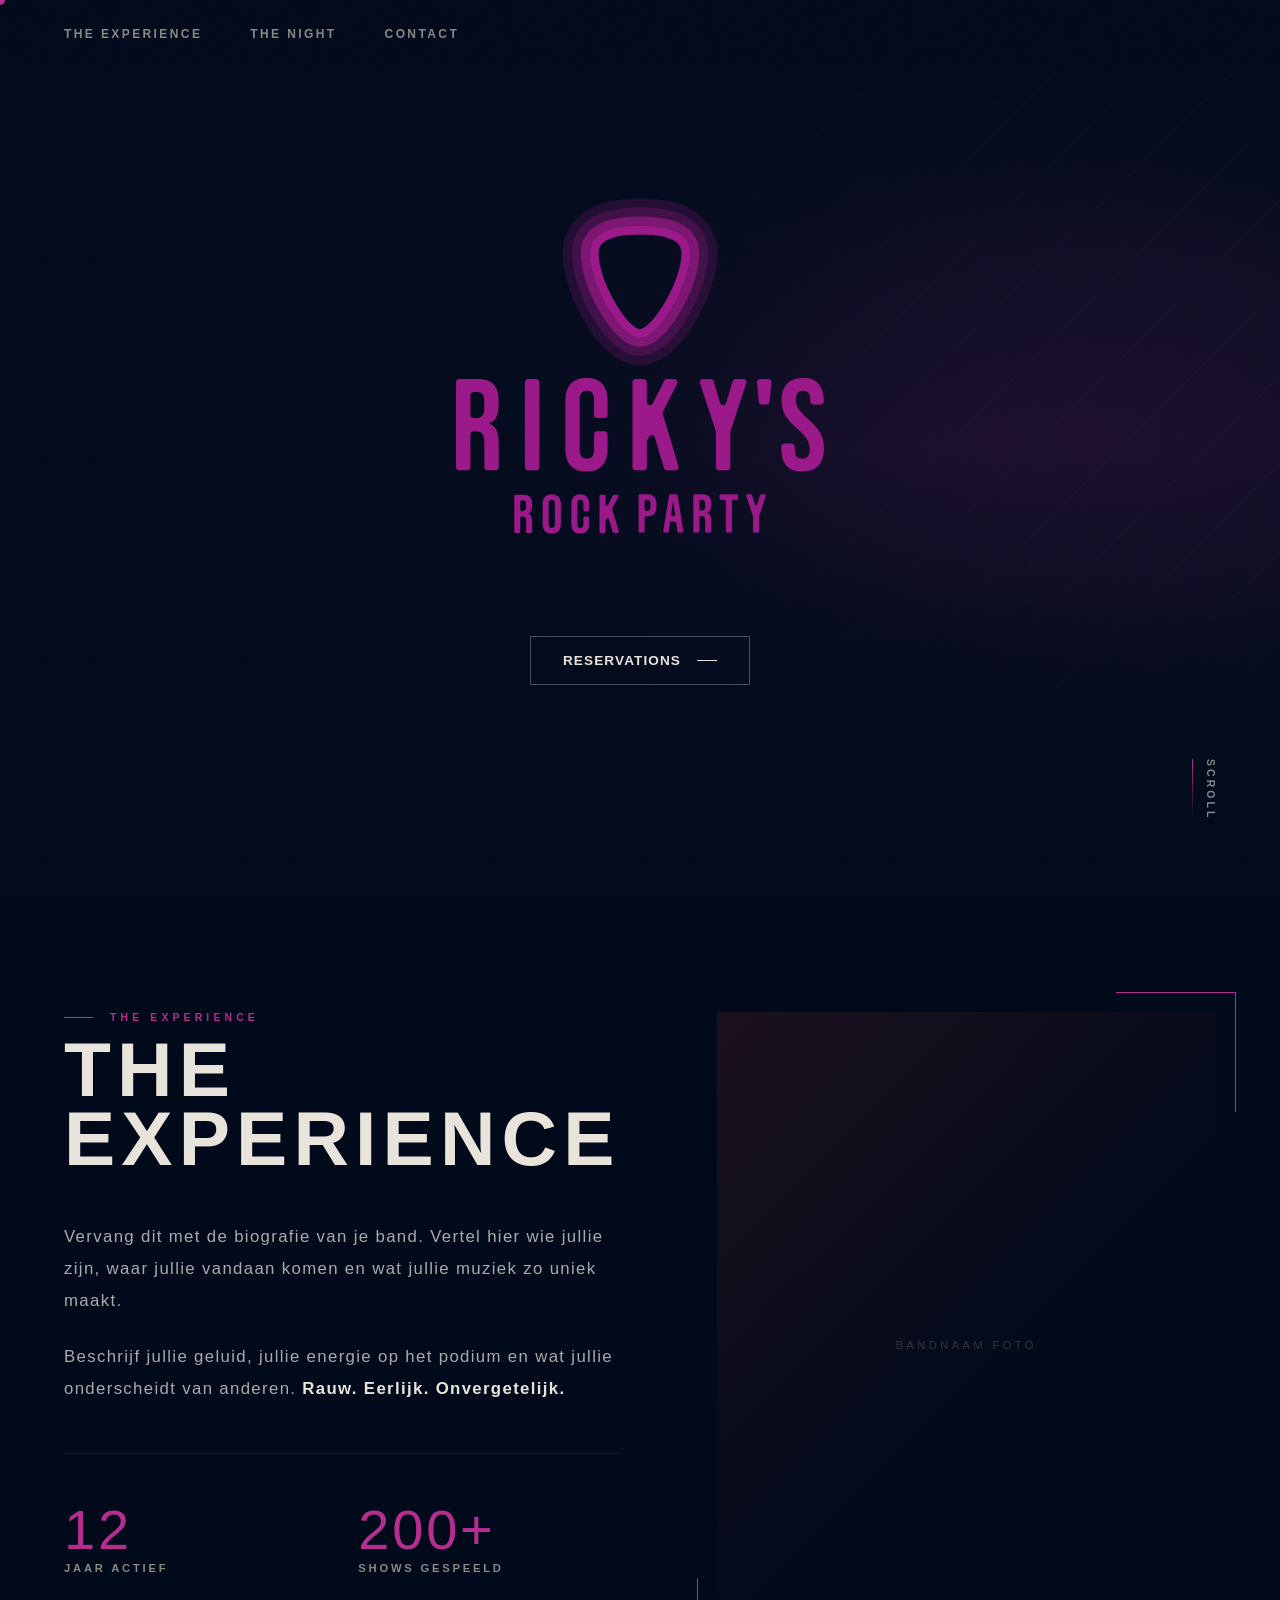
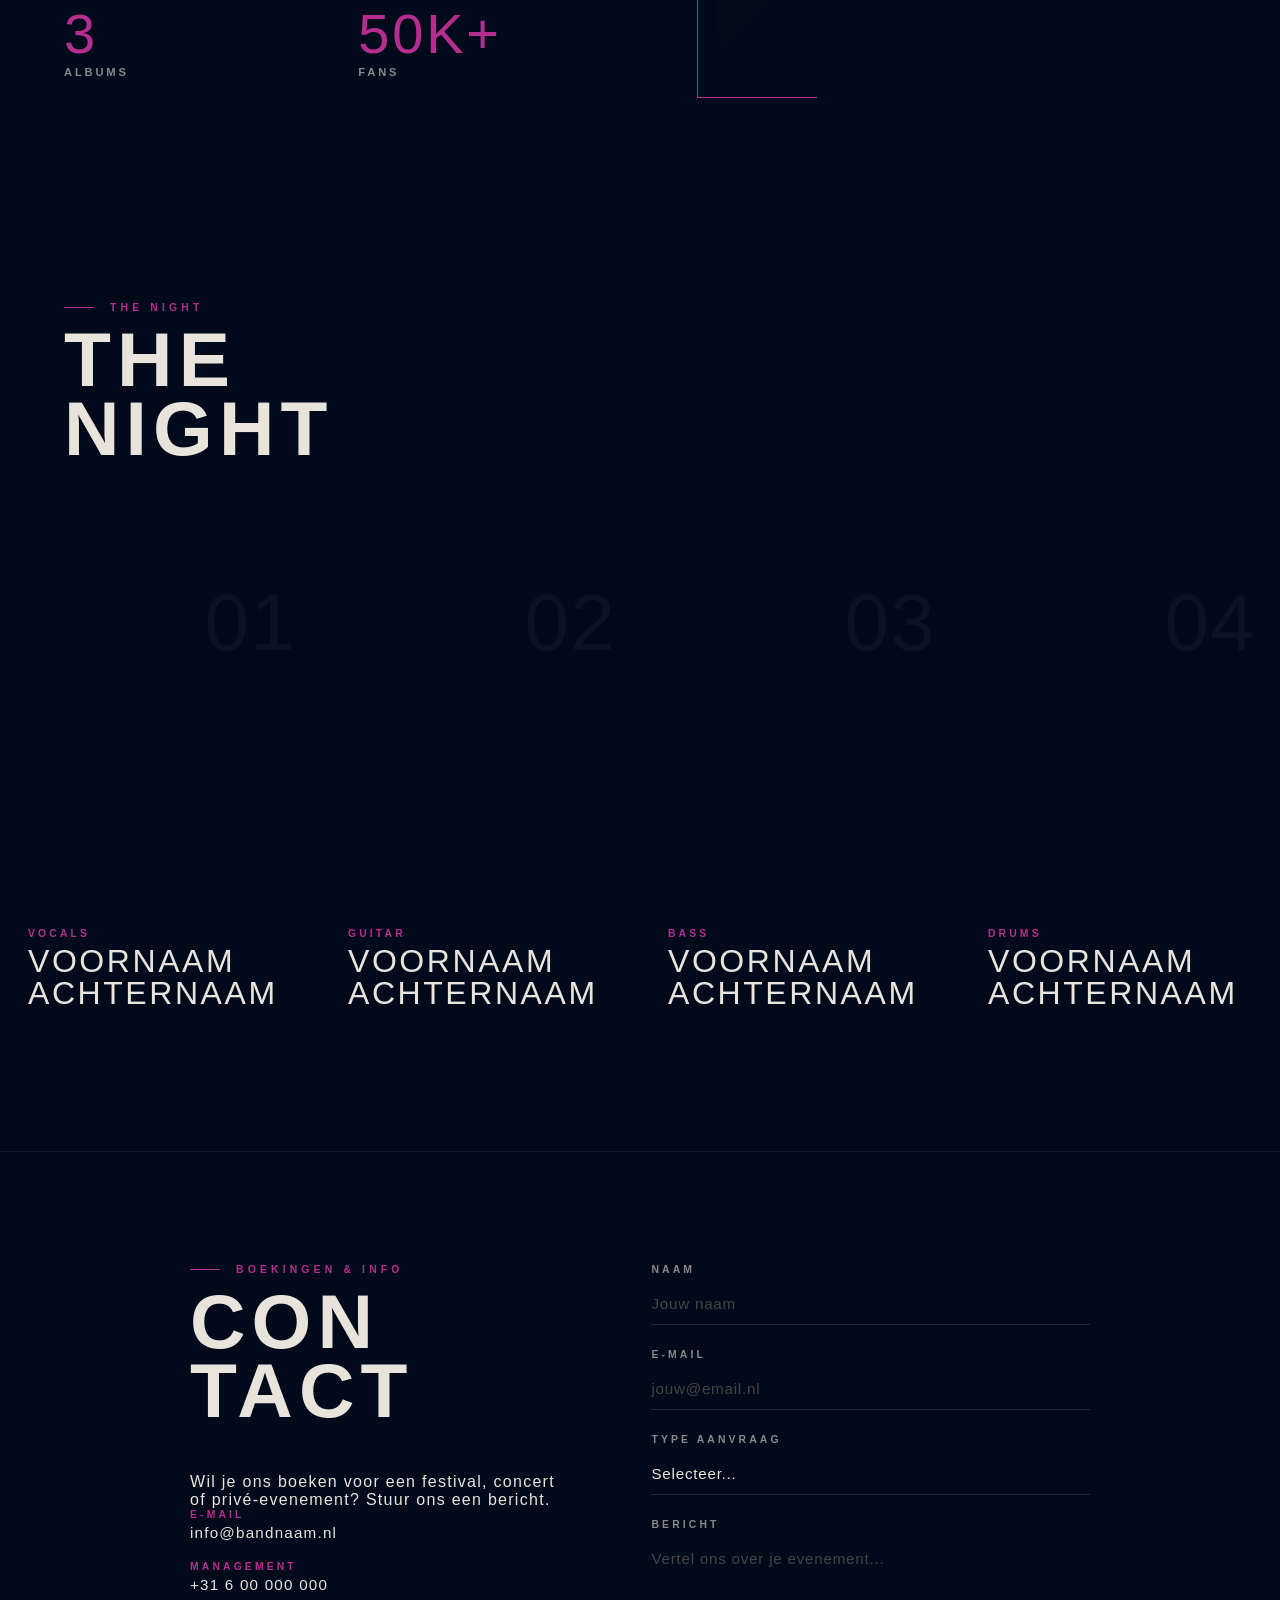
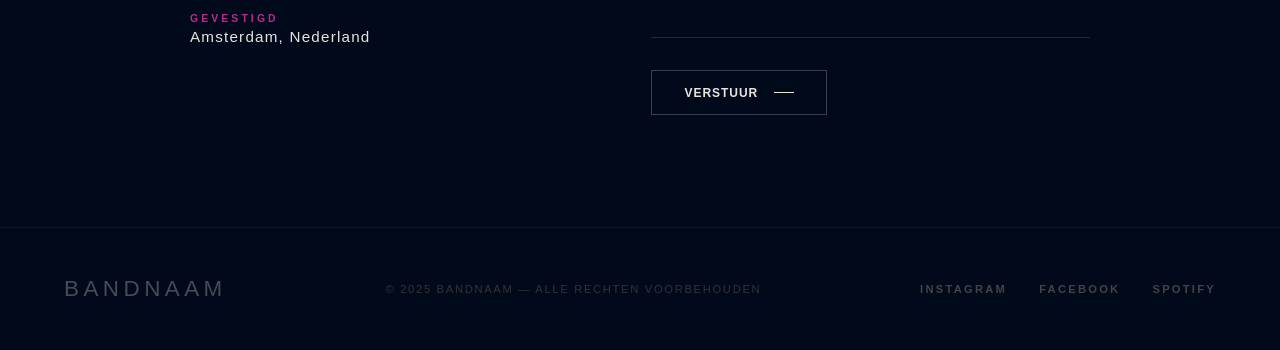
==== commit c085d610: "Update index.html" ====
--- a/rrp/index.html
+++ b/rrp/index.html
@@ -14,7 +14,7 @@
 
 <!-- NAV -->
 <nav>
-  <a href="#hero" class="nav-logo">RRP</a>
+  
   <ul class="nav-links">
     <li><a href="#about">The Experience</a></li>
     <li><a href="#members">The Night</a></li>
--- a/rrp/style.css
+++ b/rrp/style.css
@@ -8,8 +8,8 @@
     --off-white: #e8e4dc;
     --mid-gray: #444;
     --light-gray: #888;
-    --font-display: 'Bebas Neue', sans-serif;
-    --font-body: 'Bebas Neue', sans-serif;
+    --font-display: 'Oswald', sans-serif;
+    --font-body: 'Oswald', sans-serif;
   }
 
   * { margin: 0; padding: 0; box-sizing: border-box; }
@@ -21,6 +21,7 @@
     color: var(--off-white);
     font-family: var(--font-body);
     font-weight: 300;
+    letter-spacing: 0.08em;
     overflow-x: hidden;
     cursor: none;
   }
@@ -36,16 +37,6 @@
     transform: translate(-50%, -50%);
     transition: transform 0.1s, width 0.2s, height 0.2s;
   }
-  .cursor-ring {
-    position: fixed;
-    width: 36px; height: 44px;
-    pointer-events: none;
-    z-index: 9998;
-    transform: translate(-50%, -50%) rotate(0deg);
-    transition: left 0.12s ease-out, top 0.12s ease-out, width 0.3s, height 0.3s, opacity 0.3s, transform 0.3s;
-    background: url("data:image/svg+xml,%3Csvg xmlns='http://www.w3.org/2000/svg' viewBox='0 0 36 44'%3E%3Cpath d='M18 2 C9 2 2 9 2 17 C2 27 18 42 18 42 C18 42 34 27 34 17 C34 9 27 2 18 2 Z' fill='none' stroke='%23b52d8f' stroke-width='1.5'/%3E%3C/svg%3E") center/contain no-repeat;
-  }
-  body:hover .cursor-ring { opacity: 1; }
 
   /* NAV */
   nav {
@@ -75,7 +66,8 @@
   }
 
   .nav-links a {
-    font-family: var(--font-body);
+    font-family: 'Oswald', sans-serif;
+    font-weight: 700;
     font-size: 0.75rem;
     font-weight: 600;
     letter-spacing: 0.2em;
@@ -203,9 +195,10 @@
     display: inline-flex;
     align-items: center;
     gap: 1rem;
-    font-size: 0.75rem;
-    font-weight: 600;
-    letter-spacing: 0.25em;
+    font-family: 'Oswald', sans-serif;
+    font-size: 0.85rem;
+    font-weight: 700;
+    letter-spacing: 0.08em;
     text-transform: uppercase;
     color: var(--off-white);
     text-decoration: none;
@@ -283,10 +276,12 @@
   }
 
   .section-title {
-    font-family: var(--font-display);
+    font-family: 'Oswald', sans-serif;
+    font-weight: 700;
     font-size: clamp(3rem, 6vw, 5.5rem);
-    letter-spacing: 0.06em;
+    letter-spacing: 0.08em;
     line-height: 0.9;
+    text-transform: uppercase;
     color: var(--off-white);
     margin-bottom: 3rem;
   }
@@ -309,7 +304,8 @@
   .about-text p {
     font-size: 1.05rem;
     line-height: 1.9;
-    font-family: 'Bebas Neue', sans-serif;
+    font-family: 'Oswald', sans-serif;
+    font-weight: 300;
     letter-spacing: 0.08em;
     color: #aaa;
     margin-bottom: 1.5rem;
@@ -340,7 +336,7 @@
   .stat-label {
     font-size: 0.7rem;
     font-weight: 600;
-    font-family: 'Bebas Neue', sans-serif;
+    font-family: 'Oswald', sans-serif;
     letter-spacing: 0.25em;
     text-transform: uppercase;
     color: var(--light-gray);
@@ -489,7 +485,8 @@
   .member-bio {
     font-size: 0.85rem;
     line-height: 1.7;
-    font-family: 'Bebas Neue', sans-serif;
+    font-family: 'Oswald', sans-serif;
+    font-weight: 300;
     letter-spacing: 0.08em;
     color: rgba(232,228,220,0.7);
     opacity: 0;
@@ -529,7 +526,8 @@
   .contact-info p {
     font-size: 1rem;
     line-height: 1.9;
-    font-family: 'Bebas Neue', sans-serif;
+    font-family: 'Oswald', sans-serif;
+    font-weight: 300;
     letter-spacing: 0.08em;
     color: #888;
     margin-bottom: 2.5rem;
@@ -550,7 +548,7 @@
 
   .contact-detail-value {
     font-size: 0.95rem;
-    font-family: 'Bebas Neue', sans-serif;
+    font-family: 'Oswald', sans-serif;
     letter-spacing: 0.08em;
     color: var(--off-white);
   }
@@ -570,7 +568,7 @@
   .form-group label {
     font-size: 0.65rem;
     font-weight: 600;
-    font-family: 'Bebas Neue', sans-serif;
+    font-family: 'Oswald', sans-serif;
     letter-spacing: 0.3em;
     text-transform: uppercase;
     color: var(--light-gray);
@@ -584,10 +582,10 @@
     border-bottom: 1px solid rgba(255,255,255,0.12);
     padding: 0.75rem 0;
     color: var(--off-white);
-    font-family: 'Bebas Neue', sans-serif;
+    font-family: 'Oswald', sans-serif;
     font-size: 0.95rem;
-    letter-spacing: 0.08em;
-    font-weight: 400;
+    letter-spacing: 0.05em;
+    font-weight: 300;
     outline: none;
     transition: border-color 0.3s;
     -webkit-appearance: none;
@@ -617,10 +615,10 @@
     background: transparent;
     border: 1px solid rgba(232,228,220,0.25);
     color: var(--off-white);
-    font-family: 'Bebas Neue', sans-serif;
+    font-family: 'Oswald', sans-serif;
     font-size: 0.75rem;
-    font-weight: 600;
-    letter-spacing: 0.25em;
+    font-weight: 700;
+    letter-spacing: 0.08em;
     text-transform: uppercase;
     padding: 0.9rem 2rem;
     cursor: none;
@@ -670,7 +668,7 @@
 
   .footer-copy {
     font-size: 0.7rem;
-    font-family: 'Bebas Neue', sans-serif;
+    font-family: 'Oswald', sans-serif;
     letter-spacing: 0.15em;
     color: #333;
     text-transform: uppercase;
@@ -684,7 +682,7 @@
   .footer-socials a {
     font-size: 0.7rem;
     font-weight: 600;
-    font-family: 'Bebas Neue', sans-serif;
+    font-family: 'Oswald', sans-serif;
     letter-spacing: 0.2em;
     text-transform: uppercase;
     color: #444;
@@ -735,7 +733,7 @@
     footer { flex-direction: column; gap: 1.5rem; text-align: center; }
     .hero-scroll { display: none; }
     body { cursor: auto; }
-    .cursor, .cursor-ring { display: none; }
+    .cursor { display: none; }
   }
 
   @media (max-width: 600px) {
@@ -786,3 +784,22 @@
   .hero-letter-slot.swapping svg {
     opacity: 0;
   }
+
+  /* SVG LOGO */
+  .hero-logo-wrap {
+    display: flex;
+    flex-direction: column;
+    align-items: center;
+    margin-bottom: 2.5rem;
+    will-change: transform;
+  }
+
+  .hero-svg-logo {
+    width: min(80vw, 460px);
+  }
+
+  .hero-svg-logo svg {
+    width: 100%;
+    height: auto;
+    display: block;
+  }
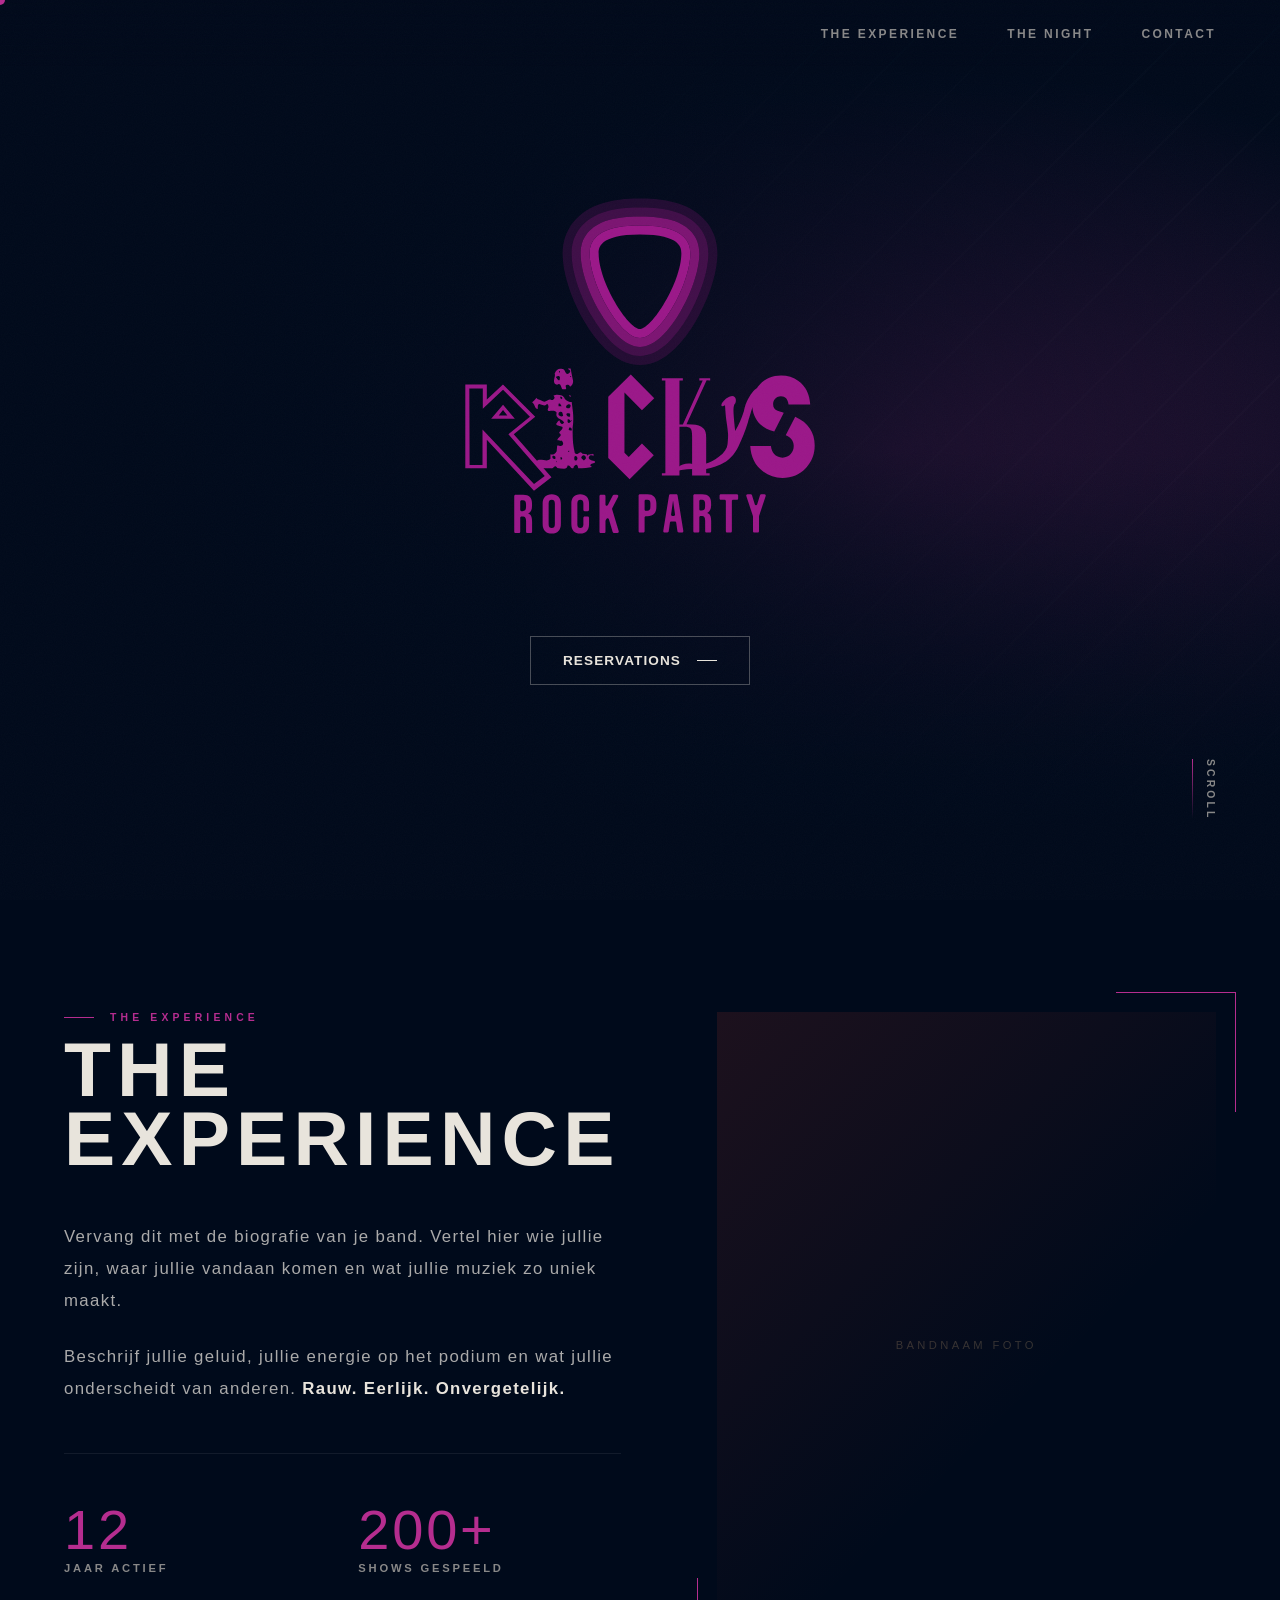
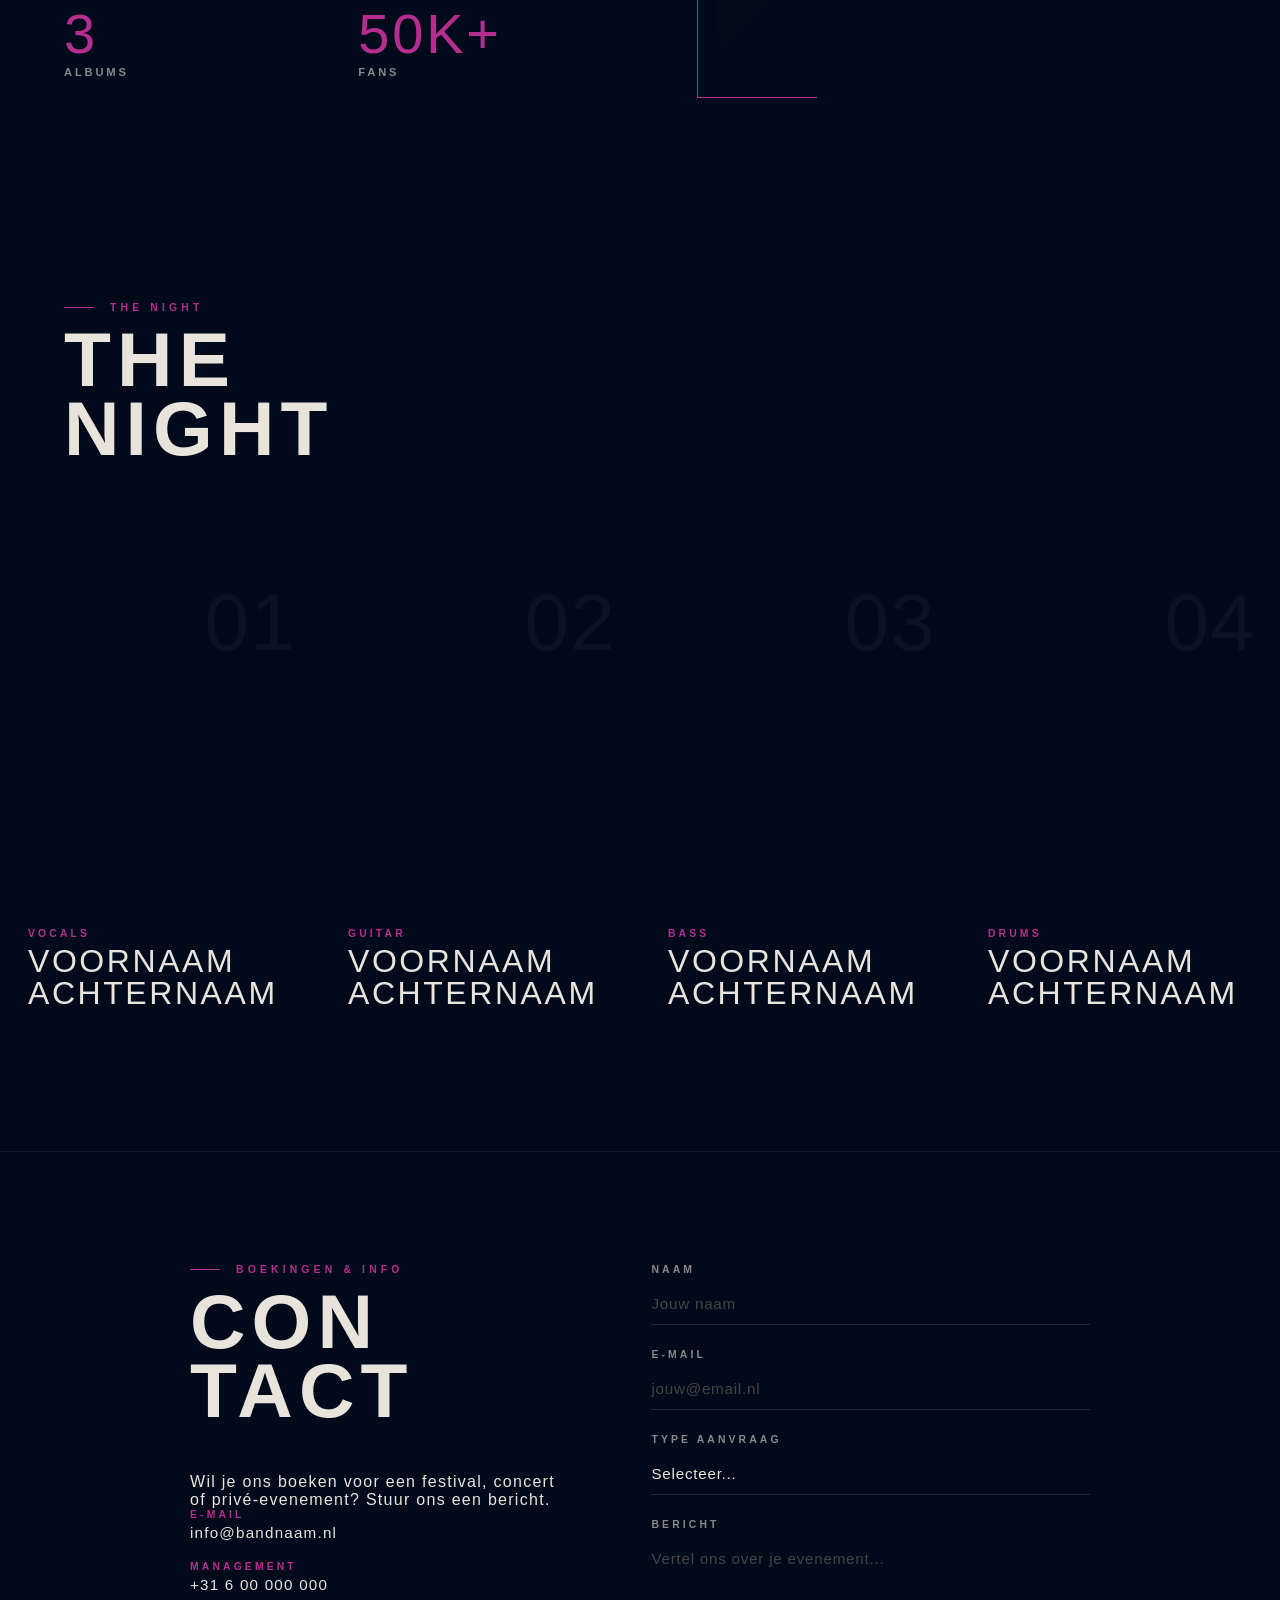
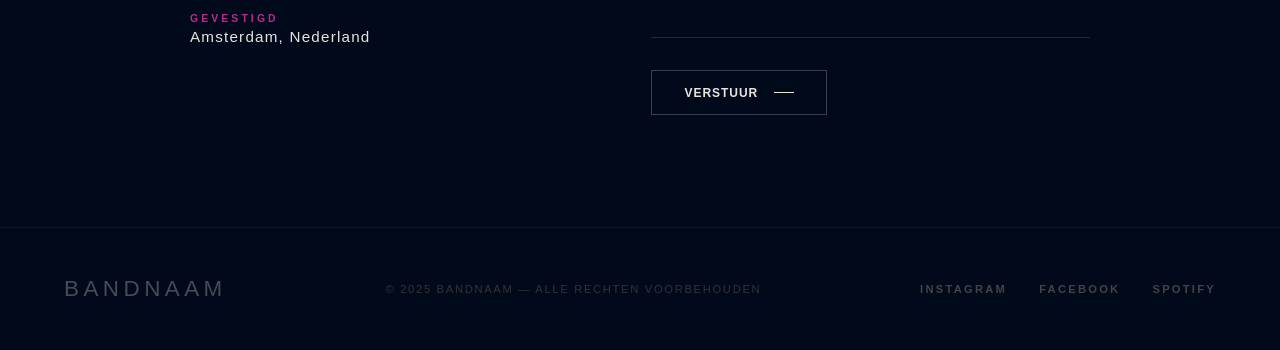
==== commit f30a72ea: "Update index.html" ====
--- a/rrp/index.html
+++ b/rrp/index.html
@@ -815,7 +815,7 @@
           show(SVGS[next]);
         }, delay));
       })(t);
-      t += 100;
+      t += 150;
     }
     introTimers.push(setTimeout(function() { show(BASE); }, t));
     introTimers.push(setTimeout(startLiving, t + 300));
--- a/rrp/style.css
+++ b/rrp/style.css
@@ -45,7 +45,7 @@
     z-index: 100;
     padding: 1.5rem 4rem;
     display: flex;
-    justify-content: space-between;
+    justify-content: flex-end;
     align-items: center;
     mix-blend-mode: normal;
     background: linear-gradient(to bottom, rgba(0,10,27,0.95) 0%, transparent 100%);
